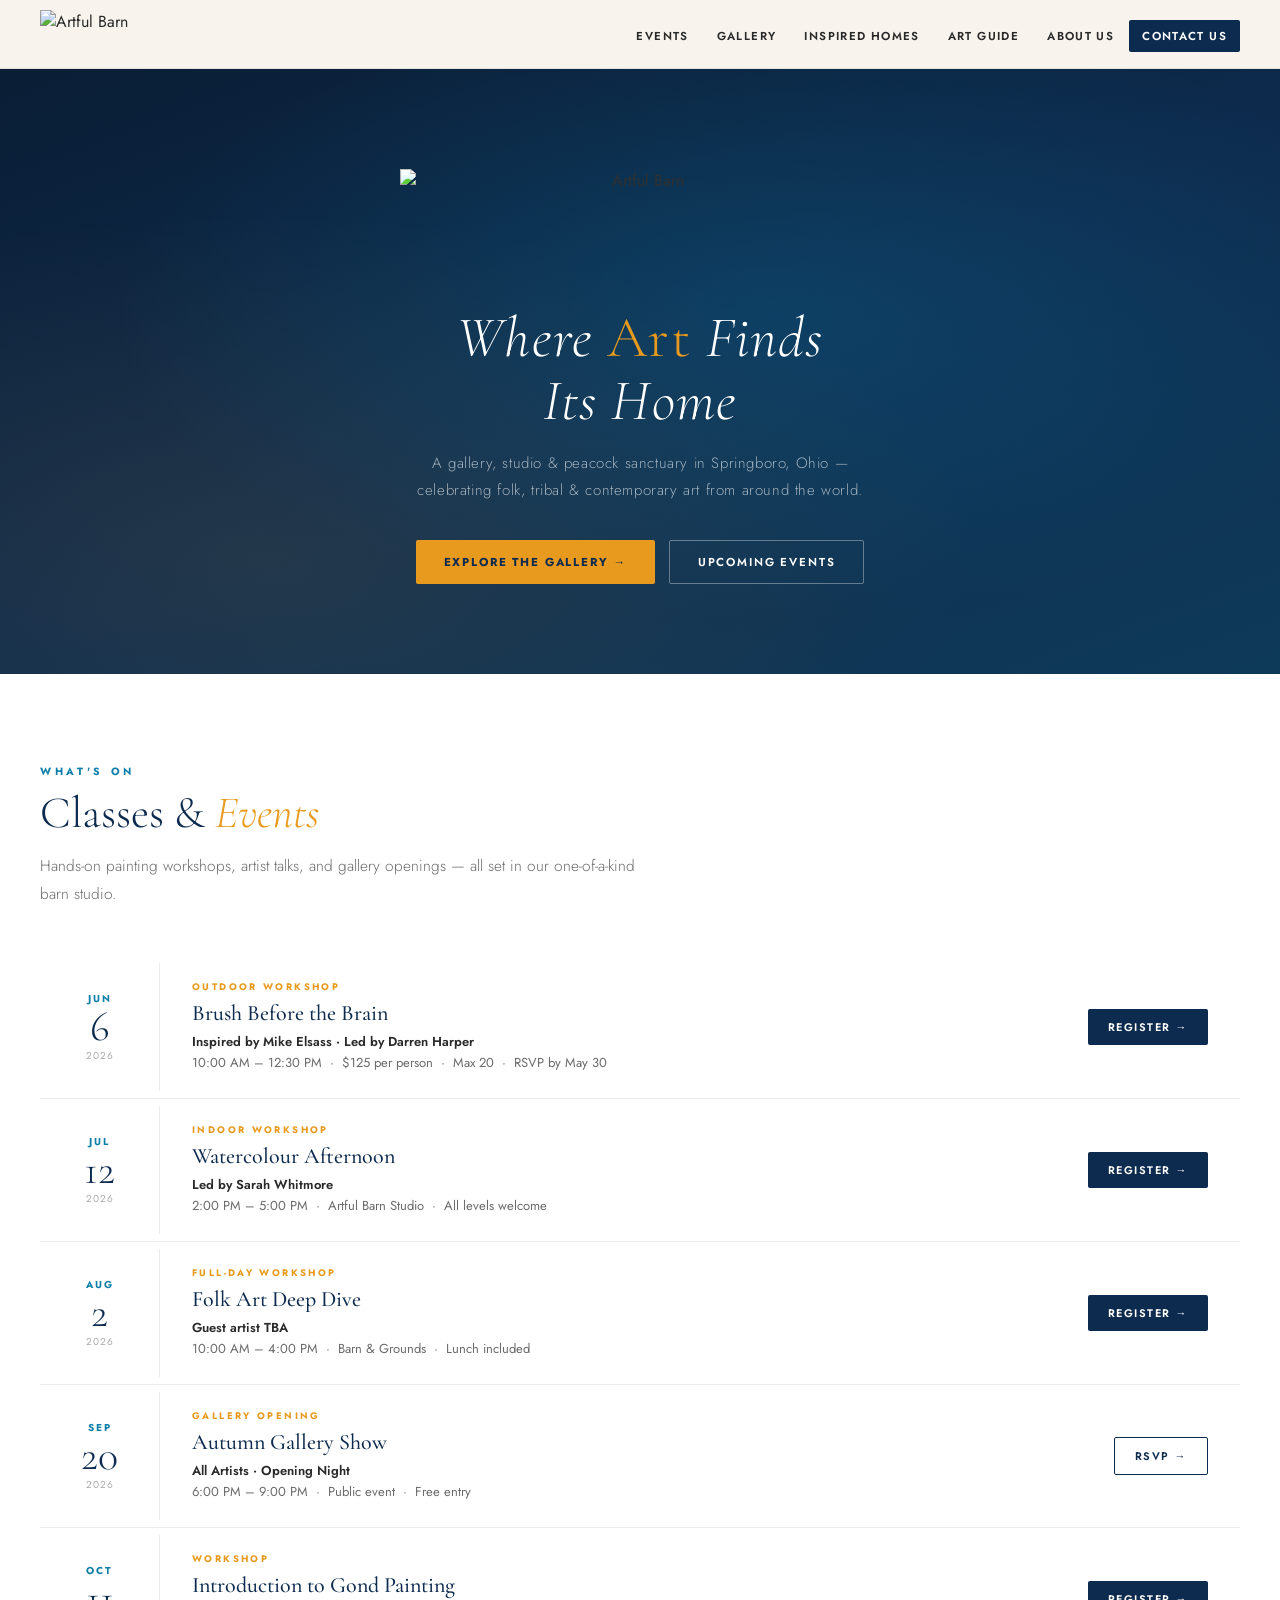
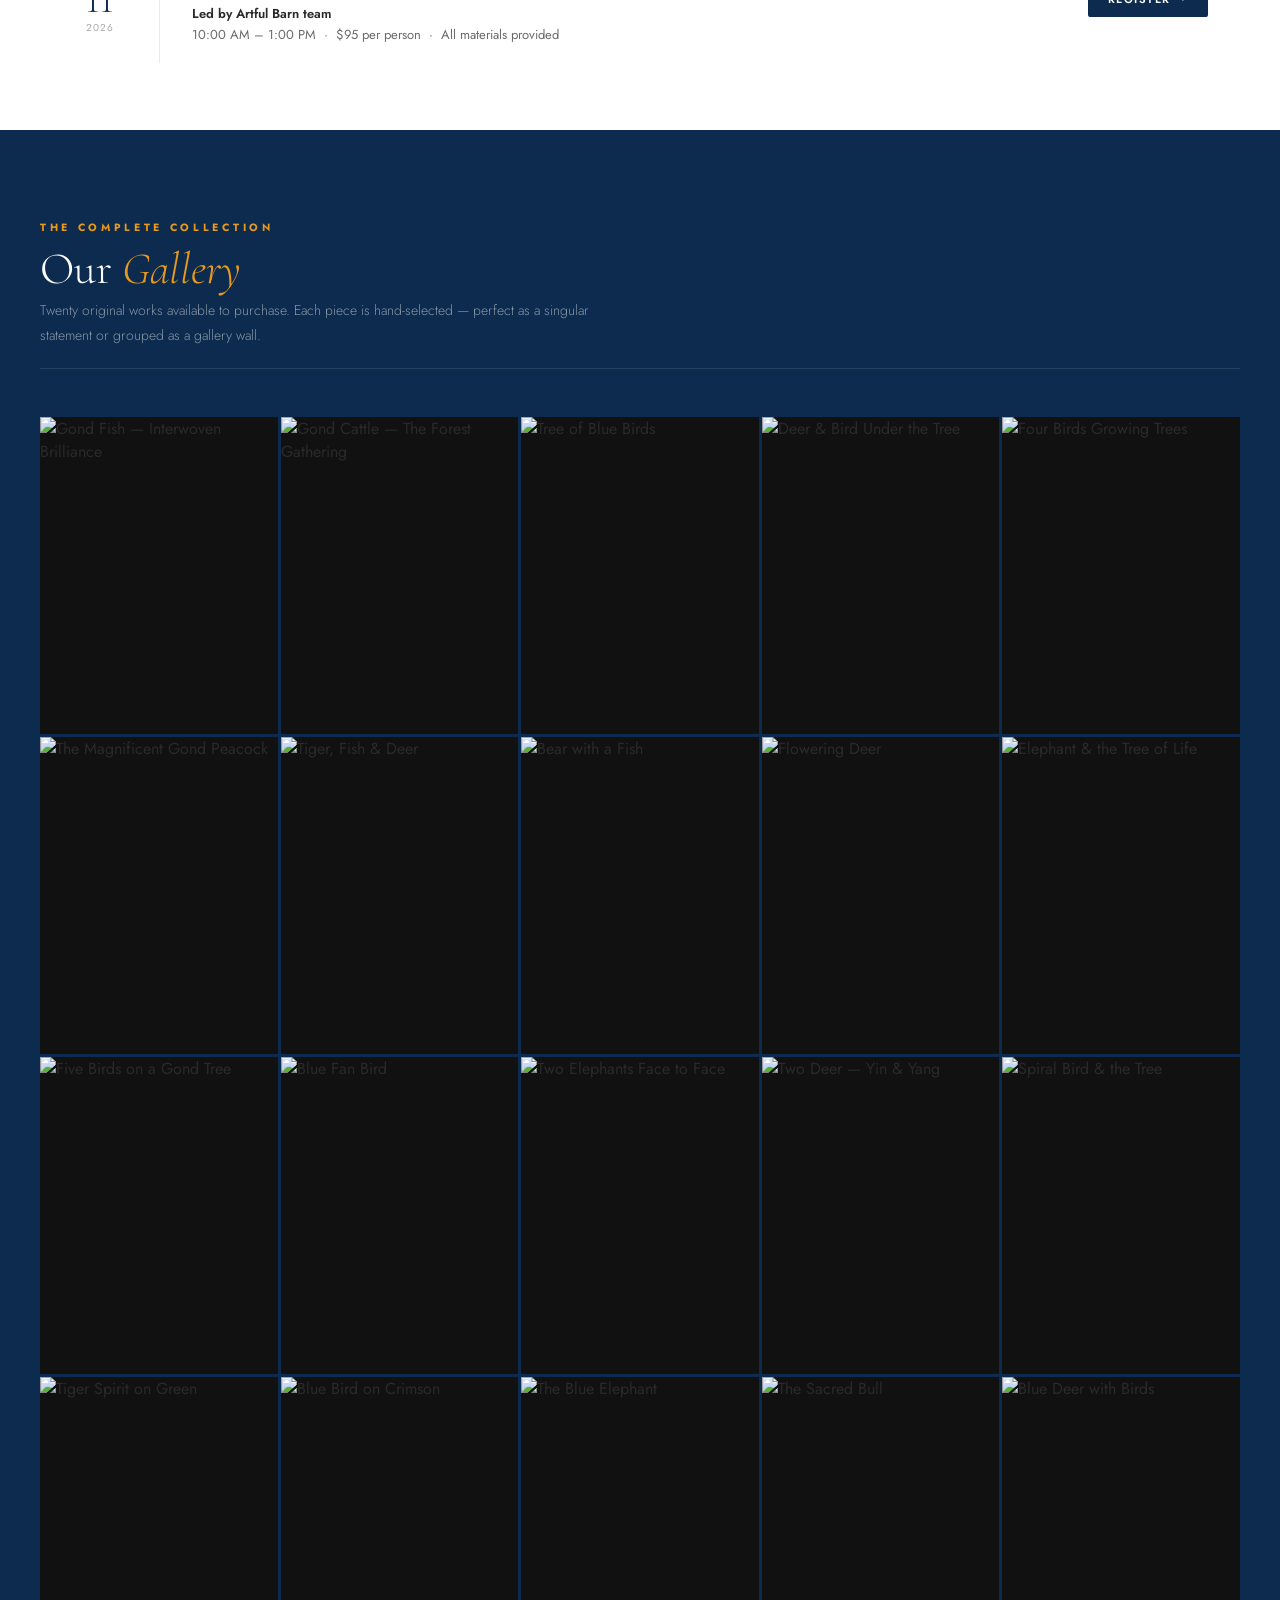
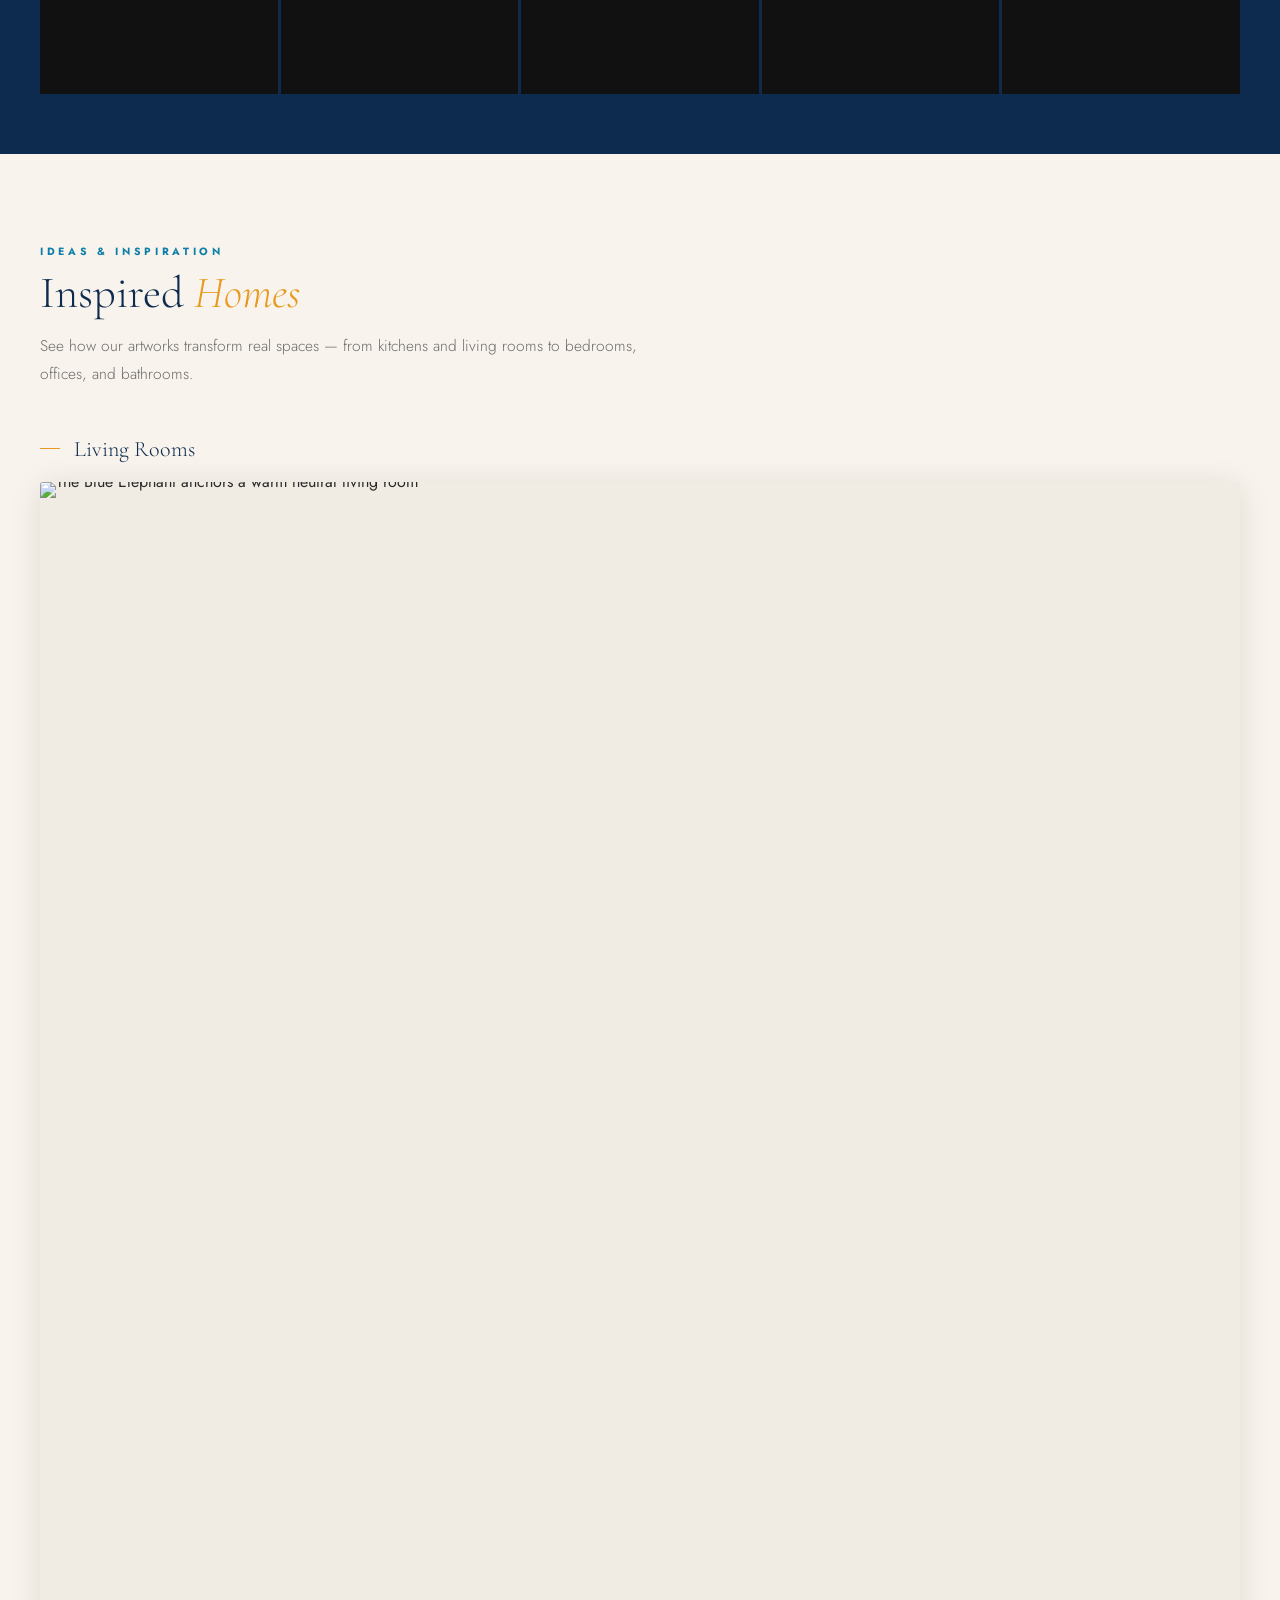
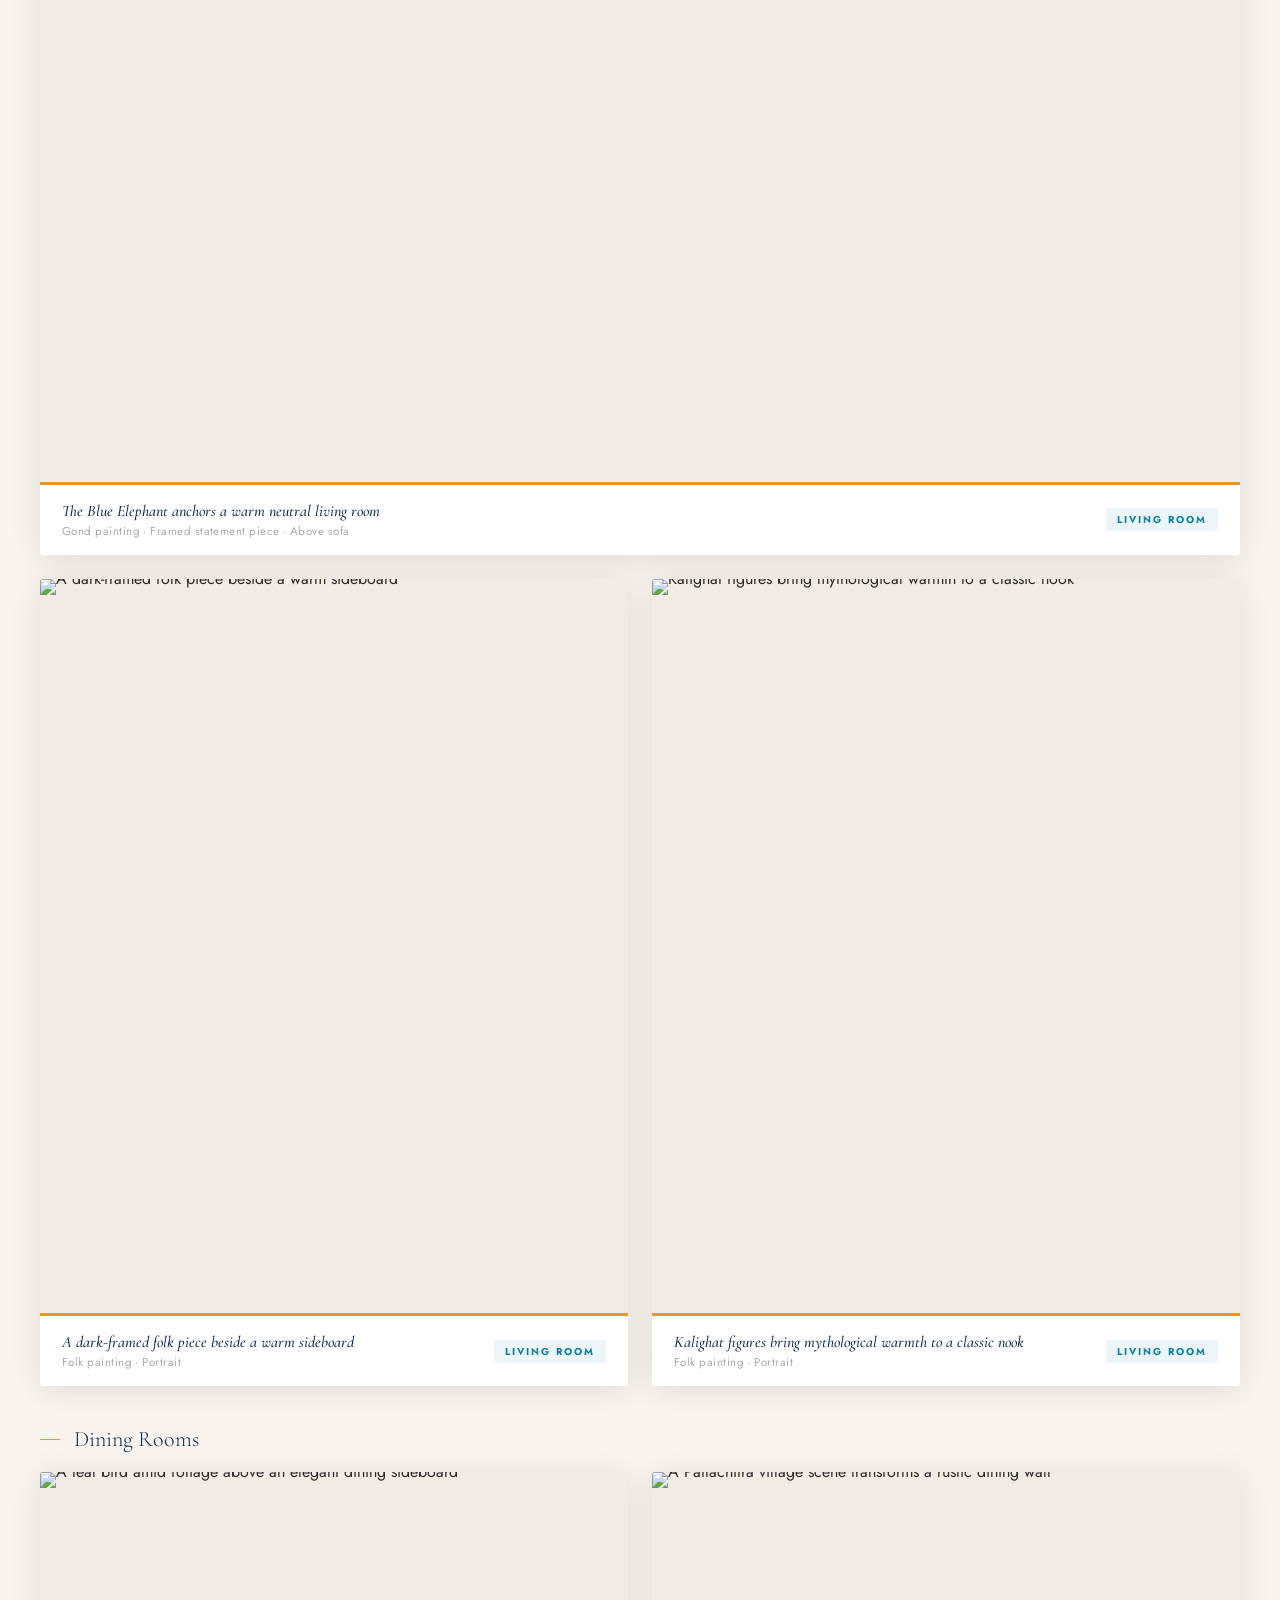
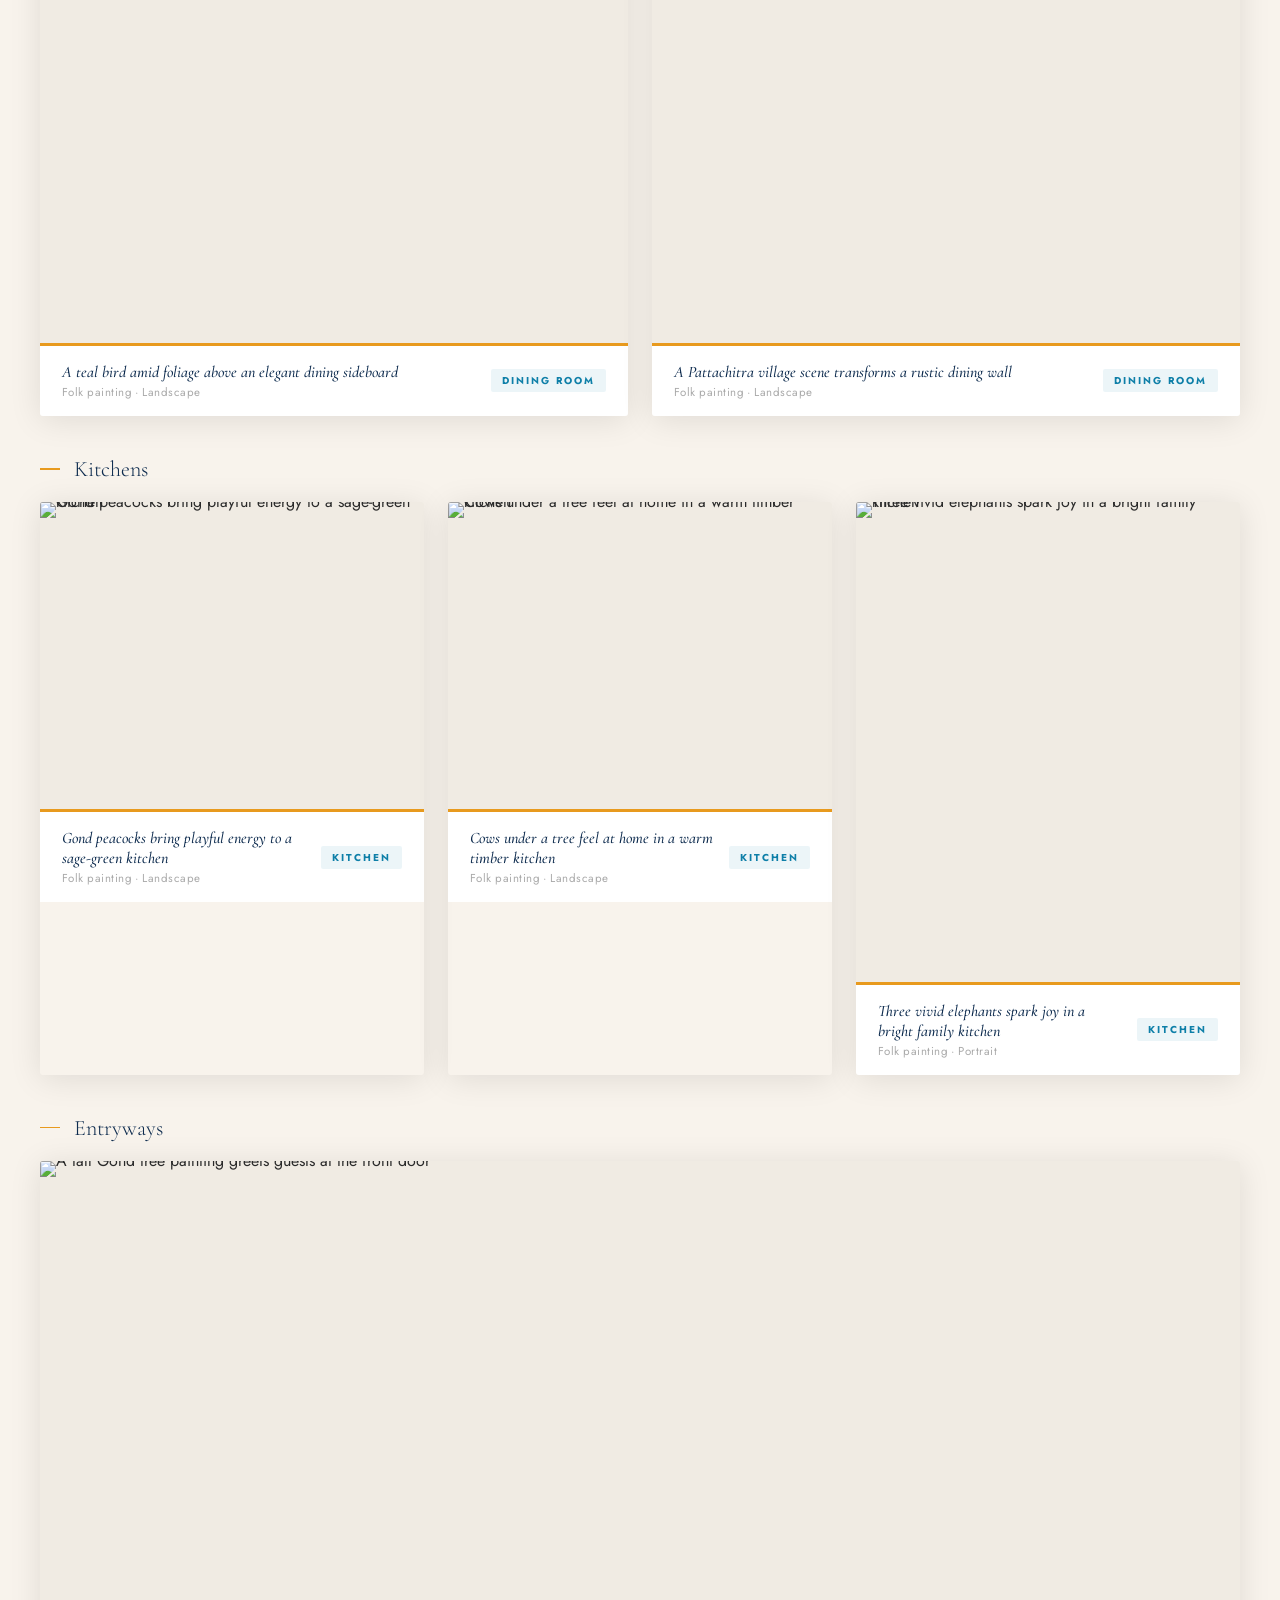
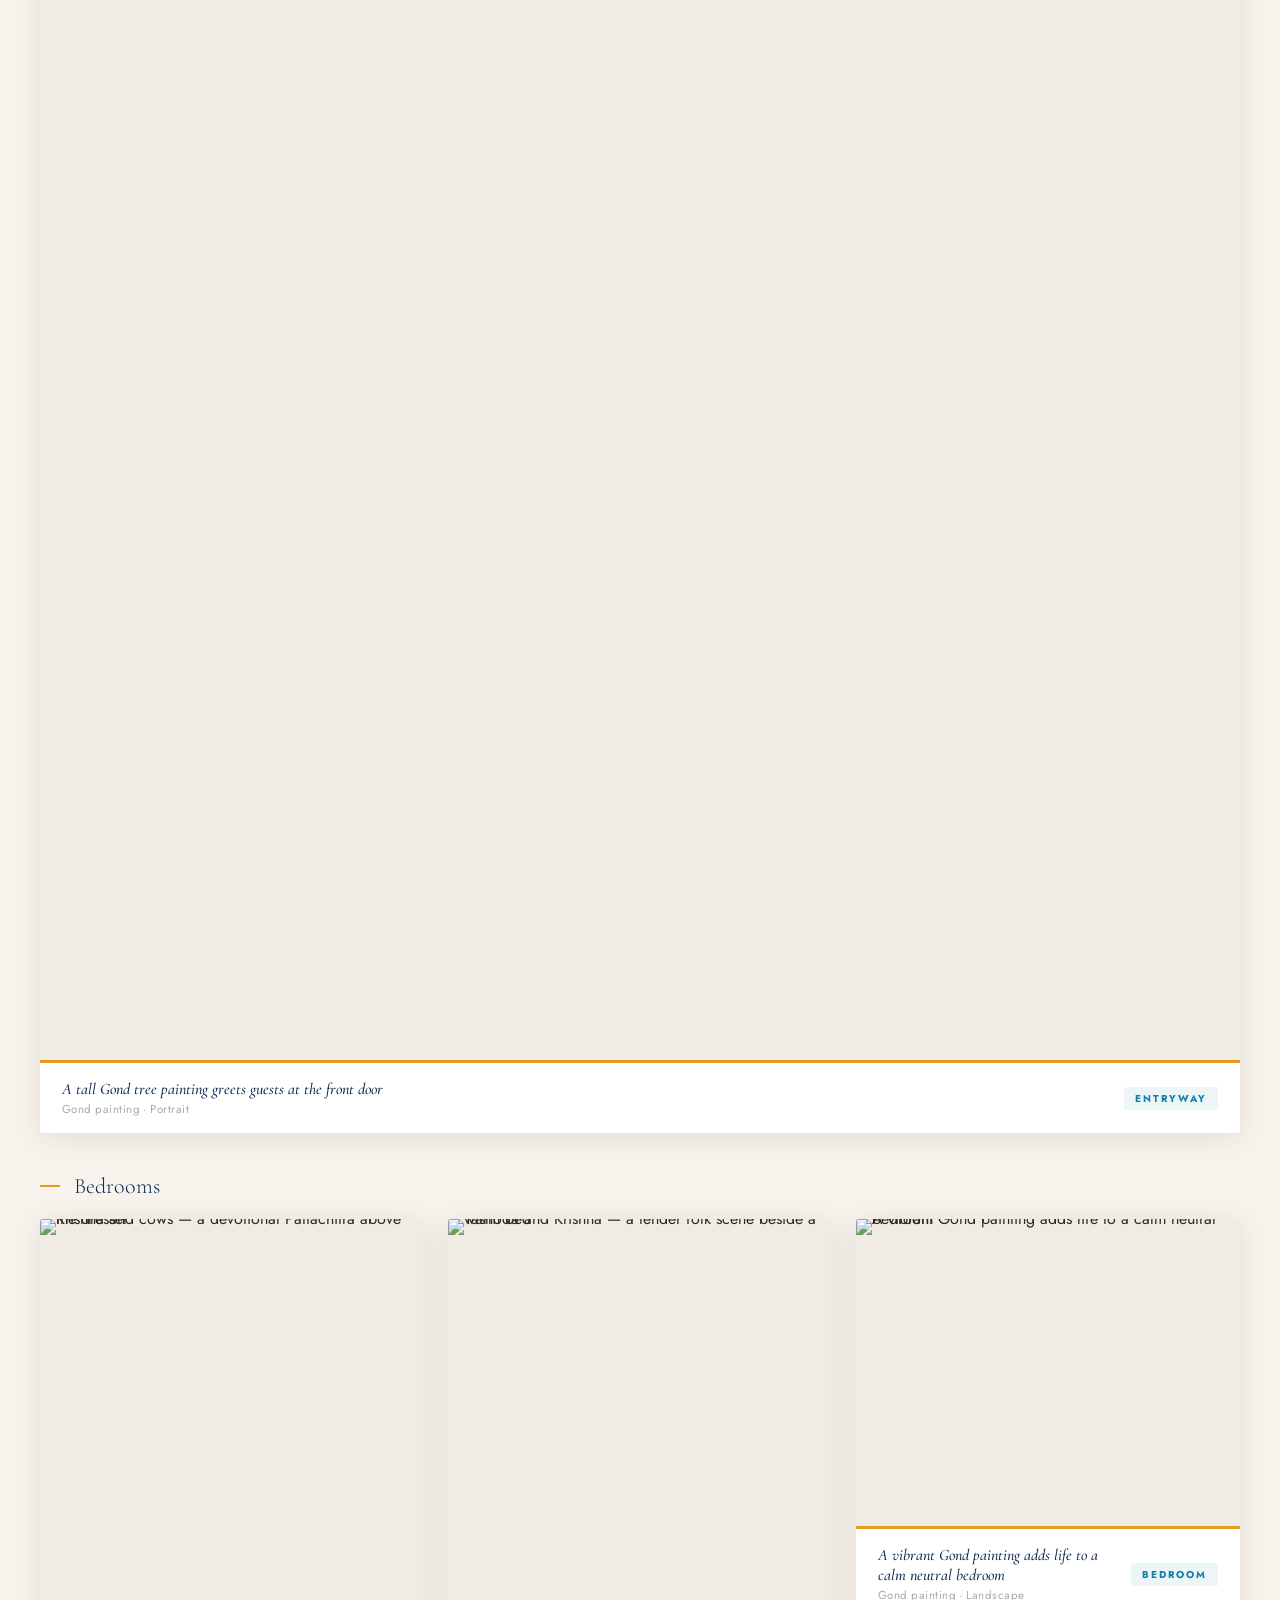
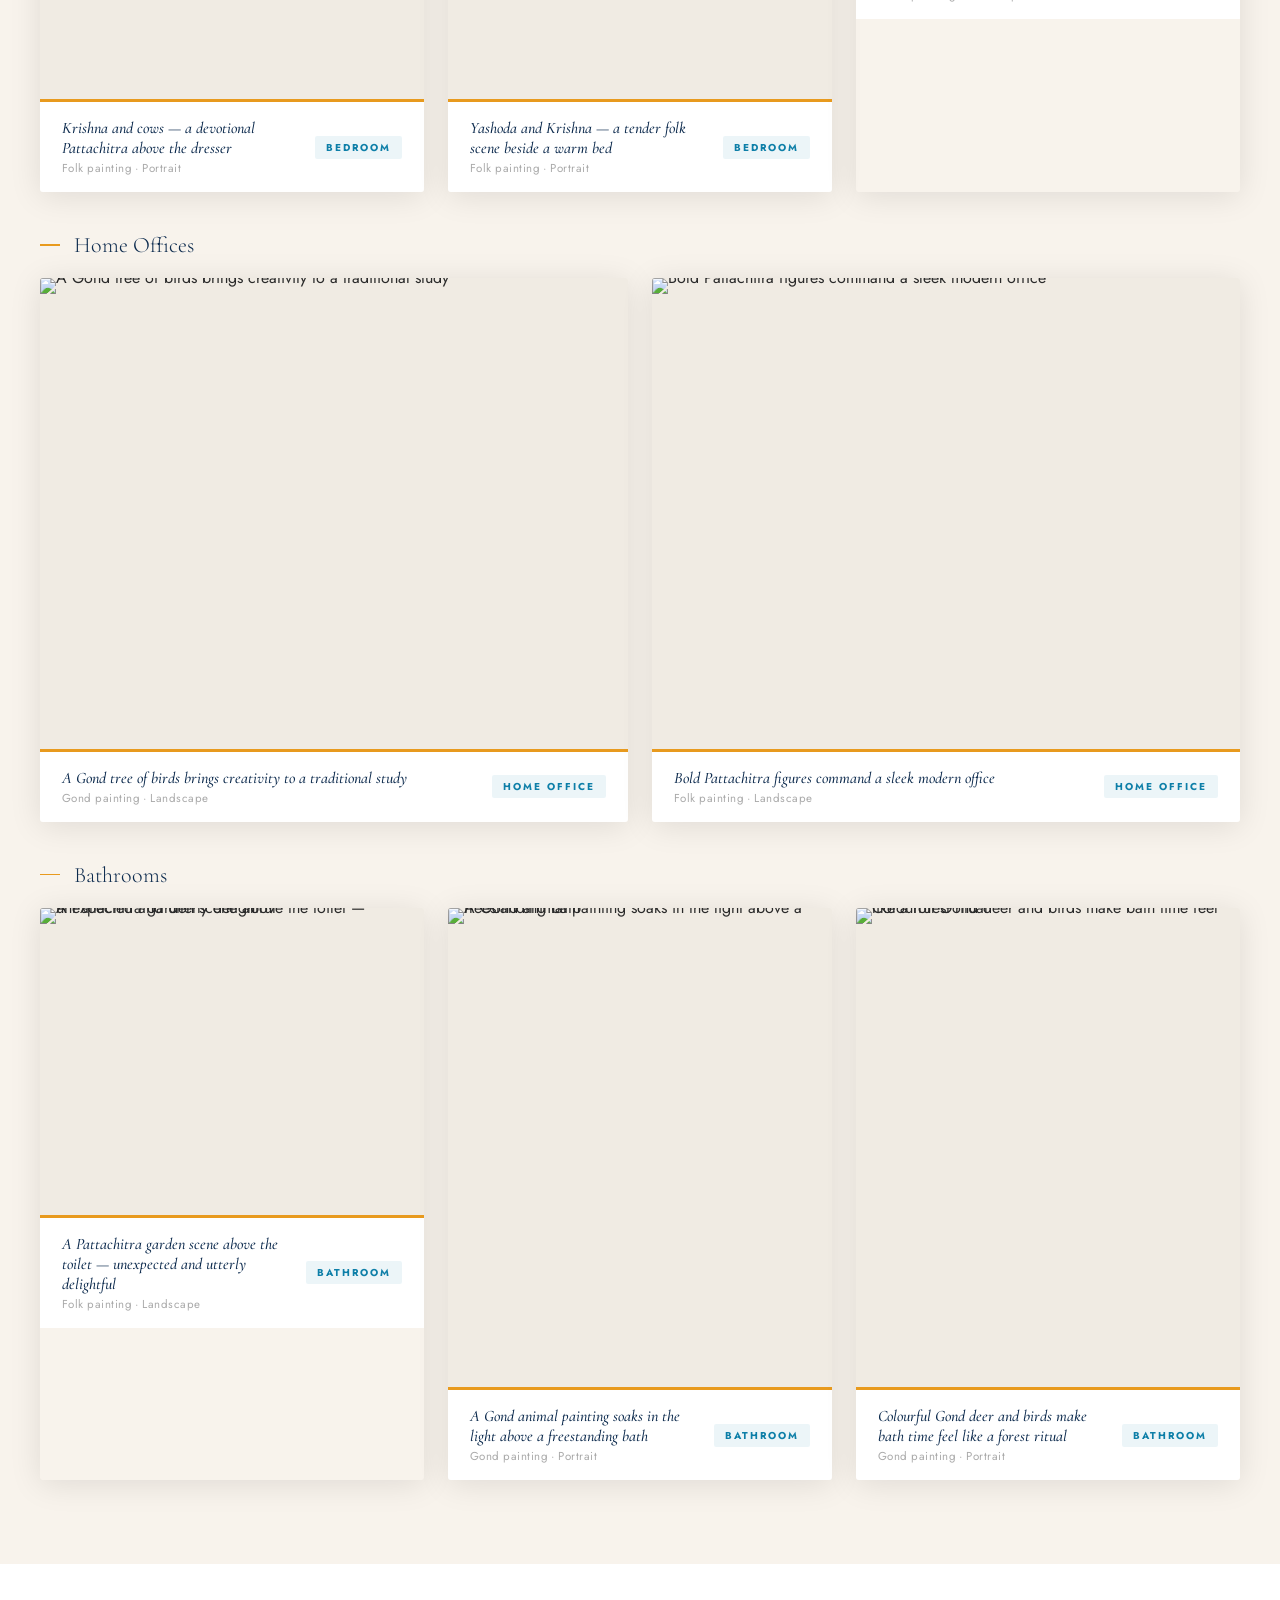
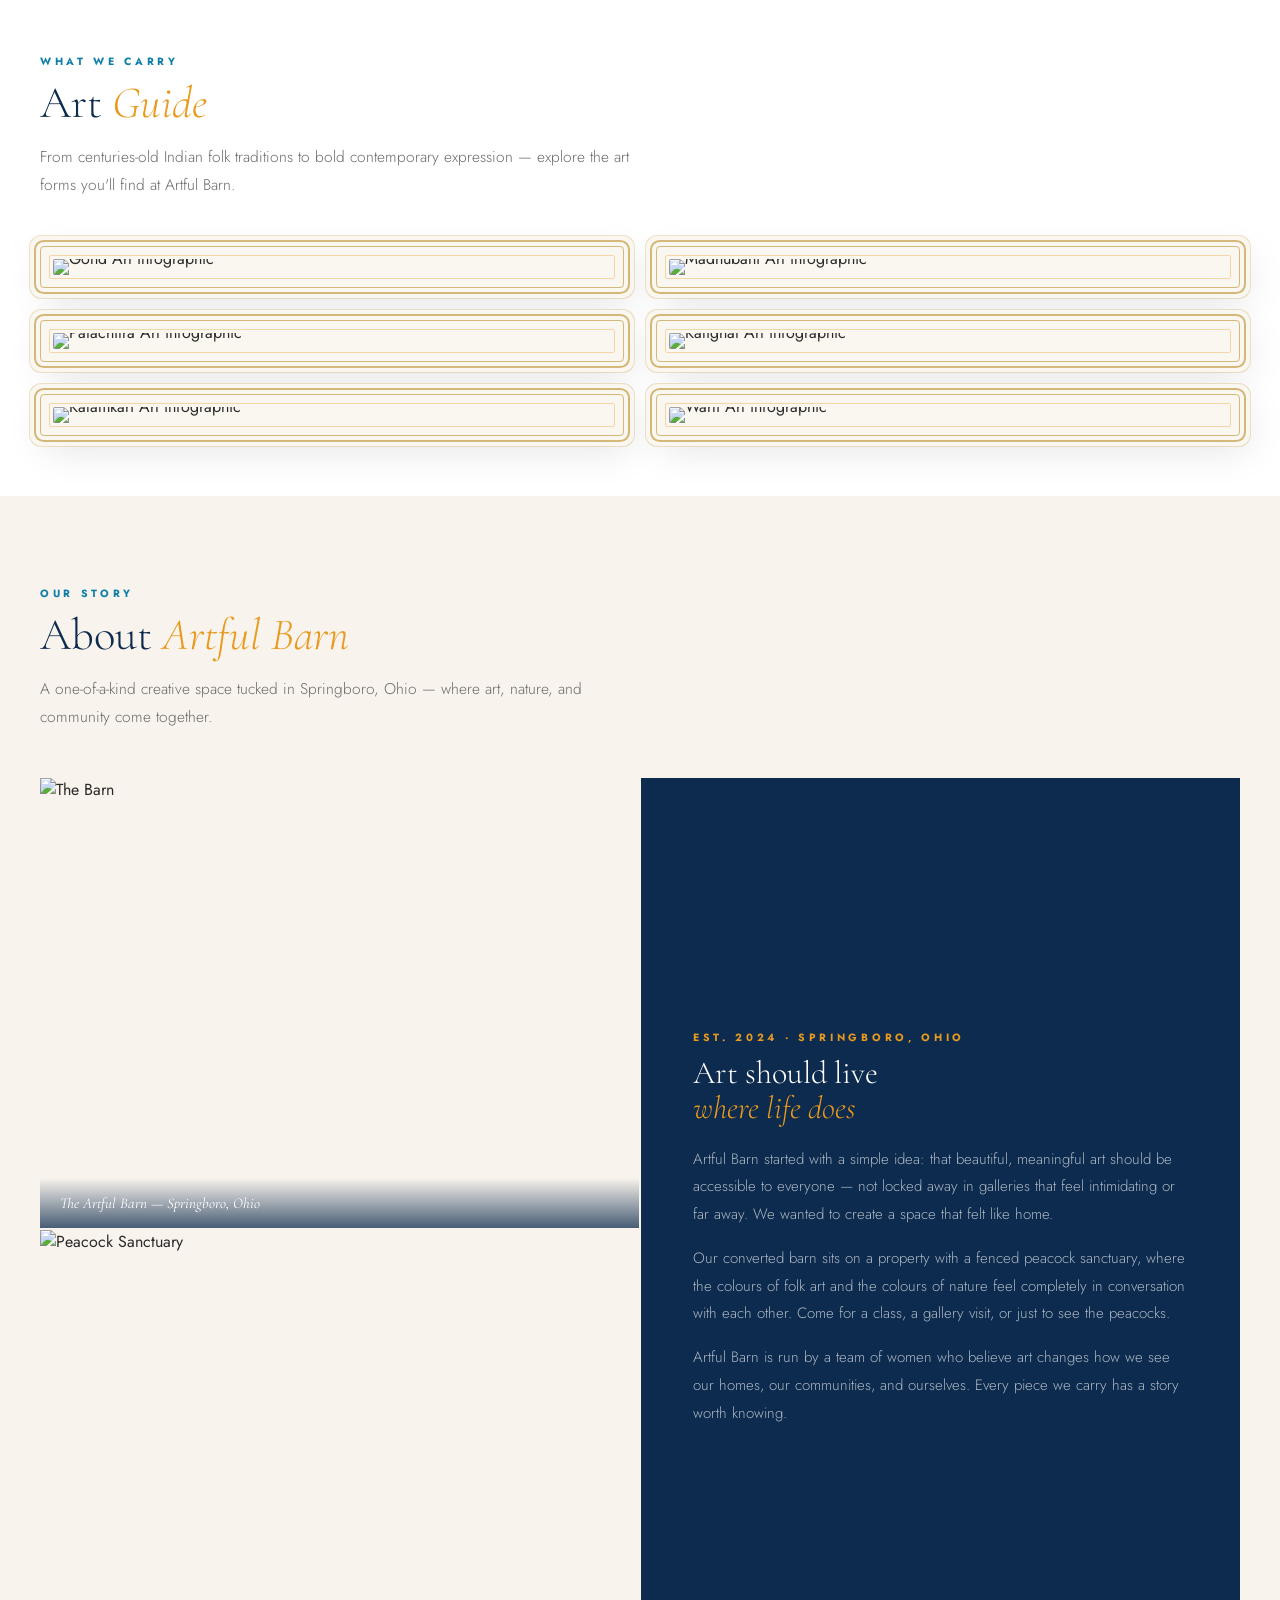
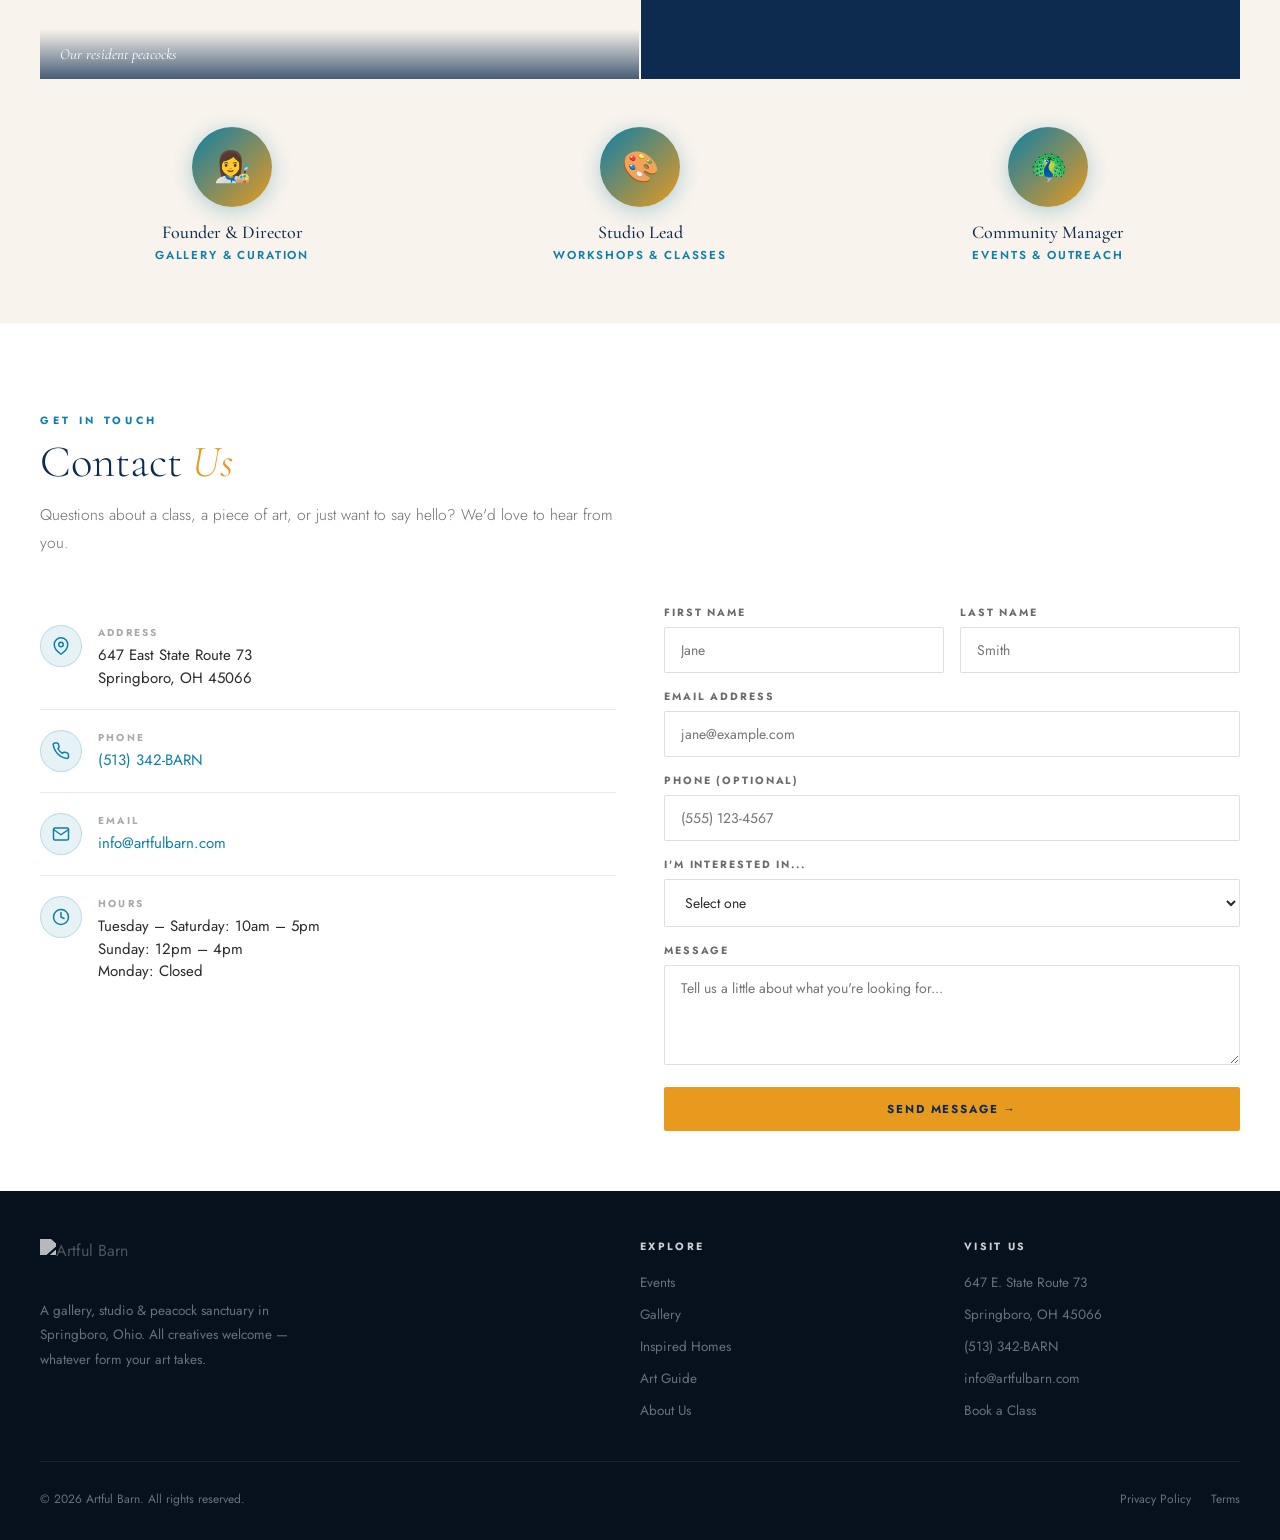
==== index.html @ 9b2a8e3e "Initial website backup" ====
<!DOCTYPE html>
<html lang="en">
<head>
<meta charset="UTF-8">
<meta name="viewport" content="width=device-width, initial-scale=1.0">
<title>Artful Barn — Where Creativity Lives</title>
<link href="https://fonts.googleapis.com/css2?family=Cormorant+Garamond:ital,wght@0,300;0,400;0,500;0,600;1,300;1,400;1,600&family=Jost:wght@300;400;500;600;700&display=swap" rel="stylesheet">
<style>
*,*::before,*::after{box-sizing:border-box;margin:0;padding:0;}
:root{--cream:#f8f3ec;--warm:#f0e8db;--teal:#0e7fa8;--teal-dk:#0d5f80;--gold:#e89a1e;--gold-dk:#c07e10;--navy:#0d2b4e;--navy-lt:#143d66;--char:#2a2a2a;--mid:#6b6b6b;--lite:#aaa;--bdr:rgba(0,0,0,0.08);--shadow:0 4px 32px rgba(0,0,0,0.1);--shadow-lg:0 8px 48px rgba(0,0,0,0.15);}
html{scroll-behavior:smooth;}
body{font-family:'Jost',sans-serif;background:var(--cream);color:var(--char);overflow-x:hidden;}
img{display:block;max-width:100%;}
a{text-decoration:none;color:inherit;}
.nav{position:sticky;top:0;z-index:200;background:rgba(248,243,236,0.97);backdrop-filter:blur(14px);border-bottom:1px solid var(--bdr);transition:box-shadow .3s;}
.nav.scrolled{box-shadow:0 2px 20px rgba(0,0,0,0.08);}
.nav-inner{max-width:1300px;margin:0 auto;padding:0 40px;height:68px;display:flex;align-items:center;justify-content:space-between;gap:24px;}
.nav-links{display:flex;gap:2px;list-style:none;}
.nav-links a{font-size:11.5px;font-weight:600;letter-spacing:0.12em;text-transform:uppercase;padding:8px 13px;color:var(--char);border-radius:2px;transition:color .2s,background .2s;}
.nav-links a:hover{color:var(--teal);background:rgba(14,127,168,0.07);}
.nav-links a.nav-active{color:var(--teal);}
.nav-cta{background:var(--navy)!important;color:#fff!important;border-radius:2px!important;}
.nav-cta:hover{background:var(--teal)!important;color:#fff!important;}
.hamburger{display:none;flex-direction:column;justify-content:center;gap:5px;width:40px;height:40px;background:none;border:none;cursor:pointer;padding:6px;border-radius:2px;transition:background .2s;flex-shrink:0;}
.hamburger:hover{background:rgba(14,127,168,0.08);}
.hamburger span{display:block;width:100%;height:2px;background:var(--char);border-radius:2px;transition:transform .3s,opacity .3s,width .3s;transform-origin:center;}
.hamburger.open span:nth-child(1){transform:translateY(7px) rotate(45deg);}
.hamburger.open span:nth-child(2){opacity:0;width:0;}
.hamburger.open span:nth-child(3){transform:translateY(-7px) rotate(-45deg);}
.mobile-menu{display:none;position:fixed;top:68px;left:0;right:0;background:rgba(248,243,236,0.99);backdrop-filter:blur(16px);border-bottom:1px solid var(--bdr);z-index:199;transform:translateY(-8px);opacity:0;pointer-events:none;transition:transform .3s,opacity .3s;box-shadow:0 8px 30px rgba(0,0,0,0.12);}
.mobile-menu.open{transform:translateY(0);opacity:1;pointer-events:all;}
.mobile-menu ul{list-style:none;padding:8px 0 12px;}
.mobile-menu ul li a{display:block;padding:13px 28px;font-size:13px;font-weight:600;letter-spacing:0.14em;text-transform:uppercase;color:var(--char);border-bottom:1px solid rgba(0,0,0,0.04);transition:background .15s,color .15s;}
.mobile-menu ul li:last-child a{border-bottom:none;}
.mobile-menu ul li a:hover{background:rgba(14,127,168,0.06);color:var(--teal);}
.mobile-menu ul li a.nav-cta{margin:10px 20px 0;border-bottom:none!important;text-align:center;background:var(--navy)!important;color:#fff!important;border-radius:2px!important;padding:12px 20px!important;}
.menu-overlay{display:none;position:fixed;inset:0;top:68px;background:rgba(0,0,0,0.3);z-index:198;opacity:0;transition:opacity .3s;pointer-events:none;}
.menu-overlay.open{opacity:1;pointer-events:all;}
.hero{background:linear-gradient(160deg,#0a1e35 0%,var(--navy) 50%,#0e3a5a 100%);padding:100px 40px 90px;text-align:center;position:relative;overflow:hidden;min-height:480px;display:flex;align-items:center;justify-content:center;}
.hero::before{content:'';position:absolute;inset:0;background:radial-gradient(ellipse at 60% 40%,rgba(14,127,168,0.25) 0%,transparent 60%),radial-gradient(ellipse at 20% 80%,rgba(232,154,30,0.1) 0%,transparent 50%);}
.hero-content{position:relative;z-index:1;max-width:800px;}
.hero-logo{height:110px;width:auto;margin:0 auto 28px;mix-blend-mode:screen;filter:brightness(1.15) saturate(1.1);}
.hero-tagline{font-family:'Cormorant Garamond',serif;font-weight:300;font-style:italic;font-size:clamp(32px,4.5vw,58px);line-height:1.1;color:#fff;margin-bottom:16px;letter-spacing:0.02em;}
.hero-tagline em{color:var(--gold);font-style:normal;}
.hero-sub{font-size:15px;font-weight:300;color:rgba(255,255,255,0.6);max-width:480px;margin:0 auto 36px;line-height:1.8;letter-spacing:0.04em;}
.hero-btns{display:flex;gap:14px;justify-content:center;flex-wrap:wrap;}
.btn-gold{display:inline-flex;align-items:center;gap:8px;background:var(--gold);color:var(--navy);font-family:'Jost',sans-serif;font-weight:700;font-size:11.5px;letter-spacing:0.16em;text-transform:uppercase;padding:14px 28px;border-radius:2px;border:none;cursor:pointer;transition:background .2s,transform .2s;}
.btn-gold:hover{background:var(--gold-dk);transform:translateY(-1px);}
.btn-outline{display:inline-flex;align-items:center;gap:8px;background:transparent;color:#fff;font-family:'Jost',sans-serif;font-weight:600;font-size:11.5px;letter-spacing:0.16em;text-transform:uppercase;padding:13px 28px;border-radius:2px;border:1px solid rgba(255,255,255,0.35);cursor:pointer;transition:border-color .2s,background .2s;}
.btn-outline:hover{border-color:#fff;background:rgba(255,255,255,0.08);}
.section{padding:90px 0 60px;}
.section.alt{background:#fff;}
.section.dark{background:var(--navy);}
.sec-inner{max-width:1300px;margin:0 auto;padding:0 40px;}
.sec-label{font-size:10.5px;font-weight:700;letter-spacing:0.35em;text-transform:uppercase;color:var(--teal);margin-bottom:10px;display:block;}
.sec-title{font-family:'Cormorant Garamond',serif;font-weight:300;font-size:clamp(30px,3.5vw,50px);color:var(--navy);line-height:1.1;margin-bottom:14px;}
.sec-title.light{color:#fff;}
.sec-title em{font-style:italic;color:var(--gold);}
.sec-desc{font-size:15.5px;font-weight:300;color:var(--mid);line-height:1.8;max-width:600px;margin-bottom:48px;}
.sec-header-row{display:flex;align-items:flex-end;justify-content:space-between;gap:24px;margin-bottom:48px;padding-bottom:20px;border-bottom:1px solid var(--bdr);}
.sec-header-row .sec-title{margin-bottom:4px;}
.sec-header-row .sec-desc{margin-bottom:0;font-size:14px;}
.scene-card{margin-bottom:24px;border-radius:3px;overflow:hidden;box-shadow:var(--shadow);}
.scene-wrap{line-height:0;background:#f0ebe3;}
.room-photo{width:100%;display:block;object-fit:contain;}
.scene-caption{display:flex;align-items:center;justify-content:space-between;padding:16px 22px;background:#fff;border-top:3px solid var(--gold);}
.cap-title{font-family:'Cormorant Garamond',serif;font-style:italic;font-weight:500;font-size:16px;color:var(--navy);margin-bottom:2px;}
.cap-sub{font-size:11.5px;color:var(--lite);letter-spacing:0.04em;}
.cap-tag{font-size:10px;font-weight:700;letter-spacing:0.2em;text-transform:uppercase;color:var(--teal);background:rgba(14,127,168,0.08);padding:4px 11px;border-radius:2px;white-space:nowrap;flex-shrink:0;margin-left:14px;}
.two-up{display:grid;grid-template-columns:1fr 1fr;gap:24px;margin-bottom:24px;}
.two-up .scene-card{margin-bottom:0;}
.three-up{display:grid;grid-template-columns:1fr 1fr 1fr;gap:24px;margin-bottom:24px;}
.three-up .scene-card{margin-bottom:0;}
.room-heading{font-family:'Cormorant Garamond',serif;font-weight:300;font-size:22px;color:var(--navy);display:flex;align-items:center;gap:14px;margin:40px 0 20px;}
.room-heading::before{content:'';display:block;width:20px;height:1.5px;background:var(--gold);flex-shrink:0;}
.mosaic{display:grid;grid-template-columns:repeat(5,1fr);gap:3px;}
.mosaic-item{position:relative;overflow:hidden;cursor:pointer;aspect-ratio:3/4;background:#111;}
.mosaic-item img{width:100%;height:100%;object-fit:cover;display:block;transition:transform .5s;}
.mosaic-item:hover img{transform:scale(1.06);}
.mosaic-overlay{position:absolute;inset:0;background:linear-gradient(0deg,rgba(13,43,78,0.88) 0%,transparent 50%);opacity:0;transition:opacity .3s;display:flex;align-items:flex-end;padding:16px 12px;}
.mosaic-item:hover .mosaic-overlay{opacity:1;}
.mosaic-txt{font-family:'Cormorant Garamond',serif;font-style:italic;font-size:12.5px;color:#fff;line-height:1.4;}
.art-grid{display:grid;grid-template-columns:repeat(3,1fr);gap:2px;margin-top:0;}
.art-card{position:relative;overflow:hidden;cursor:default;aspect-ratio:3/4;}
.art-card-bg{position:absolute;inset:0;background-size:cover;background-position:center;transition:transform .6s;}
.art-card:hover .art-card-bg{transform:scale(1.04);}
.art-card-overlay{position:absolute;inset:0;background:linear-gradient(0deg,rgba(13,43,78,0.88) 0%,rgba(13,43,78,0.2) 60%,transparent 100%);}
.art-card-body{position:absolute;bottom:0;left:0;right:0;padding:28px 24px;}
.art-card-icon{font-size:28px;margin-bottom:10px;display:block;}
.art-card-label{font-size:9.5px;font-weight:700;letter-spacing:0.3em;text-transform:uppercase;color:var(--gold);margin-bottom:6px;}
.art-card-title{font-family:'Cormorant Garamond',serif;font-weight:500;font-size:22px;color:#fff;margin-bottom:8px;line-height:1.2;}
.art-card-desc{font-size:13px;font-weight:300;color:rgba(255,255,255,0.7);line-height:1.65;}
.art-abstract{background:linear-gradient(135deg,#1a1a2e 0%,#2d1b4e 40%,#0e3a5a 100%);}
.art-metal{background:linear-gradient(135deg,#1a120a 0%,#3a2510 40%,#5a3a18 100%);}
.art-gond{background:linear-gradient(135deg,#0a2010 0%,#1a4020 40%,#0e4f6e 100%);}
.art-madhubani{background:linear-gradient(135deg,#2a0a1a 0%,#4a1830 50%,#8a2040 100%);}
.art-warli{background:linear-gradient(135deg,#181008 0%,#3a2510 50%,#6a4518 100%);}
.art-kalighat{background:linear-gradient(135deg,#0a0a20 0%,#1a1840 50%,#2a306a 100%);}
.events-grid{display:flex;flex-direction:column;gap:1px;background:var(--bdr);}
.event-card{background:#fff;display:grid;grid-template-columns:120px 1fr auto;align-items:center;gap:0;transition:background .2s;cursor:default;}
.event-card:hover{background:var(--cream);}
.event-date-block{padding:28px 24px;border-right:1px solid var(--bdr);text-align:center;}
.event-month{font-size:10px;font-weight:700;letter-spacing:0.2em;text-transform:uppercase;color:var(--teal);}
.event-day{font-family:'Cormorant Garamond',serif;font-size:42px;font-weight:300;color:var(--navy);line-height:1;}
.event-year{font-size:10px;color:var(--lite);letter-spacing:0.1em;}
.event-body{padding:24px 32px;}
.event-type-tag{font-size:9.5px;font-weight:700;letter-spacing:0.25em;text-transform:uppercase;color:var(--gold);margin-bottom:6px;display:block;}
.event-name{font-family:'Cormorant Garamond',serif;font-weight:500;font-size:22px;color:var(--navy);margin-bottom:6px;line-height:1.2;}
.event-detail{font-size:13px;color:var(--mid);line-height:1.6;}
.event-detail strong{color:var(--char);font-weight:600;}
.event-action{padding:24px 32px;}
.btn-sm{display:inline-flex;align-items:center;gap:7px;background:var(--navy);color:#fff;font-family:'Jost',sans-serif;font-weight:600;font-size:11px;letter-spacing:0.14em;text-transform:uppercase;padding:10px 20px;border-radius:2px;border:none;cursor:pointer;white-space:nowrap;transition:background .2s;}
.btn-sm:hover{background:var(--teal);}
.btn-sm-outline{background:transparent;color:var(--navy);border:1px solid var(--navy);}
.btn-sm-outline:hover{background:var(--navy);color:#fff;}
.about-grid{display:grid;grid-template-columns:1fr 1fr;gap:2px;}
.about-img-cell{position:relative;overflow:hidden;aspect-ratio:4/3;}
.about-img-cell img{width:100%;height:100%;object-fit:cover;transition:transform .6s;}
.about-img-cell:hover img{transform:scale(1.04);}
.about-img-label{position:absolute;bottom:0;left:0;right:0;padding:16px 20px;background:linear-gradient(0deg,rgba(13,43,78,0.75),transparent);font-family:'Cormorant Garamond',serif;font-style:italic;font-size:15px;color:#fff;}
.about-text{background:var(--navy);padding:56px 52px;display:flex;flex-direction:column;justify-content:center;}
.about-text .sec-label{color:var(--gold);}
.about-text .sec-title{color:#fff;margin-bottom:20px;}
.about-text p{font-size:15px;font-weight:300;color:rgba(255,255,255,0.65);line-height:1.85;margin-bottom:16px;}
.about-text p:last-child{margin-bottom:0;}
.team-grid{display:grid;grid-template-columns:1fr 1fr 1fr;gap:24px;margin-top:48px;}
.team-card{text-align:center;}
.team-avatar{width:80px;height:80px;border-radius:50%;background:linear-gradient(135deg,var(--teal),var(--gold));display:flex;align-items:center;justify-content:center;margin:0 auto 14px;font-size:30px;box-shadow:0 4px 20px rgba(14,127,168,0.3);}
.team-name{font-family:'Cormorant Garamond',serif;font-weight:500;font-size:18px;color:var(--navy);margin-bottom:4px;}
.team-role{font-size:11.5px;font-weight:600;letter-spacing:0.16em;text-transform:uppercase;color:var(--teal);}
.contact-grid{display:grid;grid-template-columns:1fr 1fr;gap:48px;align-items:start;}
.contact-info-item{display:flex;align-items:flex-start;gap:16px;padding:20px 0;border-bottom:1px solid var(--bdr);}
.contact-info-item:last-child{border-bottom:none;}
.contact-icon{width:42px;height:42px;border-radius:50%;background:rgba(14,127,168,0.1);border:1px solid rgba(14,127,168,0.2);display:flex;align-items:center;justify-content:center;flex-shrink:0;color:var(--teal);}
.contact-label{font-size:10px;font-weight:700;letter-spacing:0.22em;text-transform:uppercase;color:var(--lite);margin-bottom:4px;}
.contact-value{font-size:15px;color:var(--char);font-weight:400;line-height:1.5;}
.contact-value a{color:var(--teal);}
.form-row{display:grid;grid-template-columns:1fr 1fr;gap:16px;}
.form-group{margin-bottom:16px;}
.form-group label{display:block;font-size:10.5px;font-weight:700;letter-spacing:0.18em;text-transform:uppercase;color:var(--mid);margin-bottom:7px;}
.form-group input,.form-group select,.form-group textarea{width:100%;padding:12px 16px;border:1px solid rgba(0,0,0,0.12);border-radius:2px;font-family:'Jost',sans-serif;font-size:14px;color:var(--char);background:#fff;outline:none;transition:border-color .2s;}
.form-group input:focus,.form-group select:focus,.form-group textarea:focus{border-color:var(--teal);box-shadow:0 0 0 3px rgba(14,127,168,0.1);}
.form-group textarea{resize:vertical;min-height:100px;}
.lb{position:fixed;inset:0;z-index:999;background:rgba(6,12,20,0.96);display:flex;align-items:center;justify-content:center;opacity:0;pointer-events:none;transition:opacity .3s;}
.lb.open{opacity:1;pointer-events:all;}
.lb-inner{max-width:88vw;max-height:90vh;}
.lb-img{max-height:80vh;max-width:82vw;display:block;border-radius:2px;box-shadow:0 8px 60px rgba(0,0,0,0.6);}
.lb-cap{font-family:'Cormorant Garamond',serif;font-style:italic;font-size:17px;color:rgba(255,255,255,0.75);text-align:center;margin-top:14px;}
.lb-sub{font-size:11px;letter-spacing:0.14em;color:rgba(255,255,255,0.35);text-align:center;margin-top:5px;}
.lb-x{position:fixed;top:18px;right:22px;width:42px;height:42px;border-radius:50%;background:rgba(255,255,255,0.08);border:1px solid rgba(255,255,255,0.18);color:rgba(255,255,255,0.7);font-size:17px;cursor:pointer;display:flex;align-items:center;justify-content:center;transition:background .2s;}
.lb-x:hover{background:rgba(255,255,255,0.18);}
.lb-arr{position:fixed;top:50%;transform:translateY(-50%);width:46px;height:46px;border-radius:50%;background:rgba(255,255,255,0.07);border:1px solid rgba(255,255,255,0.15);color:rgba(255,255,255,0.7);font-size:22px;cursor:pointer;display:flex;align-items:center;justify-content:center;transition:background .2s;}
.lb-arr:hover{background:rgba(255,255,255,0.18);}
#lbPrev{left:16px;}#lbNext{right:16px;}
.site-footer{background:#07111e;color:rgba(255,255,255,0.4);padding:48px 40px 32px;}
.footer-inner{max-width:1300px;margin:0 auto;}
.footer-top{display:grid;grid-template-columns:2fr 1fr 1fr;gap:48px;padding-bottom:40px;border-bottom:1px solid rgba(255,255,255,0.07);margin-bottom:28px;}
.footer-logo img{height:44px;filter:brightness(10);opacity:0.7;margin-bottom:16px;}
.footer-about{font-size:13.5px;line-height:1.8;max-width:280px;margin-bottom:20px;}
.footer-col h5{font-size:10.5px;font-weight:700;letter-spacing:0.22em;text-transform:uppercase;color:rgba(255,255,255,0.8);margin-bottom:16px;}
.footer-col ul{list-style:none;display:flex;flex-direction:column;gap:9px;}
.footer-col li a{font-size:13.5px;transition:color .2s;}
.footer-col li a:hover{color:var(--gold);}
.footer-bottom{display:flex;align-items:center;justify-content:space-between;font-size:12px;}
.footer-bottom a{color:rgba(255,255,255,0.4);transition:color .2s;}
.footer-bottom a:hover{color:var(--gold);}
.reveal{opacity:0;transform:translateY(22px);transition:opacity .6s ease,transform .6s ease;}
.reveal.vis{opacity:1;transform:translateY(0);}
@media(max-width:1024px){.art-grid{grid-template-columns:1fr 1fr;}.about-grid{grid-template-columns:1fr;}.contact-grid{grid-template-columns:1fr;}}
@media(max-width:900px){.three-up{grid-template-columns:1fr 1fr;}.team-grid{grid-template-columns:1fr 1fr;}}
@media(max-width:768px){
  .nav-inner{padding:0 20px;}.nav-links{display:none;}.hamburger{display:flex;}
  .mobile-menu{display:block;}.menu-overlay{display:block;}
  .hero{padding:72px 24px 64px;}.sec-inner{padding:0 20px;}
  .two-up,.three-up{grid-template-columns:1fr;}
  .mosaic{grid-template-columns:repeat(3,1fr);}
  .art-grid{grid-template-columns:1fr 1fr;}
  .event-card{grid-template-columns:90px 1fr;}.event-action{display:none;}
  .footer-top{grid-template-columns:1fr;}
  .footer-bottom{flex-direction:column;gap:10px;text-align:center;}
  .form-row{grid-template-columns:1fr;}
  .scene-caption{flex-direction:column;align-items:flex-start;gap:8px;}.cap-tag{margin-left:0;}
}
@media(max-width:480px){
  .mosaic{grid-template-columns:repeat(2,1fr);}.art-grid{grid-template-columns:1fr;}
  .hero-logo{height:80px;}.hero-tagline{font-size:28px;}
  .event-card{grid-template-columns:1fr;}.event-date-block{border-right:none;border-bottom:1px solid var(--bdr);text-align:left;padding:16px 20px;display:flex;align-items:center;gap:12px;}
  .team-grid{grid-template-columns:1fr;}
}

.art-guide-grid{display:grid;grid-template-columns:1fr 1fr;gap:32px;}
.art-guide-card{
  border-radius:4px;
  overflow:hidden;
  background:#faf6f0;
  transition:transform .3s,box-shadow .3s;
  border:1px solid #d4b87a;
  box-shadow:0 0 0 4px #faf6f0, 0 0 0 6px #d4b87a, 0 0 0 10px #faf6f0, 0 0 0 11px rgba(212,184,122,0.4), 6px 12px 40px rgba(0,0,0,0.12);
  position:relative;
}
.art-guide-card::before{
  content:'';
  position:absolute;
  inset:8px;
  border:1px solid rgba(232,154,30,0.35);
  border-radius:2px;
  pointer-events:none;
  z-index:1;
}
.art-guide-card:hover{transform:translateY(-5px);box-shadow:0 0 0 4px #faf6f0, 0 0 0 6px #c8a030, 0 0 0 10px #faf6f0, 0 0 0 11px rgba(200,160,48,0.5), 8px 20px 56px rgba(0,0,0,0.16);}
.art-guide-img-wrap{line-height:0;padding:12px;}
.art-guide-img-wrap img{width:100%;display:block;object-fit:contain;border-radius:2px;}
@media(max-width:768px){.art-guide-grid{grid-template-columns:1fr;}}

.nav-logo img{height:48px;width:auto;}
</style>
</head>
<body>

<!-- NAV -->
<header class="nav" id="mainNav">
  <div class="nav-inner">
    <a class="nav-logo" href="#hero"><img src="img/logo.png" alt="Artful Barn"></a>
    <nav><ul class="nav-links">
      <li><a href="#events">Events</a></li>
      <li><a href="#gallery">Gallery</a></li>
      <li><a href="#inspired-homes">Inspired Homes</a></li>
      <li><a href="#art-guide">Art Guide</a></li>
      <li><a href="#about">About Us</a></li>
      <li><a href="#contact" class="nav-cta">Contact Us</a></li>
    </ul></nav>
    <button class="hamburger" id="hamburger" aria-label="Toggle menu"><span></span><span></span><span></span></button>
  </div>
</header>
<div class="mobile-menu" id="mobileMenu">
  <ul>
    <li><a href="#events">Events</a></li>
    <li><a href="#gallery">Gallery</a></li>
    <li><a href="#inspired-homes">Inspired Homes</a></li>
    <li><a href="#art-guide">Art Guide</a></li>
    <li><a href="#about">About Us</a></li>
    <li><a href="#contact" class="nav-cta">Contact Us</a></li>
  </ul>
</div>
<div class="menu-overlay" id="menuOverlay"></div>

<!-- HERO -->
<section class="hero" id="hero">
  <div class="hero-content">
    <img class="hero-logo" src="img/logo.png" alt="Artful Barn">
    <h1 class="hero-tagline">Where <em>Art</em> Finds<br>Its Home</h1>
    <p class="hero-sub">A gallery, studio &amp; peacock sanctuary in Springboro, Ohio — celebrating folk, tribal &amp; contemporary art from around the world.</p>
    <div class="hero-btns">
      <a href="#gallery" class="btn-gold">Explore the Gallery &rarr;</a>
      <a href="#events" class="btn-outline">Upcoming Events</a>
    </div>
  </div>
</section>

<!-- EVENTS -->
<section class="section alt" id="events">
<div class="sec-inner">
  <span class="sec-label">What's On</span>
  <h2 class="sec-title">Classes &amp; <em>Events</em></h2>
  <p class="sec-desc">Hands-on painting workshops, artist talks, and gallery openings — all set in our one-of-a-kind barn studio.</p>
  <div class="events-grid reveal">
    <div class="event-card">
      <div class="event-date-block"><div class="event-month">Jun</div><div class="event-day">6</div><div class="event-year">2026</div></div>
      <div class="event-body"><span class="event-type-tag">Outdoor Workshop</span><div class="event-name">Brush Before the Brain</div><div class="event-detail"><strong>Inspired by Mike Elsass · Led by Darren Harper</strong><br>10:00 AM – 12:30 PM &nbsp;·&nbsp; $125 per person &nbsp;·&nbsp; Max 20 &nbsp;·&nbsp; RSVP by May 30</div></div>
      <div class="event-action"><a href="#contact" class="btn-sm">Register &rarr;</a></div>
    </div>
    <div class="event-card">
      <div class="event-date-block"><div class="event-month">Jul</div><div class="event-day">12</div><div class="event-year">2026</div></div>
      <div class="event-body"><span class="event-type-tag">Indoor Workshop</span><div class="event-name">Watercolour Afternoon</div><div class="event-detail"><strong>Led by Sarah Whitmore</strong><br>2:00 PM – 5:00 PM &nbsp;·&nbsp; Artful Barn Studio &nbsp;·&nbsp; All levels welcome</div></div>
      <div class="event-action"><a href="#contact" class="btn-sm">Register &rarr;</a></div>
    </div>
    <div class="event-card">
      <div class="event-date-block"><div class="event-month">Aug</div><div class="event-day">2</div><div class="event-year">2026</div></div>
      <div class="event-body"><span class="event-type-tag">Full-Day Workshop</span><div class="event-name">Folk Art Deep Dive</div><div class="event-detail"><strong>Guest artist TBA</strong><br>10:00 AM – 4:00 PM &nbsp;·&nbsp; Barn &amp; Grounds &nbsp;·&nbsp; Lunch included</div></div>
      <div class="event-action"><a href="#contact" class="btn-sm">Register &rarr;</a></div>
    </div>
    <div class="event-card">
      <div class="event-date-block"><div class="event-month">Sep</div><div class="event-day">20</div><div class="event-year">2026</div></div>
      <div class="event-body"><span class="event-type-tag">Gallery Opening</span><div class="event-name">Autumn Gallery Show</div><div class="event-detail"><strong>All Artists · Opening Night</strong><br>6:00 PM – 9:00 PM &nbsp;·&nbsp; Public event &nbsp;·&nbsp; Free entry</div></div>
      <div class="event-action"><a href="#contact" class="btn-sm btn-sm-outline">RSVP &rarr;</a></div>
    </div>
    <div class="event-card">
      <div class="event-date-block"><div class="event-month">Oct</div><div class="event-day">11</div><div class="event-year">2026</div></div>
      <div class="event-body"><span class="event-type-tag">Workshop</span><div class="event-name">Introduction to Gond Painting</div><div class="event-detail"><strong>Led by Artful Barn team</strong><br>10:00 AM – 1:00 PM &nbsp;·&nbsp; $95 per person &nbsp;·&nbsp; All materials provided</div></div>
      <div class="event-action"><a href="#contact" class="btn-sm">Register &rarr;</a></div>
    </div>
  </div>
</div>
</section>

<!-- GALLERY -->
<section class="section dark" id="gallery">
<div class="sec-inner">
  <span class="sec-label" style="color:var(--gold);">The Complete Collection</span>
  <div class="sec-header-row" style="border-bottom-color:rgba(255,255,255,0.1);">
    <div>
      <h2 class="sec-title light">Our <em>Gallery</em></h2>
      <p class="sec-desc" style="color:rgba(255,255,255,0.5);margin-bottom:0;">Twenty original works available to purchase. Each piece is hand-selected — perfect as a singular statement or grouped as a gallery wall.</p>
    </div>
  </div>
  <div class="mosaic"><div class="mosaic-item" onclick="openLb(0)"><img src="img/gond-01.jpeg" alt="Gond Fish — Interwoven Brilliance" loading="lazy"><div class="mosaic-overlay"><div class="mosaic-txt">Gond Fish — Interwoven Brilliance</div></div></div><div class="mosaic-item" onclick="openLb(1)"><img src="img/gond-02.jpeg" alt="Gond Cattle — The Forest Gathering" loading="lazy"><div class="mosaic-overlay"><div class="mosaic-txt">Gond Cattle — The Forest Gathering</div></div></div><div class="mosaic-item" onclick="openLb(2)"><img src="img/gond-03.jpeg" alt="Tree of Blue Birds" loading="lazy"><div class="mosaic-overlay"><div class="mosaic-txt">Tree of Blue Birds</div></div></div><div class="mosaic-item" onclick="openLb(3)"><img src="img/gond-04.jpeg" alt="Deer & Bird Under the Tree" loading="lazy"><div class="mosaic-overlay"><div class="mosaic-txt">Deer & Bird Under the Tree</div></div></div><div class="mosaic-item" onclick="openLb(4)"><img src="img/gond-05.jpeg" alt="Four Birds Growing Trees" loading="lazy"><div class="mosaic-overlay"><div class="mosaic-txt">Four Birds Growing Trees</div></div></div><div class="mosaic-item" onclick="openLb(5)"><img src="img/gond-06.jpeg" alt="The Magnificent Gond Peacock" loading="lazy"><div class="mosaic-overlay"><div class="mosaic-txt">The Magnificent Gond Peacock</div></div></div><div class="mosaic-item" onclick="openLb(6)"><img src="img/gond-07.jpeg" alt="Tiger, Fish & Deer" loading="lazy"><div class="mosaic-overlay"><div class="mosaic-txt">Tiger, Fish & Deer</div></div></div><div class="mosaic-item" onclick="openLb(7)"><img src="img/gond-08.jpeg" alt="Bear with a Fish" loading="lazy"><div class="mosaic-overlay"><div class="mosaic-txt">Bear with a Fish</div></div></div><div class="mosaic-item" onclick="openLb(8)"><img src="img/gond-09.jpeg" alt="Flowering Deer" loading="lazy"><div class="mosaic-overlay"><div class="mosaic-txt">Flowering Deer</div></div></div><div class="mosaic-item" onclick="openLb(9)"><img src="img/gond-10.jpeg" alt="Elephant & the Tree of Life" loading="lazy"><div class="mosaic-overlay"><div class="mosaic-txt">Elephant & the Tree of Life</div></div></div><div class="mosaic-item" onclick="openLb(10)"><img src="img/gond-11.jpeg" alt="Five Birds on a Gond Tree" loading="lazy"><div class="mosaic-overlay"><div class="mosaic-txt">Five Birds on a Gond Tree</div></div></div><div class="mosaic-item" onclick="openLb(11)"><img src="img/gond-12.jpeg" alt="Blue Fan Bird" loading="lazy"><div class="mosaic-overlay"><div class="mosaic-txt">Blue Fan Bird</div></div></div><div class="mosaic-item" onclick="openLb(12)"><img src="img/gond-13.jpeg" alt="Two Elephants Face to Face" loading="lazy"><div class="mosaic-overlay"><div class="mosaic-txt">Two Elephants Face to Face</div></div></div><div class="mosaic-item" onclick="openLb(13)"><img src="img/gond-14.jpeg" alt="Two Deer — Yin & Yang" loading="lazy"><div class="mosaic-overlay"><div class="mosaic-txt">Two Deer — Yin & Yang</div></div></div><div class="mosaic-item" onclick="openLb(14)"><img src="img/gond-15.jpeg" alt="Spiral Bird & the Tree" loading="lazy"><div class="mosaic-overlay"><div class="mosaic-txt">Spiral Bird & the Tree</div></div></div><div class="mosaic-item" onclick="openLb(15)"><img src="img/gond-16.jpeg" alt="Tiger Spirit on Green" loading="lazy"><div class="mosaic-overlay"><div class="mosaic-txt">Tiger Spirit on Green</div></div></div><div class="mosaic-item" onclick="openLb(16)"><img src="img/gond-17.jpeg" alt="Blue Bird on Crimson" loading="lazy"><div class="mosaic-overlay"><div class="mosaic-txt">Blue Bird on Crimson</div></div></div><div class="mosaic-item" onclick="openLb(17)"><img src="img/gond-18.jpeg" alt="The Blue Elephant" loading="lazy"><div class="mosaic-overlay"><div class="mosaic-txt">The Blue Elephant</div></div></div><div class="mosaic-item" onclick="openLb(18)"><img src="img/gond-19.jpeg" alt="The Sacred Bull" loading="lazy"><div class="mosaic-overlay"><div class="mosaic-txt">The Sacred Bull</div></div></div><div class="mosaic-item" onclick="openLb(19)"><img src="img/gond-20.jpeg" alt="Blue Deer with Birds" loading="lazy"><div class="mosaic-overlay"><div class="mosaic-txt">Blue Deer with Birds</div></div></div></div>
</div>
</section>

<!-- INSPIRED HOMES -->
<section class="section" id="inspired-homes">
<div class="sec-inner">
  <span class="sec-label">Ideas &amp; Inspiration</span>
  <h2 class="sec-title">Inspired <em>Homes</em></h2>
  <p class="sec-desc">See how our artworks transform real spaces — from kitchens and living rooms to bedrooms, offices, and bathrooms.</p>

  <div class="room-heading">Living Rooms</div>
  <div class="scene-card reveal"><div class="scene-wrap"><img class="room-photo" src="img/living-room-1.png" alt="The Blue Elephant anchors a warm neutral living room" loading="lazy" style="aspect-ratio:1086/1448;"></div><div class="scene-caption"><div><div class="cap-title">The Blue Elephant anchors a warm neutral living room</div><div class="cap-sub">Gond painting · Framed statement piece · Above sofa</div></div><span class="cap-tag">Living Room</span></div></div>
  <div class="two-up"><div class="scene-card reveal"><div class="scene-wrap"><img class="room-photo" src="img/living-room-2.png" alt="A dark-framed folk piece beside a warm sideboard" loading="lazy" style="aspect-ratio:1122/1402;"></div><div class="scene-caption"><div><div class="cap-title">A dark-framed folk piece beside a warm sideboard</div><div class="cap-sub">Folk painting · Portrait</div></div><span class="cap-tag">Living Room</span></div></div><div class="scene-card reveal"><div class="scene-wrap"><img class="room-photo" src="img/living-room-3.png" alt="Kalighat figures bring mythological warmth to a classic nook" loading="lazy" style="aspect-ratio:1122/1402;"></div><div class="scene-caption"><div><div class="cap-title">Kalighat figures bring mythological warmth to a classic nook</div><div class="cap-sub">Folk painting · Portrait</div></div><span class="cap-tag">Living Room</span></div></div></div>

  <div class="room-heading">Dining Rooms</div>
  <div class="two-up"><div class="scene-card reveal"><div class="scene-wrap"><img class="room-photo" src="img/dining-room-1.png" alt="A teal bird amid foliage above an elegant dining sideboard" loading="lazy" style="aspect-ratio:1402/1122;"></div><div class="scene-caption"><div><div class="cap-title">A teal bird amid foliage above an elegant dining sideboard</div><div class="cap-sub">Folk painting · Landscape</div></div><span class="cap-tag">Dining Room</span></div></div><div class="scene-card reveal"><div class="scene-wrap"><img class="room-photo" src="img/dining-room-2.png" alt="A Pattachitra village scene transforms a rustic dining wall" loading="lazy" style="aspect-ratio:1402/1122;"></div><div class="scene-caption"><div><div class="cap-title">A Pattachitra village scene transforms a rustic dining wall</div><div class="cap-sub">Folk painting · Landscape</div></div><span class="cap-tag">Dining Room</span></div></div></div>

  <div class="room-heading">Kitchens</div>
  <div class="three-up"><div class="scene-card reveal"><div class="scene-wrap"><img class="room-photo" src="img/kitchen-1.png" alt="Gond peacocks bring playful energy to a sage-green kitchen" loading="lazy" style="aspect-ratio:1402/1122;"></div><div class="scene-caption"><div><div class="cap-title">Gond peacocks bring playful energy to a sage-green kitchen</div><div class="cap-sub">Folk painting · Landscape</div></div><span class="cap-tag">Kitchen</span></div></div><div class="scene-card reveal"><div class="scene-wrap"><img class="room-photo" src="img/kitchen-2.png" alt="Cows under a tree feel at home in a warm timber kitchen" loading="lazy" style="aspect-ratio:1402/1122;"></div><div class="scene-caption"><div><div class="cap-title">Cows under a tree feel at home in a warm timber kitchen</div><div class="cap-sub">Folk painting · Landscape</div></div><span class="cap-tag">Kitchen</span></div></div><div class="scene-card reveal"><div class="scene-wrap"><img class="room-photo" src="img/kitchen-3.png" alt="Three vivid elephants spark joy in a bright family kitchen" loading="lazy" style="aspect-ratio:1122/1402;"></div><div class="scene-caption"><div><div class="cap-title">Three vivid elephants spark joy in a bright family kitchen</div><div class="cap-sub">Folk painting · Portrait</div></div><span class="cap-tag">Kitchen</span></div></div></div>

  <div class="room-heading">Entryways</div>
  <div class="scene-card reveal"><div class="scene-wrap"><img class="room-photo" src="img/entryway.png" alt="A tall Gond tree painting greets guests at the front door" loading="lazy" style="aspect-ratio:1122/1402;"></div><div class="scene-caption"><div><div class="cap-title">A tall Gond tree painting greets guests at the front door</div><div class="cap-sub">Gond painting · Portrait</div></div><span class="cap-tag">Entryway</span></div></div>

  <div class="room-heading">Bedrooms</div>
  <div class="three-up"><div class="scene-card reveal"><div class="scene-wrap"><img class="room-photo" src="img/bedroom-1.png" alt="Krishna and cows — a devotional Pattachitra above the dresser" loading="lazy" style="aspect-ratio:1122/1402;"></div><div class="scene-caption"><div><div class="cap-title">Krishna and cows — a devotional Pattachitra above the dresser</div><div class="cap-sub">Folk painting · Portrait</div></div><span class="cap-tag">Bedroom</span></div></div><div class="scene-card reveal"><div class="scene-wrap"><img class="room-photo" src="img/bedroom-2.png" alt="Yashoda and Krishna — a tender folk scene beside a warm bed" loading="lazy" style="aspect-ratio:1122/1402;"></div><div class="scene-caption"><div><div class="cap-title">Yashoda and Krishna — a tender folk scene beside a warm bed</div><div class="cap-sub">Folk painting · Portrait</div></div><span class="cap-tag">Bedroom</span></div></div><div class="scene-card reveal"><div class="scene-wrap"><img class="room-photo" src="img/bedroom-3.png" alt="A vibrant Gond painting adds life to a calm neutral bedroom" loading="lazy" style="aspect-ratio:1402/1122;"></div><div class="scene-caption"><div><div class="cap-title">A vibrant Gond painting adds life to a calm neutral bedroom</div><div class="cap-sub">Gond painting · Landscape</div></div><span class="cap-tag">Bedroom</span></div></div></div>

  <div class="room-heading">Home Offices</div>
  <div class="two-up"><div class="scene-card reveal"><div class="scene-wrap"><img class="room-photo" src="img/office-1.png" alt="A Gond tree of birds brings creativity to a traditional study" loading="lazy" style="aspect-ratio:1402/1122;"></div><div class="scene-caption"><div><div class="cap-title">A Gond tree of birds brings creativity to a traditional study</div><div class="cap-sub">Gond painting · Landscape</div></div><span class="cap-tag">Home Office</span></div></div><div class="scene-card reveal"><div class="scene-wrap"><img class="room-photo" src="img/office-2.png" alt="Bold Pattachitra figures command a sleek modern office" loading="lazy" style="aspect-ratio:1402/1122;"></div><div class="scene-caption"><div><div class="cap-title">Bold Pattachitra figures command a sleek modern office</div><div class="cap-sub">Folk painting · Landscape</div></div><span class="cap-tag">Home Office</span></div></div></div>

  <div class="room-heading">Bathrooms</div>
  <div class="three-up"><div class="scene-card reveal"><div class="scene-wrap"><img class="room-photo" src="img/bathroom-1.png" alt="A Pattachitra garden scene above the toilet — unexpected and utterly delightful" loading="lazy" style="aspect-ratio:1402/1122;"></div><div class="scene-caption"><div><div class="cap-title">A Pattachitra garden scene above the toilet — unexpected and utterly delightful</div><div class="cap-sub">Folk painting · Landscape</div></div><span class="cap-tag">Bathroom</span></div></div><div class="scene-card reveal"><div class="scene-wrap"><img class="room-photo" src="img/bathroom-2.png" alt="A Gond animal painting soaks in the light above a freestanding bath" loading="lazy" style="aspect-ratio:1122/1402;"></div><div class="scene-caption"><div><div class="cap-title">A Gond animal painting soaks in the light above a freestanding bath</div><div class="cap-sub">Gond painting · Portrait</div></div><span class="cap-tag">Bathroom</span></div></div><div class="scene-card reveal"><div class="scene-wrap"><img class="room-photo" src="img/bathroom-3.png" alt="Colourful Gond deer and birds make bath time feel like a forest ritual" loading="lazy" style="aspect-ratio:1122/1402;"></div><div class="scene-caption"><div><div class="cap-title">Colourful Gond deer and birds make bath time feel like a forest ritual</div><div class="cap-sub">Gond painting · Portrait</div></div><span class="cap-tag">Bathroom</span></div></div></div>

</div>
</section>

<!-- ART GUIDE -->
<section class="section alt" id="art-guide">
<div class="sec-inner">
  <span class="sec-label">What We Carry</span>
  <h2 class="sec-title">Art <em>Guide</em></h2>
  <p class="sec-desc">From centuries-old Indian folk traditions to bold contemporary expression — explore the art forms you'll find at Artful Barn.</p>
  <div class="art-guide-grid"><div class="art-guide-card reveal"><div class="art-guide-img-wrap"><img src="img/art-guide-gond.png" alt="Gond Art infographic" loading="lazy"></div></div><div class="art-guide-card reveal"><div class="art-guide-img-wrap"><img src="img/art-guide-madhubani.png" alt="Madhubani Art infographic" loading="lazy"></div></div><div class="art-guide-card reveal"><div class="art-guide-img-wrap"><img src="img/art-guide-patachitra.png" alt="Patachitra Art infographic" loading="lazy"></div></div><div class="art-guide-card reveal"><div class="art-guide-img-wrap"><img src="img/art-guide-kalighat.png" alt="Kalighat Art infographic" loading="lazy"></div></div><div class="art-guide-card reveal"><div class="art-guide-img-wrap"><img src="img/art-guide-kalamkari.png" alt="Kalamkari Art infographic" loading="lazy"></div></div><div class="art-guide-card reveal"><div class="art-guide-img-wrap"><img src="img/art-guide-warli.png" alt="Warli Art infographic" loading="lazy"></div></div></div>
</div>
</section>

<!-- ABOUT -->
<section class="section" id="about">
<div class="sec-inner">
  <span class="sec-label">Our Story</span>
  <h2 class="sec-title">About <em>Artful Barn</em></h2>
  <p class="sec-desc">A one-of-a-kind creative space tucked in Springboro, Ohio — where art, nature, and community come together.</p>
  <div class="about-grid reveal">
    <div>
      <div class="about-img-cell" style="margin-bottom:2px;"><img src="img/barn-sunset.jpg" alt="The Barn" loading="lazy"><div class="about-img-label">The Artful Barn — Springboro, Ohio</div></div>
      <div class="about-img-cell"><img src="img/peacock-sanctuary.jpg" alt="Peacock Sanctuary" loading="lazy"><div class="about-img-label">Our resident peacocks</div></div>
    </div>
    <div class="about-text">
      <span class="sec-label">Est. 2024 · Springboro, Ohio</span>
      <h3 class="sec-title" style="font-size:clamp(24px,2.5vw,36px);">Art should live<br><em>where life does</em></h3>
      <p>Artful Barn started with a simple idea: that beautiful, meaningful art should be accessible to everyone — not locked away in galleries that feel intimidating or far away. We wanted to create a space that felt like home.</p>
      <p>Our converted barn sits on a property with a fenced peacock sanctuary, where the colours of folk art and the colours of nature feel completely in conversation with each other. Come for a class, a gallery visit, or just to see the peacocks.</p>
      <p>Artful Barn is run by a team of women who believe art changes how we see our homes, our communities, and ourselves. Every piece we carry has a story worth knowing.</p>
    </div>
  </div>
  <div class="team-grid reveal">
    <div class="team-card"><div class="team-avatar">👩‍🎨</div><div class="team-name">Founder &amp; Director</div><div class="team-role">Gallery &amp; Curation</div></div>
    <div class="team-card"><div class="team-avatar">🎨</div><div class="team-name">Studio Lead</div><div class="team-role">Workshops &amp; Classes</div></div>
    <div class="team-card"><div class="team-avatar">🦚</div><div class="team-name">Community Manager</div><div class="team-role">Events &amp; Outreach</div></div>
  </div>
</div>
</section>

<!-- CONTACT -->
<section class="section alt" id="contact">
<div class="sec-inner">
  <span class="sec-label">Get in Touch</span>
  <h2 class="sec-title">Contact <em>Us</em></h2>
  <p class="sec-desc">Questions about a class, a piece of art, or just want to say hello? We'd love to hear from you.</p>
  <div class="contact-grid reveal">
    <div class="contact-info">
      <div class="contact-info-item"><div class="contact-icon"><svg width="18" height="18" viewBox="0 0 24 24" fill="none" stroke="currentColor" stroke-width="2" stroke-linecap="round" stroke-linejoin="round"><path d="M21 10c0 7-9 13-9 13s-9-6-9-13a9 9 0 0 1 18 0z"/><circle cx="12" cy="10" r="3"/></svg></div><div><div class="contact-label">Address</div><div class="contact-value">647 East State Route 73<br>Springboro, OH 45066</div></div></div>
      <div class="contact-info-item"><div class="contact-icon"><svg width="18" height="18" viewBox="0 0 24 24" fill="none" stroke="currentColor" stroke-width="2" stroke-linecap="round" stroke-linejoin="round"><path d="M22 16.92v3a2 2 0 0 1-2.18 2 19.79 19.79 0 0 1-8.63-3.07A19.5 19.5 0 0 1 4.69 12 19.79 19.79 0 0 1 1.64 3.4 2 2 0 0 1 3.6 1.25h3a2 2 0 0 1 2 1.72c.127.96.362 1.903.7 2.81a2 2 0 0 1-.45 2.11L7.91 9a16 16 0 0 0 6.06 6.06l.91-.91a2 2 0 0 1 2.11-.45c.907.339 1.85.573 2.81.7A2 2 0 0 1 21.5 16.3z"/></svg></div><div><div class="contact-label">Phone</div><div class="contact-value"><a href="tel:+15133422276">(513) 342-BARN</a></div></div></div>
      <div class="contact-info-item"><div class="contact-icon"><svg width="18" height="18" viewBox="0 0 24 24" fill="none" stroke="currentColor" stroke-width="2" stroke-linecap="round" stroke-linejoin="round"><path d="M4 4h16c1.1 0 2 .9 2 2v12c0 1.1-.9 2-2 2H4c-1.1 0-2-.9-2-2V6c0-1.1.9-2 2-2z"/><polyline points="22,6 12,13 2,6"/></svg></div><div><div class="contact-label">Email</div><div class="contact-value"><a href="mailto:info@artfulbarn.com">info@artfulbarn.com</a></div></div></div>
      <div class="contact-info-item"><div class="contact-icon"><svg width="18" height="18" viewBox="0 0 24 24" fill="none" stroke="currentColor" stroke-width="2" stroke-linecap="round" stroke-linejoin="round"><circle cx="12" cy="12" r="10"/><polyline points="12 6 12 12 16 14"/></svg></div><div><div class="contact-label">Hours</div><div class="contact-value">Tuesday – Saturday: 10am – 5pm<br>Sunday: 12pm – 4pm<br>Monday: Closed</div></div></div>
    </div>
    <div class="contact-form">
      <div class="form-row"><div class="form-group"><label>First Name</label><input type="text" placeholder="Jane"></div><div class="form-group"><label>Last Name</label><input type="text" placeholder="Smith"></div></div>
      <div class="form-group"><label>Email Address</label><input type="email" placeholder="jane@example.com"></div>
      <div class="form-group"><label>Phone (optional)</label><input type="tel" placeholder="(555) 123-4567"></div>
      <div class="form-group"><label>I'm interested in...</label><select><option value="">Select one</option><option>Purchasing artwork</option><option>Booking a class or workshop</option><option>Gallery visit</option><option>Hosting a private event</option><option>General enquiry</option></select></div>
      <div class="form-group"><label>Message</label><textarea placeholder="Tell us a little about what you're looking for..."></textarea></div>
      <button class="btn-gold" style="width:100%;justify-content:center;">Send Message &rarr;</button>
    </div>
  </div>
</div>
</section>

<!-- FOOTER -->
<footer class="site-footer">
  <div class="footer-inner">
    <div class="footer-top">
      <div class="footer-logo"><img src="img/logo.png" alt="Artful Barn"><p class="footer-about">A gallery, studio &amp; peacock sanctuary in Springboro, Ohio. All creatives welcome — whatever form your art takes.</p></div>
      <div class="footer-col"><h5>Explore</h5><ul><li><a href="#events">Events</a></li><li><a href="#gallery">Gallery</a></li><li><a href="#inspired-homes">Inspired Homes</a></li><li><a href="#art-guide">Art Guide</a></li><li><a href="#about">About Us</a></li></ul></div>
      <div class="footer-col"><h5>Visit Us</h5><ul><li><a href="#contact">647 E. State Route 73</a></li><li><a href="#contact">Springboro, OH 45066</a></li><li><a href="tel:+15133422276">(513) 342-BARN</a></li><li><a href="mailto:info@artfulbarn.com">info@artfulbarn.com</a></li><li><a href="#contact">Book a Class</a></li></ul></div>
    </div>
    <div class="footer-bottom"><span>&copy; 2026 Artful Barn. All rights reserved.</span><div style="display:flex;gap:20px;"><a href="#">Privacy Policy</a><a href="#">Terms</a></div></div>
  </div>
</footer>

<!-- LIGHTBOX -->
<div class="lb" id="lb" onclick="if(event.target===this)closeLb()">
  <button class="lb-x" onclick="closeLb()">&#x2715;</button>
  <button class="lb-arr" id="lbPrev" onclick="lbNav(-1)">&#8249;</button>
  <button class="lb-arr" id="lbNext" onclick="lbNav(1)">&#8250;</button>
  <div class="lb-inner"><img class="lb-img" id="lbImg" src="" alt=""><div class="lb-cap" id="lbCap"></div><div class="lb-sub">Click &#8592; &#8594; to browse all works</div></div>
</div>

<script>
const IMGS=["img/gond-01.jpeg","img/gond-02.jpeg","img/gond-03.jpeg","img/gond-04.jpeg","img/gond-05.jpeg","img/gond-06.jpeg","img/gond-07.jpeg","img/gond-08.jpeg","img/gond-09.jpeg","img/gond-10.jpeg","img/gond-11.jpeg","img/gond-12.jpeg","img/gond-13.jpeg","img/gond-14.jpeg","img/gond-15.jpeg","img/gond-16.jpeg","img/gond-17.jpeg","img/gond-18.jpeg","img/gond-19.jpeg","img/gond-20.jpeg"];
const TITLES=["Gond Fish \u2014 Interwoven Brilliance", "Gond Cattle \u2014 The Forest Gathering", "Tree of Blue Birds", "Deer & Bird Under the Tree", "Four Birds Growing Trees", "The Magnificent Gond Peacock", "Tiger, Fish & Deer", "Bear with a Fish", "Flowering Deer", "Elephant & the Tree of Life", "Five Birds on a Gond Tree", "Blue Fan Bird", "Two Elephants Face to Face", "Two Deer \u2014 Yin & Yang", "Spiral Bird & the Tree", "Tiger Spirit on Green", "Blue Bird on Crimson", "The Blue Elephant", "The Sacred Bull", "Blue Deer with Birds"];
let cur=0;
function openLb(i){cur=i;document.getElementById('lbImg').src=IMGS[i];document.getElementById('lbCap').textContent=TITLES[i];document.getElementById('lb').classList.add('open');document.body.style.overflow='hidden';}
function closeLb(){document.getElementById('lb').classList.remove('open');document.body.style.overflow='';}
function lbNav(d){openLb((cur+d+IMGS.length)%IMGS.length);}
document.addEventListener('keydown',e=>{if(e.key==='Escape')closeLb();if(e.key==='ArrowRight')lbNav(1);if(e.key==='ArrowLeft')lbNav(-1);});
const _h=document.getElementById('hamburger'),_m=document.getElementById('mobileMenu'),_o=document.getElementById('menuOverlay');
function openM(){_h.classList.add('open');_m.classList.add('open');_o.classList.add('open');document.body.style.overflow='hidden';}
function closeM(){_h.classList.remove('open');_m.classList.remove('open');_o.classList.remove('open');document.body.style.overflow='';}
_h.addEventListener('click',()=>_h.classList.contains('open')?closeM():openM());
_o.addEventListener('click',closeM);
_m.querySelectorAll('a').forEach(l=>l.addEventListener('click',closeM));
window.addEventListener('resize',()=>{if(window.innerWidth>768)closeM();});
document.querySelectorAll('a[href^="#"]').forEach(a=>{
  a.addEventListener('click',e=>{
    const id=a.getAttribute('href').slice(1);
    if(!id)return;
    const target=document.getElementById(id);
    if(!target)return;
    e.preventDefault();
    const top=target.getBoundingClientRect().top+window.scrollY-68;
    window.scrollTo({top,behavior:'smooth'});
  });
});
const sections=['events','gallery','inspired-homes','art-guide','about','contact'];
const navAs=document.querySelectorAll('.nav-links a[href^="#"]');
function updateActive(){
  const y=window.scrollY+68+80;
  let active='';
  sections.forEach(id=>{const el=document.getElementById(id);if(el&&el.offsetTop<=y)active=id;});
  navAs.forEach(a=>{const t=a.getAttribute('href').replace('#','');a.classList.toggle('nav-active',t===active);});
}
window.addEventListener('scroll',updateActive,{passive:true});
updateActive();
window.addEventListener('scroll',()=>{document.getElementById('mainNav').classList.toggle('scrolled',window.scrollY>10);},{passive:true});
const obs=new IntersectionObserver(es=>{es.forEach(e=>{if(e.isIntersecting)e.target.classList.add('vis');});},{threshold:0.05});
document.querySelectorAll('.reveal').forEach(el=>obs.observe(el));
</script>
</body>
</html>
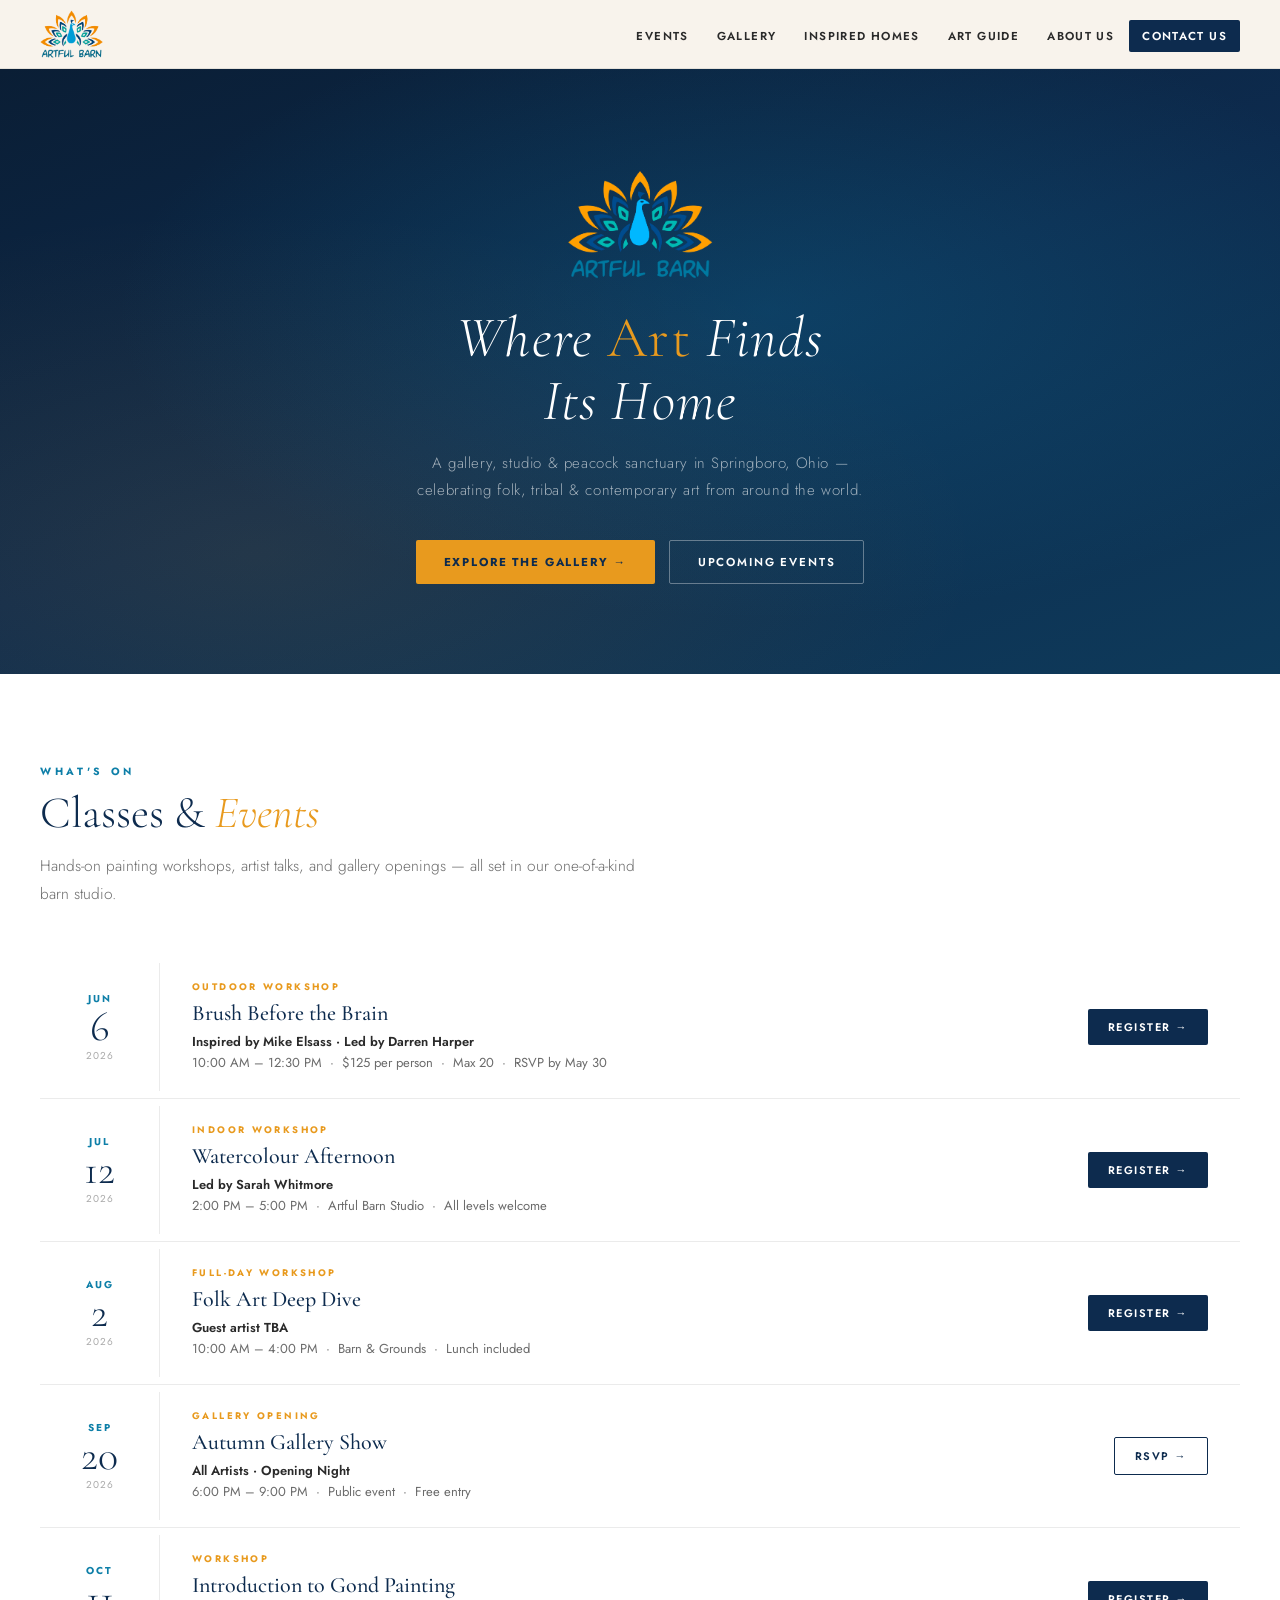
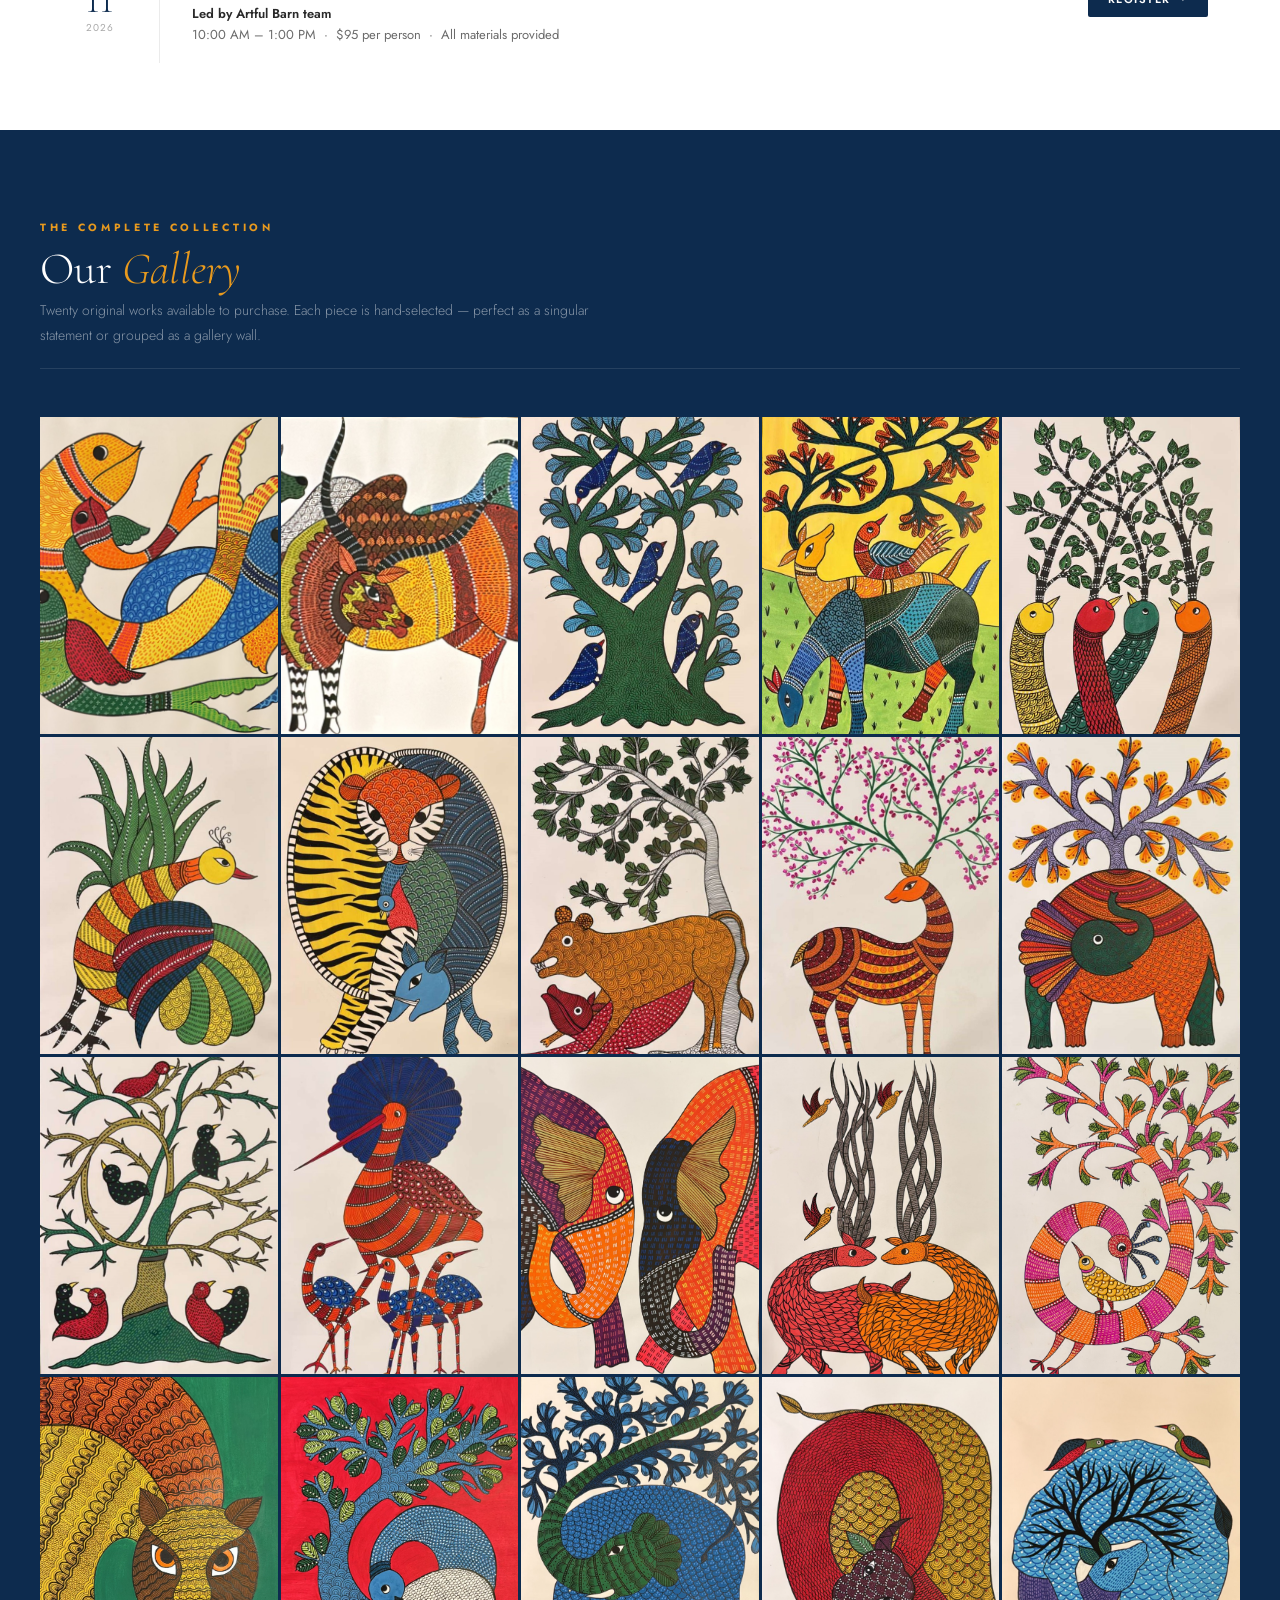
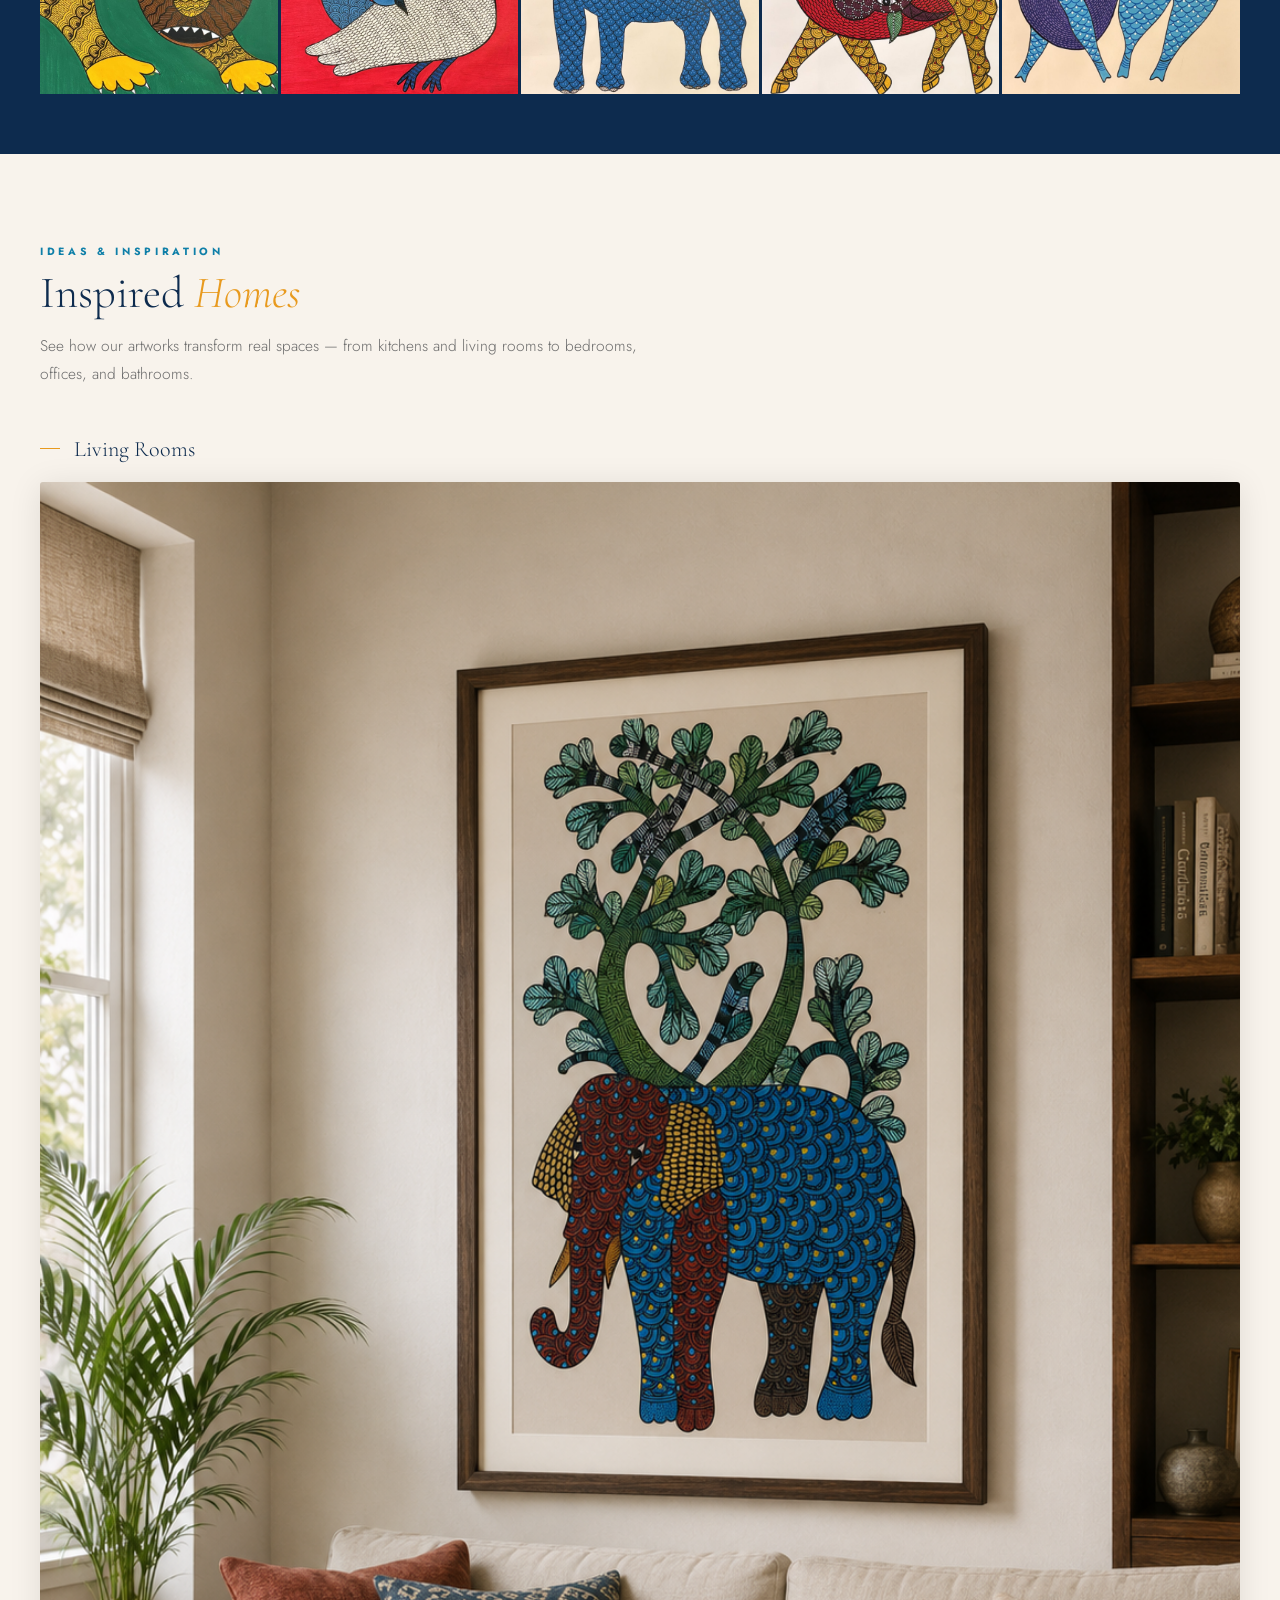
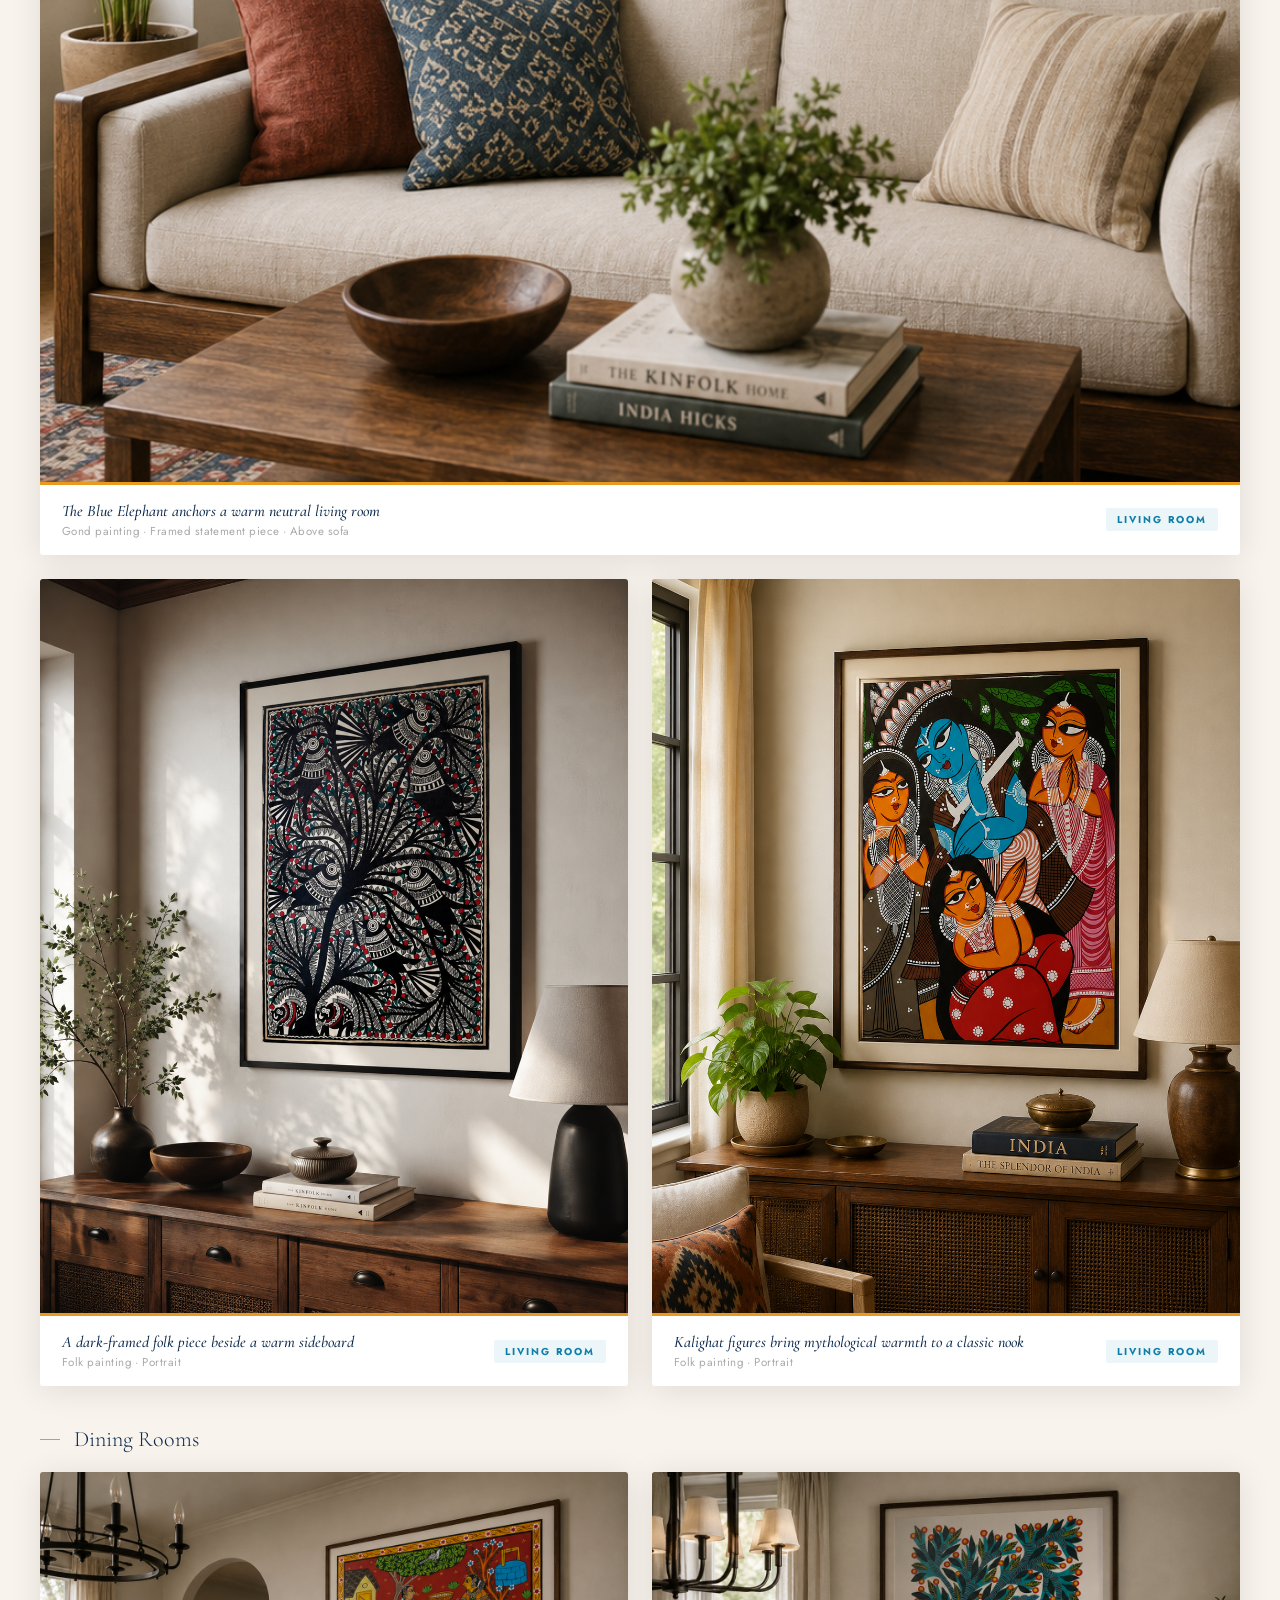
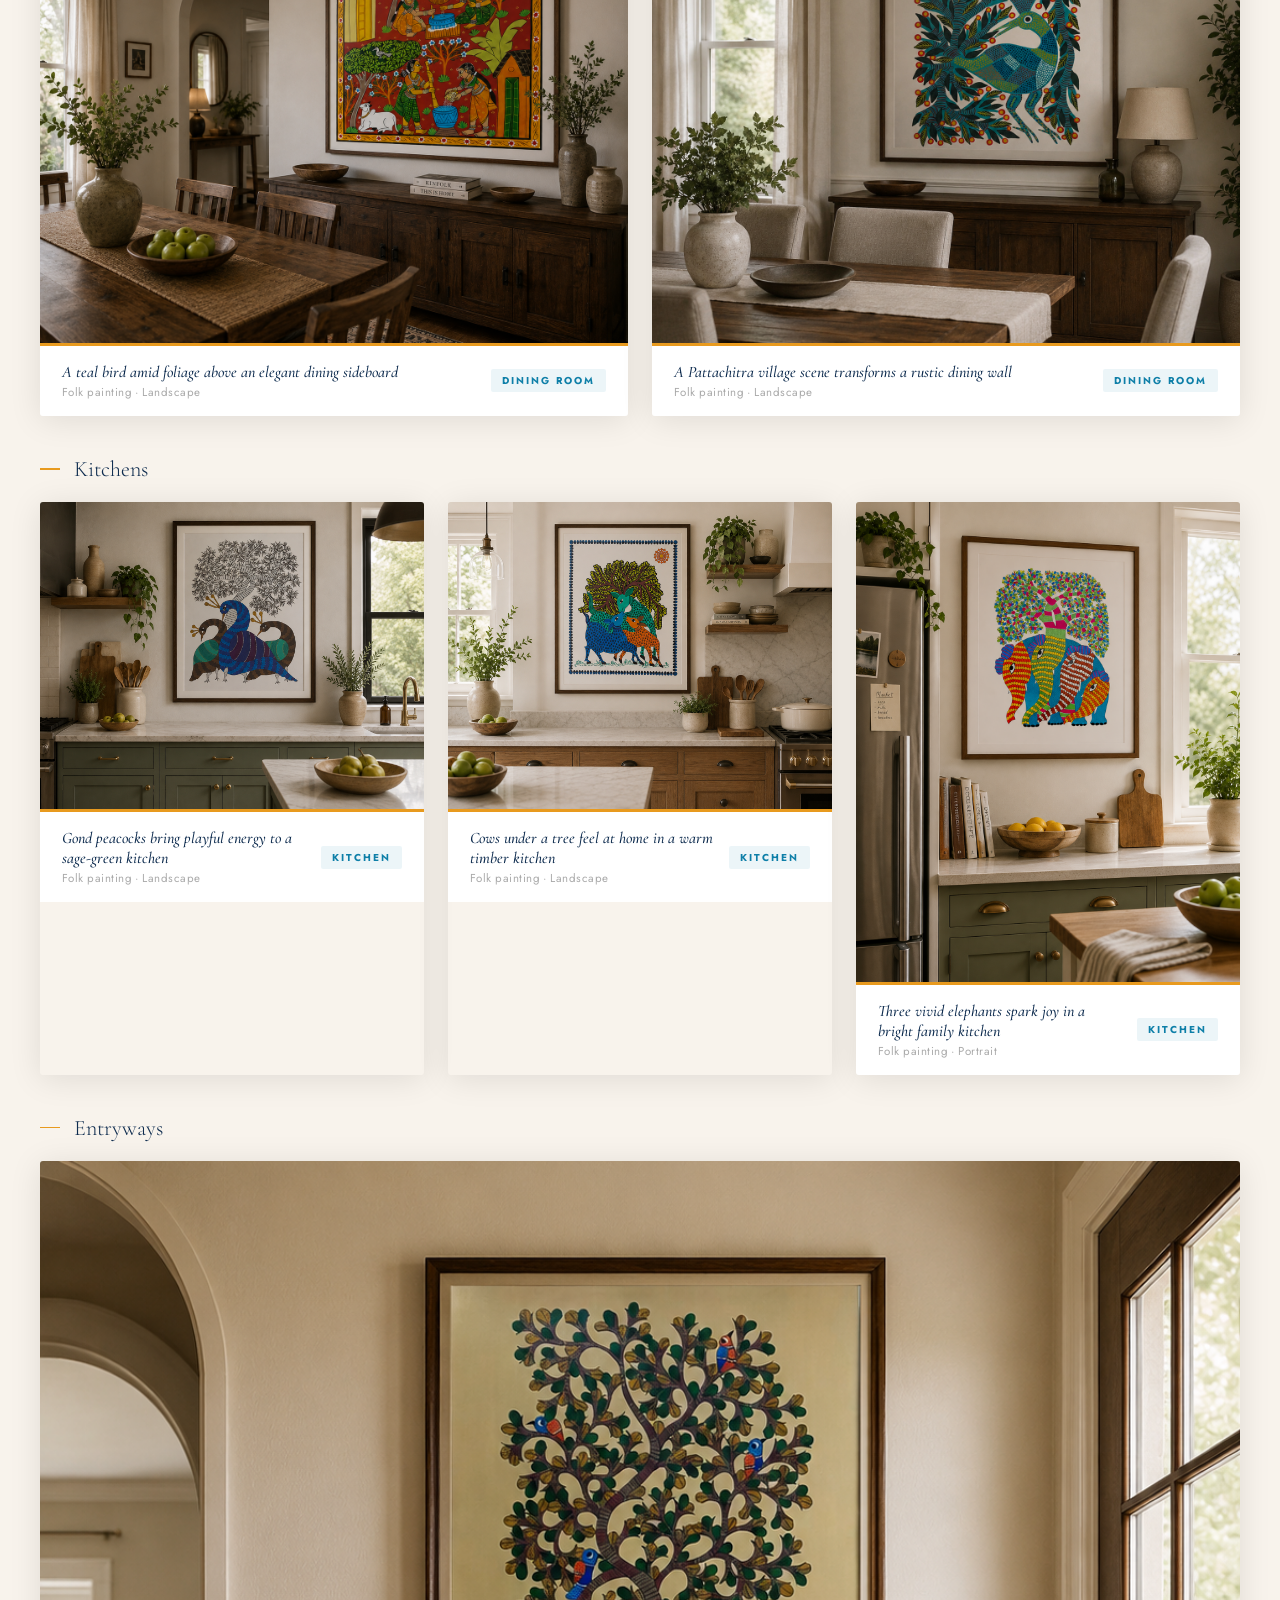
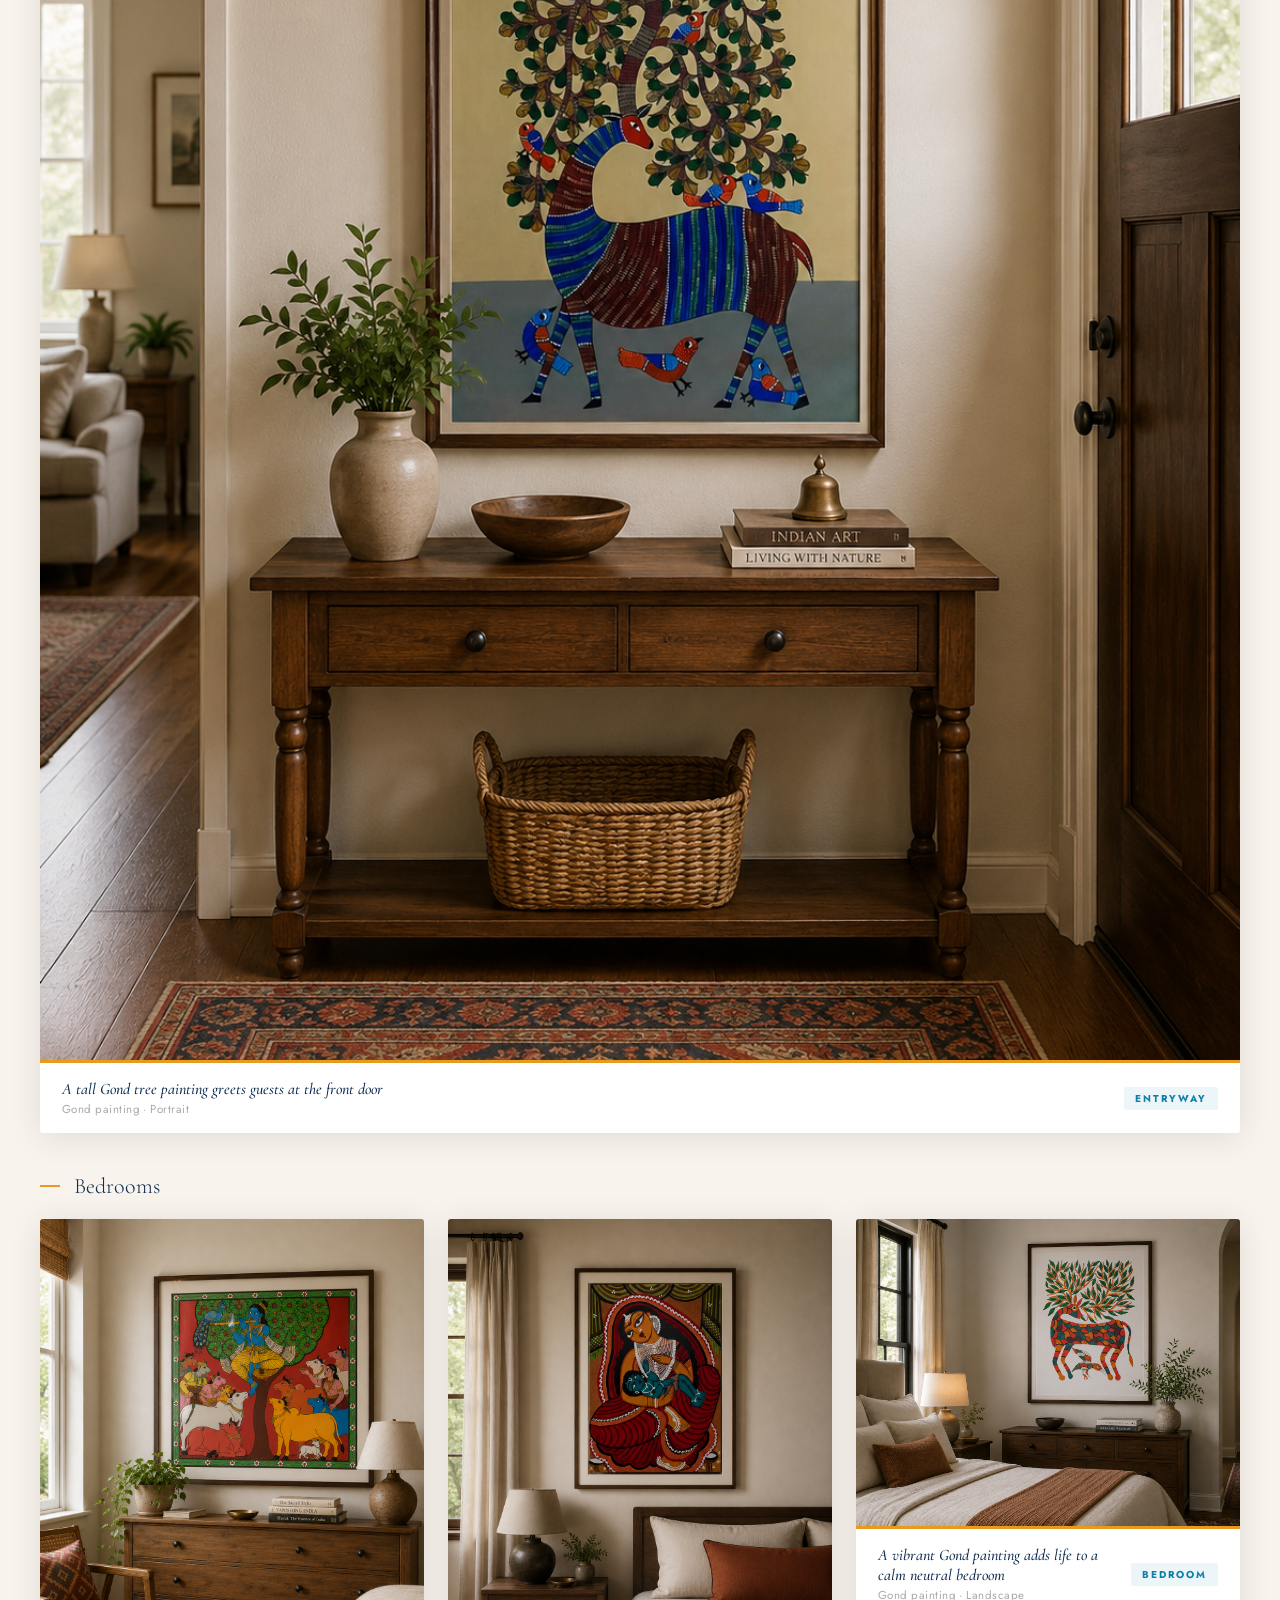
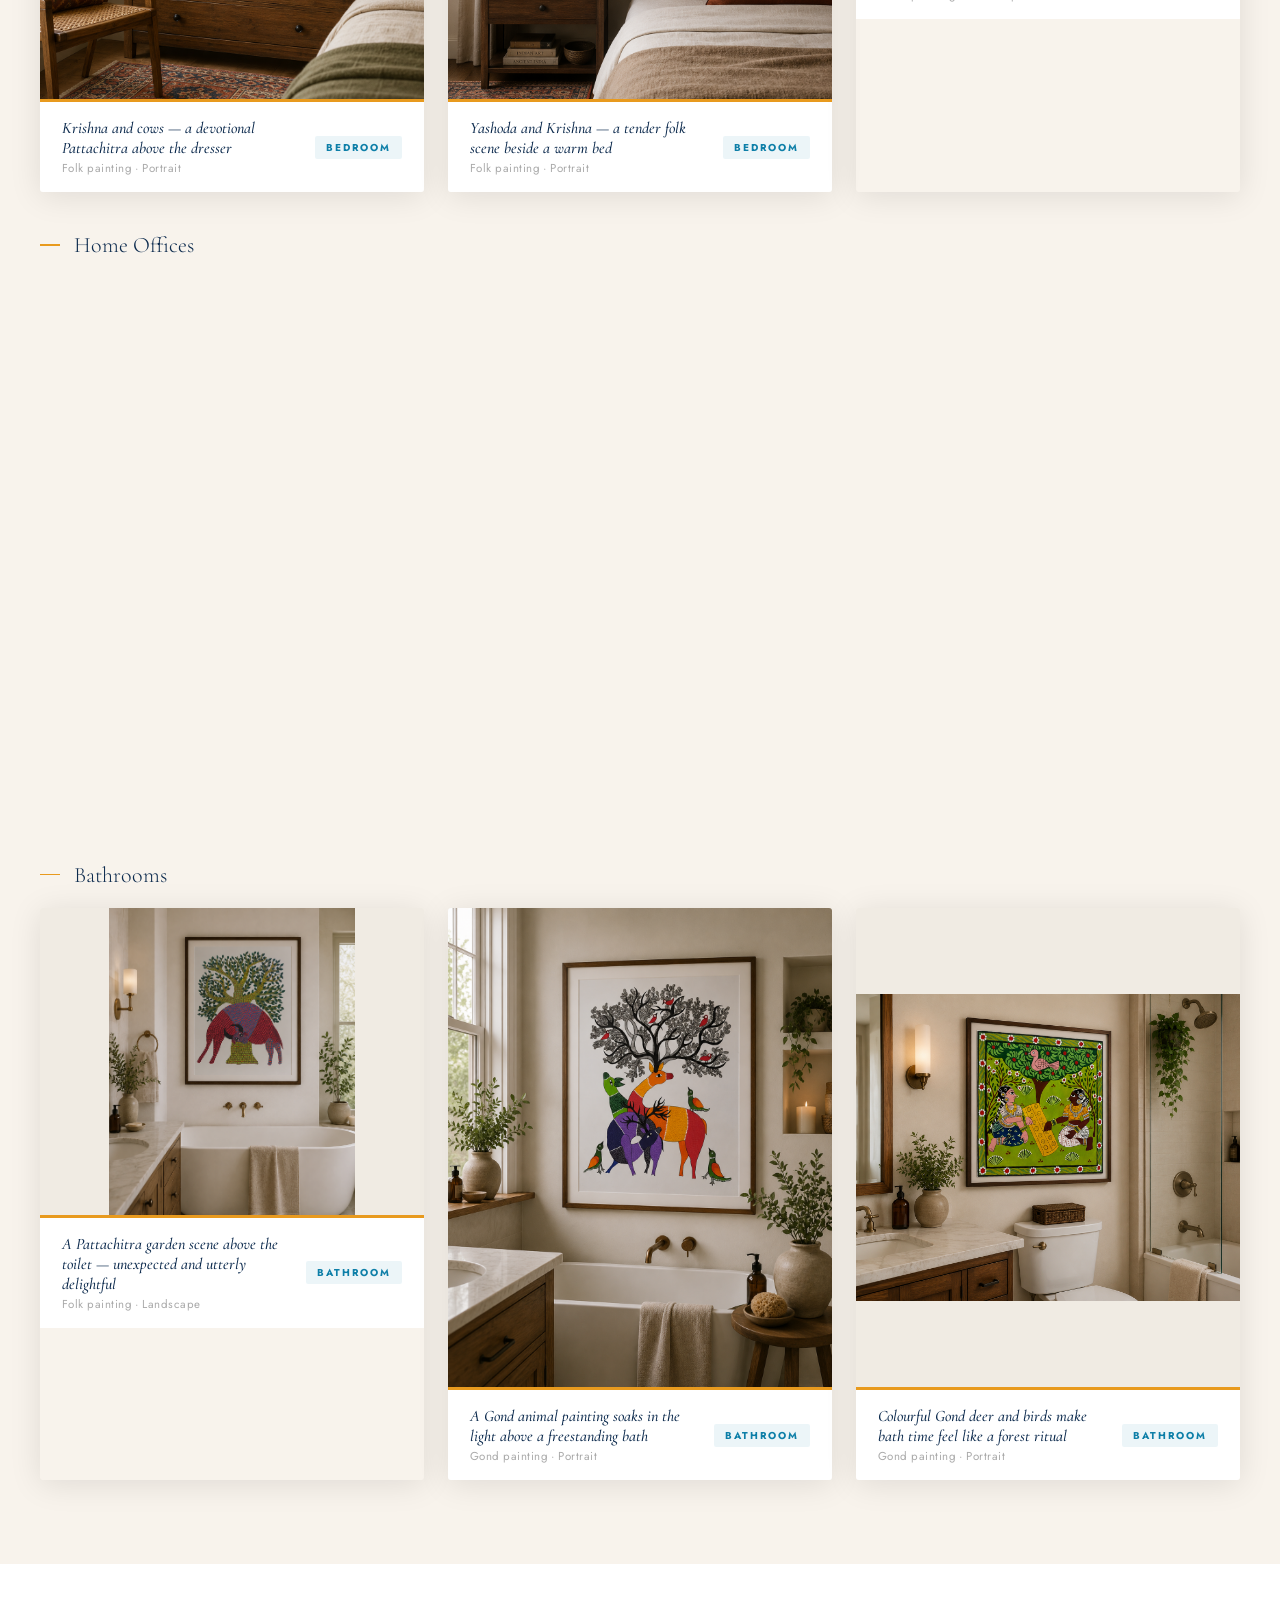
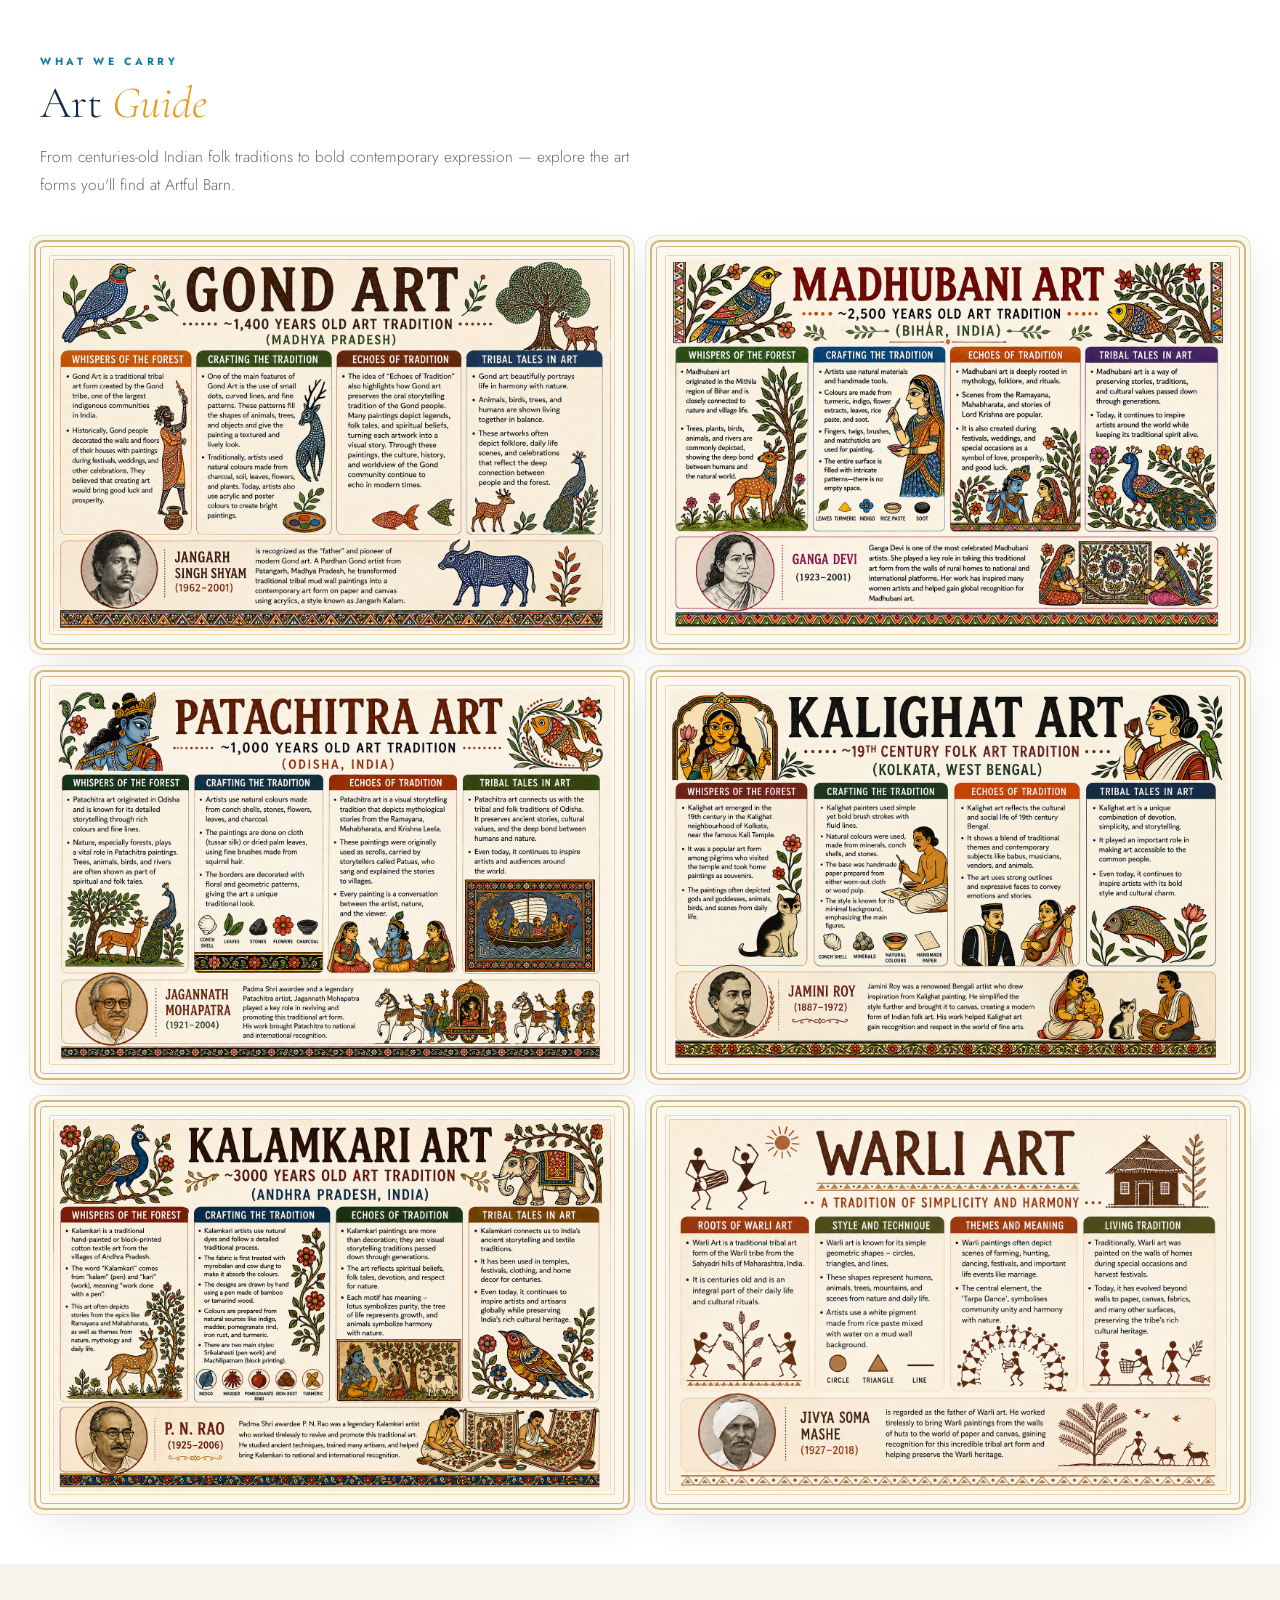
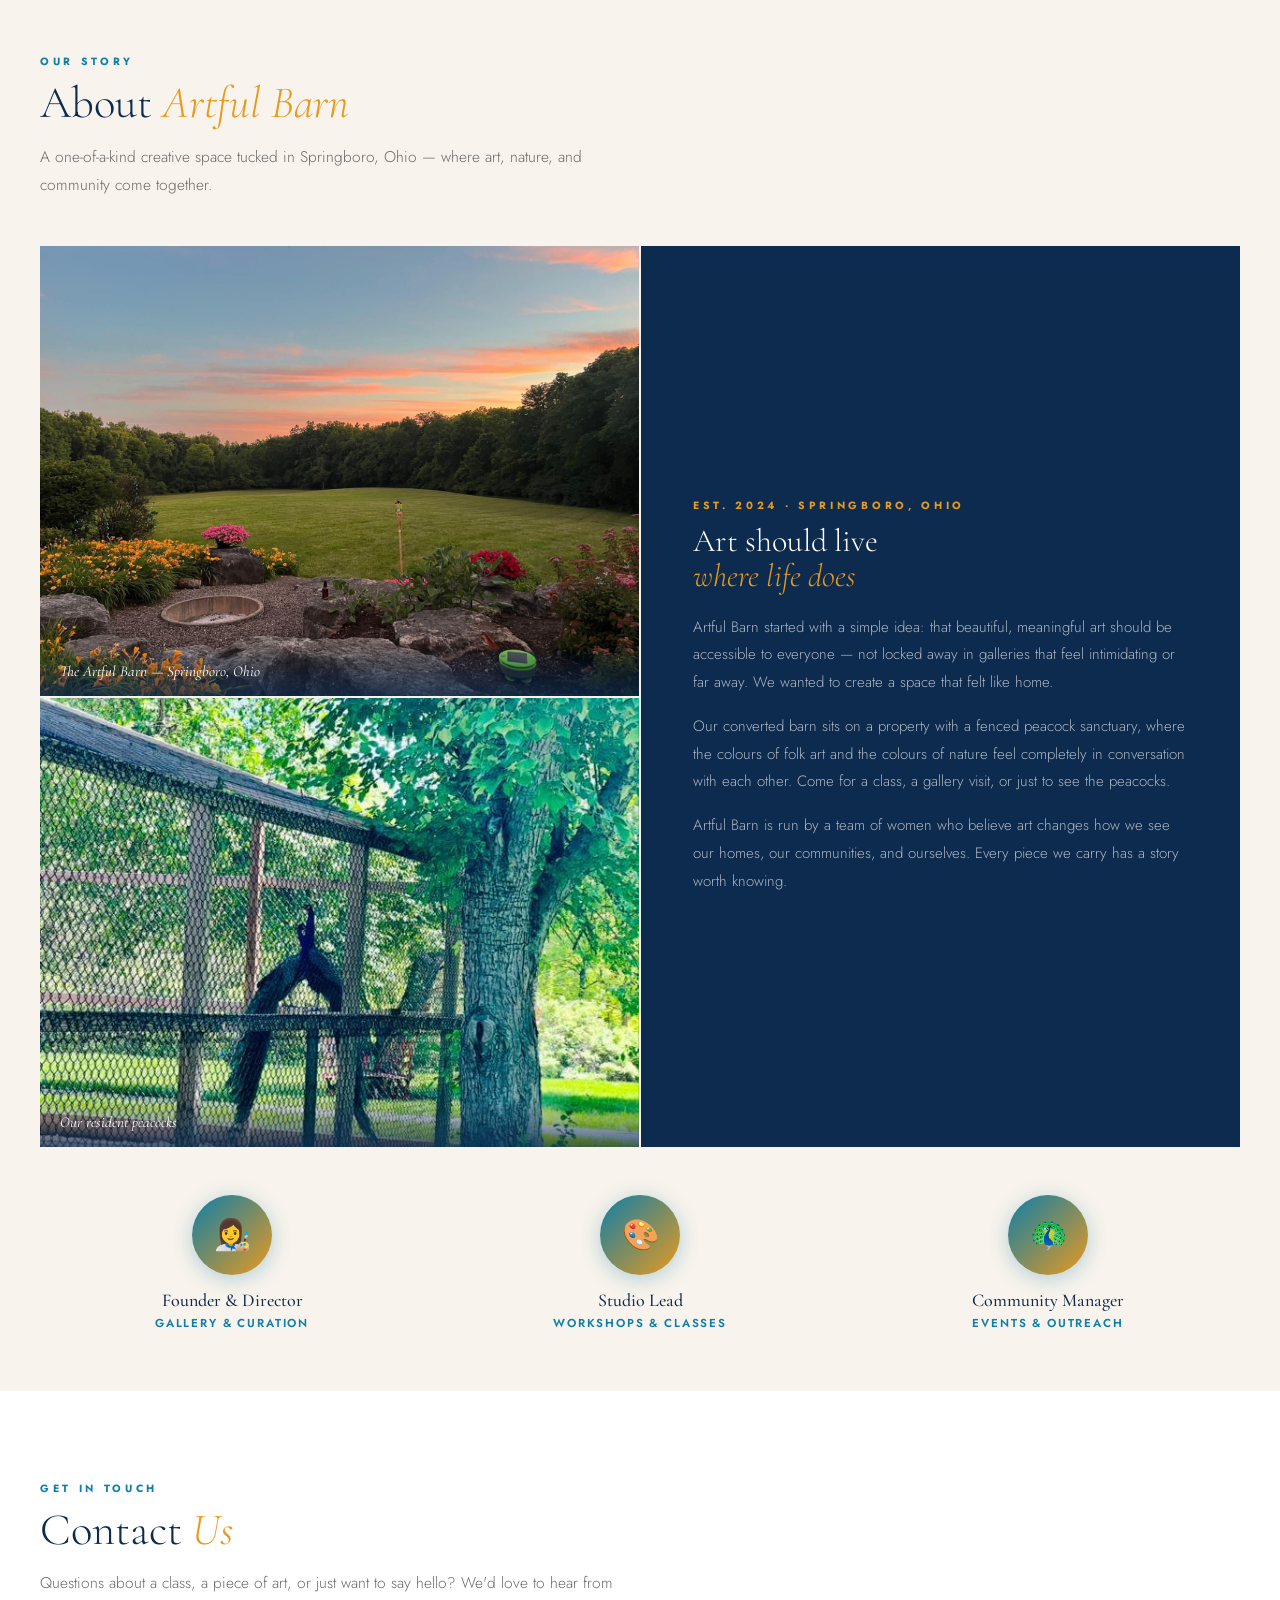
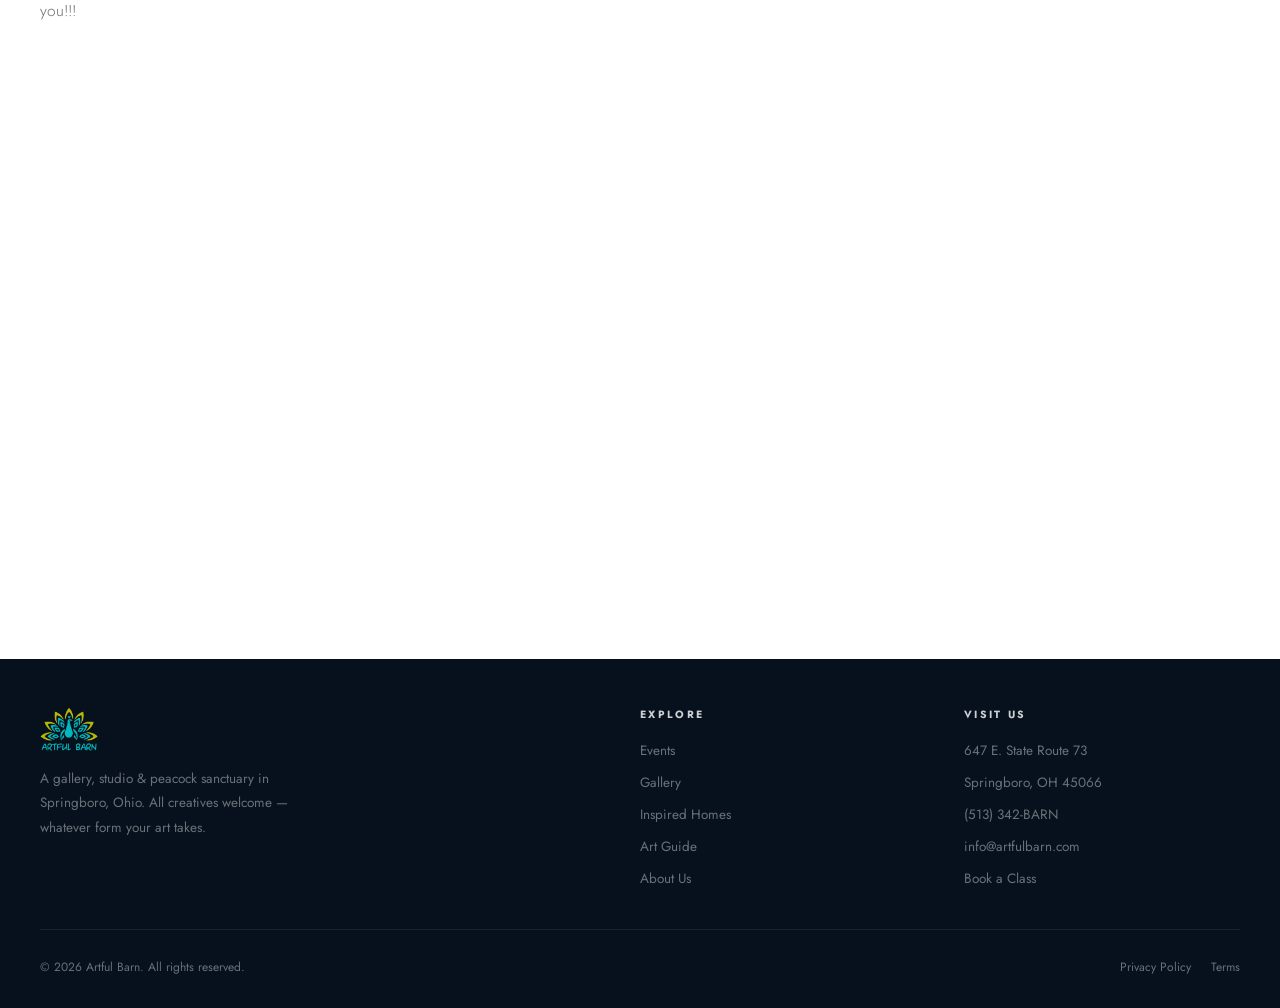
==== commit 9bad9c54: "changed text" ====
--- a/index.html
+++ b/index.html
@@ -381,7 +381,7 @@
 <div class="sec-inner">
   <span class="sec-label">Get in Touch</span>
   <h2 class="sec-title">Contact <em>Us</em></h2>
-  <p class="sec-desc">Questions about a class, a piece of art, or just want to say hello? We'd love to hear from you.</p>
+  <p class="sec-desc">Questions about a class, a piece of art, or just want to say hello? We'd love to hear from you!!!</p>
   <div class="contact-grid reveal">
     <div class="contact-info">
       <div class="contact-info-item"><div class="contact-icon"><svg width="18" height="18" viewBox="0 0 24 24" fill="none" stroke="currentColor" stroke-width="2" stroke-linecap="round" stroke-linejoin="round"><path d="M21 10c0 7-9 13-9 13s-9-6-9-13a9 9 0 0 1 18 0z"/><circle cx="12" cy="10" r="3"/></svg></div><div><div class="contact-label">Address</div><div class="contact-value">647 East State Route 73<br>Springboro, OH 45066</div></div></div>
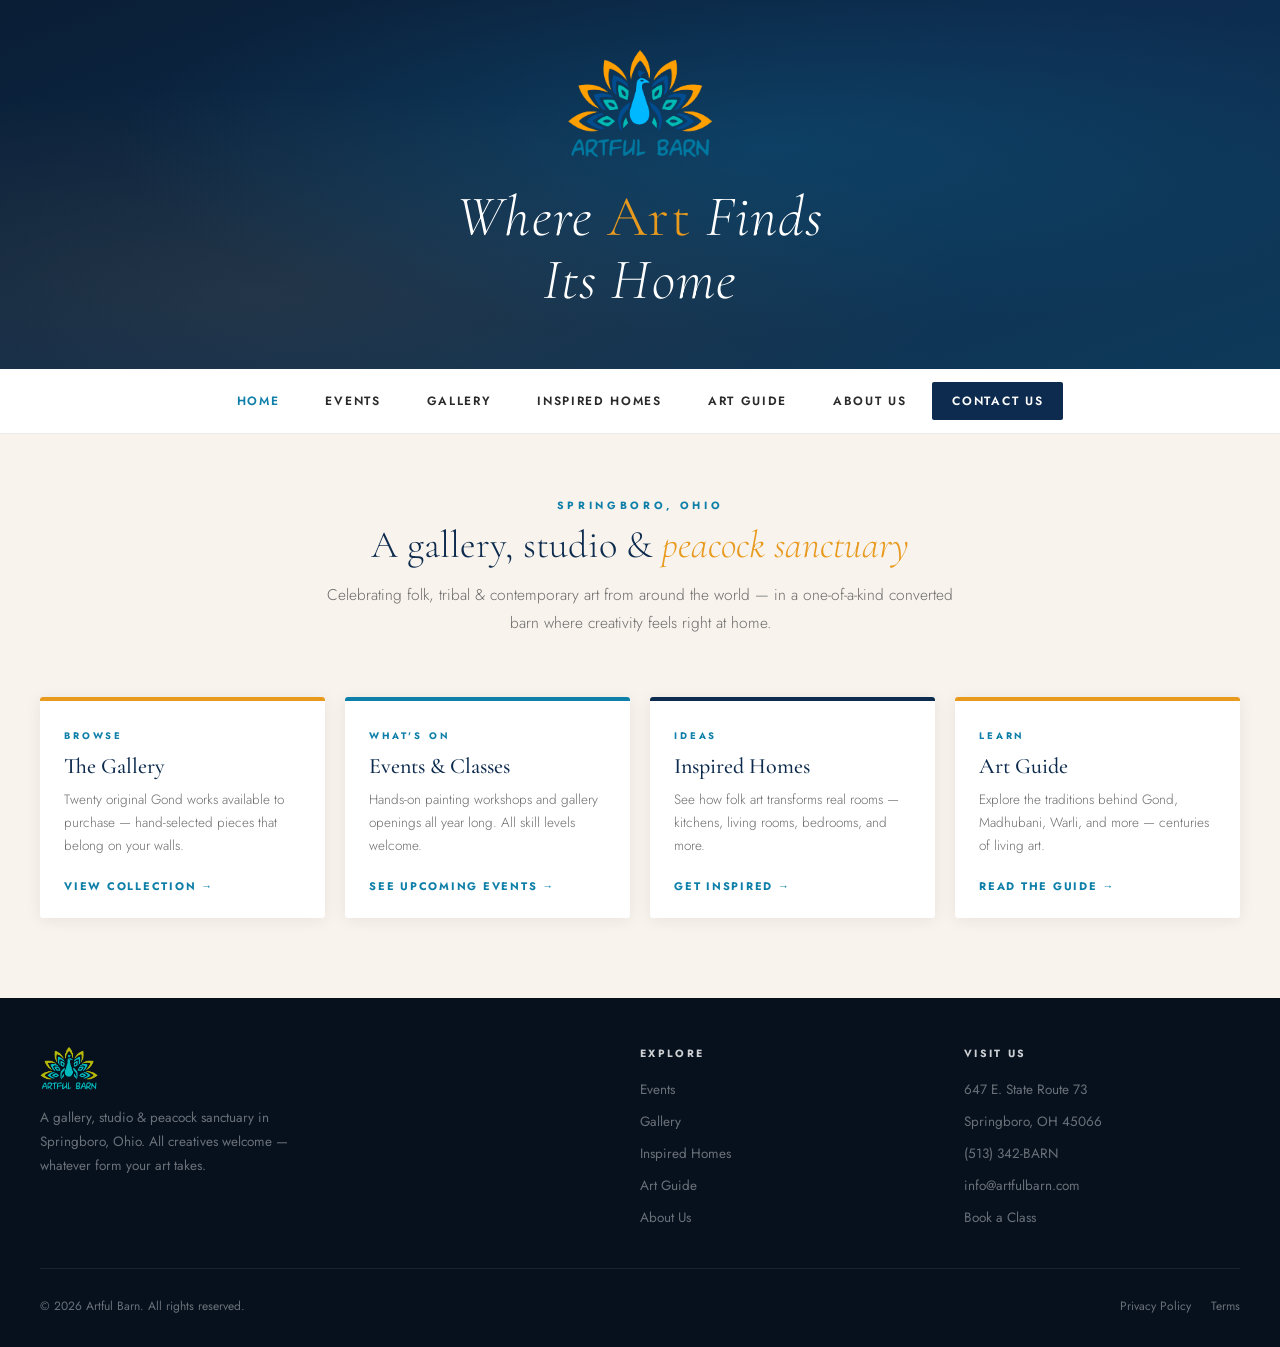
==== commit 51cfdbf8: "split homepage into separate pages for different sections and moved css into its own file." ====
--- a/index.html
+++ b/index.html
@@ -5,461 +5,114 @@
 <meta name="viewport" content="width=device-width, initial-scale=1.0">
 <title>Artful Barn — Where Creativity Lives</title>
 <link href="https://fonts.googleapis.com/css2?family=Cormorant+Garamond:ital,wght@0,300;0,400;0,500;0,600;1,300;1,400;1,600&family=Jost:wght@300;400;500;600;700&display=swap" rel="stylesheet">
+<link rel="stylesheet" href="styles.css">
 <style>
-*,*::before,*::after{box-sizing:border-box;margin:0;padding:0;}
-:root{--cream:#f8f3ec;--warm:#f0e8db;--teal:#0e7fa8;--teal-dk:#0d5f80;--gold:#e89a1e;--gold-dk:#c07e10;--navy:#0d2b4e;--navy-lt:#143d66;--char:#2a2a2a;--mid:#6b6b6b;--lite:#aaa;--bdr:rgba(0,0,0,0.08);--shadow:0 4px 32px rgba(0,0,0,0.1);--shadow-lg:0 8px 48px rgba(0,0,0,0.15);}
-html{scroll-behavior:smooth;}
-body{font-family:'Jost',sans-serif;background:var(--cream);color:var(--char);overflow-x:hidden;}
-img{display:block;max-width:100%;}
-a{text-decoration:none;color:inherit;}
-.nav{position:sticky;top:0;z-index:200;background:rgba(248,243,236,0.97);backdrop-filter:blur(14px);border-bottom:1px solid var(--bdr);transition:box-shadow .3s;}
-.nav.scrolled{box-shadow:0 2px 20px rgba(0,0,0,0.08);}
-.nav-inner{max-width:1300px;margin:0 auto;padding:0 40px;height:68px;display:flex;align-items:center;justify-content:space-between;gap:24px;}
-.nav-links{display:flex;gap:2px;list-style:none;}
-.nav-links a{font-size:11.5px;font-weight:600;letter-spacing:0.12em;text-transform:uppercase;padding:8px 13px;color:var(--char);border-radius:2px;transition:color .2s,background .2s;}
-.nav-links a:hover{color:var(--teal);background:rgba(14,127,168,0.07);}
-.nav-links a.nav-active{color:var(--teal);}
-.nav-cta{background:var(--navy)!important;color:#fff!important;border-radius:2px!important;}
-.nav-cta:hover{background:var(--teal)!important;color:#fff!important;}
-.hamburger{display:none;flex-direction:column;justify-content:center;gap:5px;width:40px;height:40px;background:none;border:none;cursor:pointer;padding:6px;border-radius:2px;transition:background .2s;flex-shrink:0;}
-.hamburger:hover{background:rgba(14,127,168,0.08);}
-.hamburger span{display:block;width:100%;height:2px;background:var(--char);border-radius:2px;transition:transform .3s,opacity .3s,width .3s;transform-origin:center;}
-.hamburger.open span:nth-child(1){transform:translateY(7px) rotate(45deg);}
-.hamburger.open span:nth-child(2){opacity:0;width:0;}
-.hamburger.open span:nth-child(3){transform:translateY(-7px) rotate(-45deg);}
-.mobile-menu{display:none;position:fixed;top:68px;left:0;right:0;background:rgba(248,243,236,0.99);backdrop-filter:blur(16px);border-bottom:1px solid var(--bdr);z-index:199;transform:translateY(-8px);opacity:0;pointer-events:none;transition:transform .3s,opacity .3s;box-shadow:0 8px 30px rgba(0,0,0,0.12);}
-.mobile-menu.open{transform:translateY(0);opacity:1;pointer-events:all;}
-.mobile-menu ul{list-style:none;padding:8px 0 12px;}
-.mobile-menu ul li a{display:block;padding:13px 28px;font-size:13px;font-weight:600;letter-spacing:0.14em;text-transform:uppercase;color:var(--char);border-bottom:1px solid rgba(0,0,0,0.04);transition:background .15s,color .15s;}
-.mobile-menu ul li:last-child a{border-bottom:none;}
-.mobile-menu ul li a:hover{background:rgba(14,127,168,0.06);color:var(--teal);}
-.mobile-menu ul li a.nav-cta{margin:10px 20px 0;border-bottom:none!important;text-align:center;background:var(--navy)!important;color:#fff!important;border-radius:2px!important;padding:12px 20px!important;}
-.menu-overlay{display:none;position:fixed;inset:0;top:68px;background:rgba(0,0,0,0.3);z-index:198;opacity:0;transition:opacity .3s;pointer-events:none;}
-.menu-overlay.open{opacity:1;pointer-events:all;}
-.hero{background:linear-gradient(160deg,#0a1e35 0%,var(--navy) 50%,#0e3a5a 100%);padding:100px 40px 90px;text-align:center;position:relative;overflow:hidden;min-height:480px;display:flex;align-items:center;justify-content:center;}
-.hero::before{content:'';position:absolute;inset:0;background:radial-gradient(ellipse at 60% 40%,rgba(14,127,168,0.25) 0%,transparent 60%),radial-gradient(ellipse at 20% 80%,rgba(232,154,30,0.1) 0%,transparent 50%);}
-.hero-content{position:relative;z-index:1;max-width:800px;}
-.hero-logo{height:110px;width:auto;margin:0 auto 28px;mix-blend-mode:screen;filter:brightness(1.15) saturate(1.1);}
-.hero-tagline{font-family:'Cormorant Garamond',serif;font-weight:300;font-style:italic;font-size:clamp(32px,4.5vw,58px);line-height:1.1;color:#fff;margin-bottom:16px;letter-spacing:0.02em;}
-.hero-tagline em{color:var(--gold);font-style:normal;}
-.hero-sub{font-size:15px;font-weight:300;color:rgba(255,255,255,0.6);max-width:480px;margin:0 auto 36px;line-height:1.8;letter-spacing:0.04em;}
-.hero-btns{display:flex;gap:14px;justify-content:center;flex-wrap:wrap;}
-.btn-gold{display:inline-flex;align-items:center;gap:8px;background:var(--gold);color:var(--navy);font-family:'Jost',sans-serif;font-weight:700;font-size:11.5px;letter-spacing:0.16em;text-transform:uppercase;padding:14px 28px;border-radius:2px;border:none;cursor:pointer;transition:background .2s,transform .2s;}
-.btn-gold:hover{background:var(--gold-dk);transform:translateY(-1px);}
-.btn-outline{display:inline-flex;align-items:center;gap:8px;background:transparent;color:#fff;font-family:'Jost',sans-serif;font-weight:600;font-size:11.5px;letter-spacing:0.16em;text-transform:uppercase;padding:13px 28px;border-radius:2px;border:1px solid rgba(255,255,255,0.35);cursor:pointer;transition:border-color .2s,background .2s;}
-.btn-outline:hover{border-color:#fff;background:rgba(255,255,255,0.08);}
-.section{padding:90px 0 60px;}
-.section.alt{background:#fff;}
-.section.dark{background:var(--navy);}
-.sec-inner{max-width:1300px;margin:0 auto;padding:0 40px;}
-.sec-label{font-size:10.5px;font-weight:700;letter-spacing:0.35em;text-transform:uppercase;color:var(--teal);margin-bottom:10px;display:block;}
-.sec-title{font-family:'Cormorant Garamond',serif;font-weight:300;font-size:clamp(30px,3.5vw,50px);color:var(--navy);line-height:1.1;margin-bottom:14px;}
-.sec-title.light{color:#fff;}
-.sec-title em{font-style:italic;color:var(--gold);}
-.sec-desc{font-size:15.5px;font-weight:300;color:var(--mid);line-height:1.8;max-width:600px;margin-bottom:48px;}
-.sec-header-row{display:flex;align-items:flex-end;justify-content:space-between;gap:24px;margin-bottom:48px;padding-bottom:20px;border-bottom:1px solid var(--bdr);}
-.sec-header-row .sec-title{margin-bottom:4px;}
-.sec-header-row .sec-desc{margin-bottom:0;font-size:14px;}
-.scene-card{margin-bottom:24px;border-radius:3px;overflow:hidden;box-shadow:var(--shadow);}
-.scene-wrap{line-height:0;background:#f0ebe3;}
-.room-photo{width:100%;display:block;object-fit:contain;}
-.scene-caption{display:flex;align-items:center;justify-content:space-between;padding:16px 22px;background:#fff;border-top:3px solid var(--gold);}
-.cap-title{font-family:'Cormorant Garamond',serif;font-style:italic;font-weight:500;font-size:16px;color:var(--navy);margin-bottom:2px;}
-.cap-sub{font-size:11.5px;color:var(--lite);letter-spacing:0.04em;}
-.cap-tag{font-size:10px;font-weight:700;letter-spacing:0.2em;text-transform:uppercase;color:var(--teal);background:rgba(14,127,168,0.08);padding:4px 11px;border-radius:2px;white-space:nowrap;flex-shrink:0;margin-left:14px;}
-.two-up{display:grid;grid-template-columns:1fr 1fr;gap:24px;margin-bottom:24px;}
-.two-up .scene-card{margin-bottom:0;}
-.three-up{display:grid;grid-template-columns:1fr 1fr 1fr;gap:24px;margin-bottom:24px;}
-.three-up .scene-card{margin-bottom:0;}
-.room-heading{font-family:'Cormorant Garamond',serif;font-weight:300;font-size:22px;color:var(--navy);display:flex;align-items:center;gap:14px;margin:40px 0 20px;}
-.room-heading::before{content:'';display:block;width:20px;height:1.5px;background:var(--gold);flex-shrink:0;}
-.mosaic{display:grid;grid-template-columns:repeat(5,1fr);gap:3px;}
-.mosaic-item{position:relative;overflow:hidden;cursor:pointer;aspect-ratio:3/4;background:#111;}
-.mosaic-item img{width:100%;height:100%;object-fit:cover;display:block;transition:transform .5s;}
-.mosaic-item:hover img{transform:scale(1.06);}
-.mosaic-overlay{position:absolute;inset:0;background:linear-gradient(0deg,rgba(13,43,78,0.88) 0%,transparent 50%);opacity:0;transition:opacity .3s;display:flex;align-items:flex-end;padding:16px 12px;}
-.mosaic-item:hover .mosaic-overlay{opacity:1;}
-.mosaic-txt{font-family:'Cormorant Garamond',serif;font-style:italic;font-size:12.5px;color:#fff;line-height:1.4;}
-.art-grid{display:grid;grid-template-columns:repeat(3,1fr);gap:2px;margin-top:0;}
-.art-card{position:relative;overflow:hidden;cursor:default;aspect-ratio:3/4;}
-.art-card-bg{position:absolute;inset:0;background-size:cover;background-position:center;transition:transform .6s;}
-.art-card:hover .art-card-bg{transform:scale(1.04);}
-.art-card-overlay{position:absolute;inset:0;background:linear-gradient(0deg,rgba(13,43,78,0.88) 0%,rgba(13,43,78,0.2) 60%,transparent 100%);}
-.art-card-body{position:absolute;bottom:0;left:0;right:0;padding:28px 24px;}
-.art-card-icon{font-size:28px;margin-bottom:10px;display:block;}
-.art-card-label{font-size:9.5px;font-weight:700;letter-spacing:0.3em;text-transform:uppercase;color:var(--gold);margin-bottom:6px;}
-.art-card-title{font-family:'Cormorant Garamond',serif;font-weight:500;font-size:22px;color:#fff;margin-bottom:8px;line-height:1.2;}
-.art-card-desc{font-size:13px;font-weight:300;color:rgba(255,255,255,0.7);line-height:1.65;}
-.art-abstract{background:linear-gradient(135deg,#1a1a2e 0%,#2d1b4e 40%,#0e3a5a 100%);}
-.art-metal{background:linear-gradient(135deg,#1a120a 0%,#3a2510 40%,#5a3a18 100%);}
-.art-gond{background:linear-gradient(135deg,#0a2010 0%,#1a4020 40%,#0e4f6e 100%);}
-.art-madhubani{background:linear-gradient(135deg,#2a0a1a 0%,#4a1830 50%,#8a2040 100%);}
-.art-warli{background:linear-gradient(135deg,#181008 0%,#3a2510 50%,#6a4518 100%);}
-.art-kalighat{background:linear-gradient(135deg,#0a0a20 0%,#1a1840 50%,#2a306a 100%);}
-.events-grid{display:flex;flex-direction:column;gap:1px;background:var(--bdr);}
-.event-card{background:#fff;display:grid;grid-template-columns:120px 1fr auto;align-items:center;gap:0;transition:background .2s;cursor:default;}
-.event-card:hover{background:var(--cream);}
-.event-date-block{padding:28px 24px;border-right:1px solid var(--bdr);text-align:center;}
-.event-month{font-size:10px;font-weight:700;letter-spacing:0.2em;text-transform:uppercase;color:var(--teal);}
-.event-day{font-family:'Cormorant Garamond',serif;font-size:42px;font-weight:300;color:var(--navy);line-height:1;}
-.event-year{font-size:10px;color:var(--lite);letter-spacing:0.1em;}
-.event-body{padding:24px 32px;}
-.event-type-tag{font-size:9.5px;font-weight:700;letter-spacing:0.25em;text-transform:uppercase;color:var(--gold);margin-bottom:6px;display:block;}
-.event-name{font-family:'Cormorant Garamond',serif;font-weight:500;font-size:22px;color:var(--navy);margin-bottom:6px;line-height:1.2;}
-.event-detail{font-size:13px;color:var(--mid);line-height:1.6;}
-.event-detail strong{color:var(--char);font-weight:600;}
-.event-action{padding:24px 32px;}
-.btn-sm{display:inline-flex;align-items:center;gap:7px;background:var(--navy);color:#fff;font-family:'Jost',sans-serif;font-weight:600;font-size:11px;letter-spacing:0.14em;text-transform:uppercase;padding:10px 20px;border-radius:2px;border:none;cursor:pointer;white-space:nowrap;transition:background .2s;}
-.btn-sm:hover{background:var(--teal);}
-.btn-sm-outline{background:transparent;color:var(--navy);border:1px solid var(--navy);}
-.btn-sm-outline:hover{background:var(--navy);color:#fff;}
-.about-grid{display:grid;grid-template-columns:1fr 1fr;gap:2px;}
-.about-img-cell{position:relative;overflow:hidden;aspect-ratio:4/3;}
-.about-img-cell img{width:100%;height:100%;object-fit:cover;transition:transform .6s;}
-.about-img-cell:hover img{transform:scale(1.04);}
-.about-img-label{position:absolute;bottom:0;left:0;right:0;padding:16px 20px;background:linear-gradient(0deg,rgba(13,43,78,0.75),transparent);font-family:'Cormorant Garamond',serif;font-style:italic;font-size:15px;color:#fff;}
-.about-text{background:var(--navy);padding:56px 52px;display:flex;flex-direction:column;justify-content:center;}
-.about-text .sec-label{color:var(--gold);}
-.about-text .sec-title{color:#fff;margin-bottom:20px;}
-.about-text p{font-size:15px;font-weight:300;color:rgba(255,255,255,0.65);line-height:1.85;margin-bottom:16px;}
-.about-text p:last-child{margin-bottom:0;}
-.team-grid{display:grid;grid-template-columns:1fr 1fr 1fr;gap:24px;margin-top:48px;}
-.team-card{text-align:center;}
-.team-avatar{width:80px;height:80px;border-radius:50%;background:linear-gradient(135deg,var(--teal),var(--gold));display:flex;align-items:center;justify-content:center;margin:0 auto 14px;font-size:30px;box-shadow:0 4px 20px rgba(14,127,168,0.3);}
-.team-name{font-family:'Cormorant Garamond',serif;font-weight:500;font-size:18px;color:var(--navy);margin-bottom:4px;}
-.team-role{font-size:11.5px;font-weight:600;letter-spacing:0.16em;text-transform:uppercase;color:var(--teal);}
-.contact-grid{display:grid;grid-template-columns:1fr 1fr;gap:48px;align-items:start;}
-.contact-info-item{display:flex;align-items:flex-start;gap:16px;padding:20px 0;border-bottom:1px solid var(--bdr);}
-.contact-info-item:last-child{border-bottom:none;}
-.contact-icon{width:42px;height:42px;border-radius:50%;background:rgba(14,127,168,0.1);border:1px solid rgba(14,127,168,0.2);display:flex;align-items:center;justify-content:center;flex-shrink:0;color:var(--teal);}
-.contact-label{font-size:10px;font-weight:700;letter-spacing:0.22em;text-transform:uppercase;color:var(--lite);margin-bottom:4px;}
-.contact-value{font-size:15px;color:var(--char);font-weight:400;line-height:1.5;}
-.contact-value a{color:var(--teal);}
-.form-row{display:grid;grid-template-columns:1fr 1fr;gap:16px;}
-.form-group{margin-bottom:16px;}
-.form-group label{display:block;font-size:10.5px;font-weight:700;letter-spacing:0.18em;text-transform:uppercase;color:var(--mid);margin-bottom:7px;}
-.form-group input,.form-group select,.form-group textarea{width:100%;padding:12px 16px;border:1px solid rgba(0,0,0,0.12);border-radius:2px;font-family:'Jost',sans-serif;font-size:14px;color:var(--char);background:#fff;outline:none;transition:border-color .2s;}
-.form-group input:focus,.form-group select:focus,.form-group textarea:focus{border-color:var(--teal);box-shadow:0 0 0 3px rgba(14,127,168,0.1);}
-.form-group textarea{resize:vertical;min-height:100px;}
-.lb{position:fixed;inset:0;z-index:999;background:rgba(6,12,20,0.96);display:flex;align-items:center;justify-content:center;opacity:0;pointer-events:none;transition:opacity .3s;}
-.lb.open{opacity:1;pointer-events:all;}
-.lb-inner{max-width:88vw;max-height:90vh;}
-.lb-img{max-height:80vh;max-width:82vw;display:block;border-radius:2px;box-shadow:0 8px 60px rgba(0,0,0,0.6);}
-.lb-cap{font-family:'Cormorant Garamond',serif;font-style:italic;font-size:17px;color:rgba(255,255,255,0.75);text-align:center;margin-top:14px;}
-.lb-sub{font-size:11px;letter-spacing:0.14em;color:rgba(255,255,255,0.35);text-align:center;margin-top:5px;}
-.lb-x{position:fixed;top:18px;right:22px;width:42px;height:42px;border-radius:50%;background:rgba(255,255,255,0.08);border:1px solid rgba(255,255,255,0.18);color:rgba(255,255,255,0.7);font-size:17px;cursor:pointer;display:flex;align-items:center;justify-content:center;transition:background .2s;}
-.lb-x:hover{background:rgba(255,255,255,0.18);}
-.lb-arr{position:fixed;top:50%;transform:translateY(-50%);width:46px;height:46px;border-radius:50%;background:rgba(255,255,255,0.07);border:1px solid rgba(255,255,255,0.15);color:rgba(255,255,255,0.7);font-size:22px;cursor:pointer;display:flex;align-items:center;justify-content:center;transition:background .2s;}
-.lb-arr:hover{background:rgba(255,255,255,0.18);}
-#lbPrev{left:16px;}#lbNext{right:16px;}
-.site-footer{background:#07111e;color:rgba(255,255,255,0.4);padding:48px 40px 32px;}
-.footer-inner{max-width:1300px;margin:0 auto;}
-.footer-top{display:grid;grid-template-columns:2fr 1fr 1fr;gap:48px;padding-bottom:40px;border-bottom:1px solid rgba(255,255,255,0.07);margin-bottom:28px;}
-.footer-logo img{height:44px;filter:brightness(10);opacity:0.7;margin-bottom:16px;}
-.footer-about{font-size:13.5px;line-height:1.8;max-width:280px;margin-bottom:20px;}
-.footer-col h5{font-size:10.5px;font-weight:700;letter-spacing:0.22em;text-transform:uppercase;color:rgba(255,255,255,0.8);margin-bottom:16px;}
-.footer-col ul{list-style:none;display:flex;flex-direction:column;gap:9px;}
-.footer-col li a{font-size:13.5px;transition:color .2s;}
-.footer-col li a:hover{color:var(--gold);}
-.footer-bottom{display:flex;align-items:center;justify-content:space-between;font-size:12px;}
-.footer-bottom a{color:rgba(255,255,255,0.4);transition:color .2s;}
-.footer-bottom a:hover{color:var(--gold);}
-.reveal{opacity:0;transform:translateY(22px);transition:opacity .6s ease,transform .6s ease;}
-.reveal.vis{opacity:1;transform:translateY(0);}
-@media(max-width:1024px){.art-grid{grid-template-columns:1fr 1fr;}.about-grid{grid-template-columns:1fr;}.contact-grid{grid-template-columns:1fr;}}
-@media(max-width:900px){.three-up{grid-template-columns:1fr 1fr;}.team-grid{grid-template-columns:1fr 1fr;}}
-@media(max-width:768px){
-  .nav-inner{padding:0 20px;}.nav-links{display:none;}.hamburger{display:flex;}
-  .mobile-menu{display:block;}.menu-overlay{display:block;}
-  .hero{padding:72px 24px 64px;}.sec-inner{padding:0 20px;}
-  .two-up,.three-up{grid-template-columns:1fr;}
-  .mosaic{grid-template-columns:repeat(3,1fr);}
-  .art-grid{grid-template-columns:1fr 1fr;}
-  .event-card{grid-template-columns:90px 1fr;}.event-action{display:none;}
-  .footer-top{grid-template-columns:1fr;}
-  .footer-bottom{flex-direction:column;gap:10px;text-align:center;}
-  .form-row{grid-template-columns:1fr;}
-  .scene-caption{flex-direction:column;align-items:flex-start;gap:8px;}.cap-tag{margin-left:0;}
+.home-hero{min-height:0;padding:48px 40px 40px;}
+.home-content{background:var(--cream);padding:64px 40px 80px;}
+.home-content-inner{max-width:1300px;margin:0 auto;}
+.home-intro{text-align:center;max-width:640px;margin:0 auto 60px;}
+.home-intro .sec-label{justify-content:center;display:flex;}
+.home-intro h2{font-family:'Cormorant Garamond',serif;font-weight:300;font-size:clamp(28px,3vw,44px);color:var(--navy);line-height:1.15;margin-bottom:14px;}
+.home-intro h2 em{font-style:italic;color:var(--gold);}
+.home-intro p{font-size:15.5px;font-weight:300;color:var(--mid);line-height:1.8;}
+.home-cards{display:grid;grid-template-columns:repeat(4,1fr);gap:20px;}
+.home-card{background:#fff;border-radius:3px;overflow:hidden;box-shadow:0 2px 16px rgba(0,0,0,0.07);transition:transform .25s,box-shadow .25s;display:flex;flex-direction:column;}
+.home-card:hover{transform:translateY(-4px);box-shadow:0 8px 32px rgba(0,0,0,0.12);}
+.home-card-accent{height:4px;background:var(--gold);}
+.home-card-body{padding:28px 24px 24px;flex:1;display:flex;flex-direction:column;}
+.home-card-label{font-size:9.5px;font-weight:700;letter-spacing:0.3em;text-transform:uppercase;color:var(--teal);margin-bottom:10px;display:block;}
+.home-card-title{font-family:'Cormorant Garamond',serif;font-weight:500;font-size:22px;color:var(--navy);margin-bottom:10px;line-height:1.2;}
+.home-card-desc{font-size:13.5px;font-weight:300;color:var(--mid);line-height:1.7;flex:1;margin-bottom:20px;}
+.home-card-link{font-size:11px;font-weight:700;letter-spacing:0.16em;text-transform:uppercase;color:var(--teal);display:inline-flex;align-items:center;gap:6px;transition:gap .2s;}
+.home-card:hover .home-card-link{gap:10px;}
+@media(max-width:960px){.home-cards{grid-template-columns:1fr 1fr;}}
+@media(max-width:640px){
+  .home-hero{padding:36px 24px 32px;}
+  .home-content{padding:48px 20px 64px;}
+  .home-cards{grid-template-columns:1fr;}
+  .home-intro{margin-bottom:40px;}
 }
-@media(max-width:480px){
-  .mosaic{grid-template-columns:repeat(2,1fr);}.art-grid{grid-template-columns:1fr;}
-  .hero-logo{height:80px;}.hero-tagline{font-size:28px;}
-  .event-card{grid-template-columns:1fr;}.event-date-block{border-right:none;border-bottom:1px solid var(--bdr);text-align:left;padding:16px 20px;display:flex;align-items:center;gap:12px;}
-  .team-grid{grid-template-columns:1fr;}
-}
-
-.art-guide-grid{display:grid;grid-template-columns:1fr 1fr;gap:32px;}
-.art-guide-card{
-  border-radius:4px;
-  overflow:hidden;
-  background:#faf6f0;
-  transition:transform .3s,box-shadow .3s;
-  border:1px solid #d4b87a;
-  box-shadow:0 0 0 4px #faf6f0, 0 0 0 6px #d4b87a, 0 0 0 10px #faf6f0, 0 0 0 11px rgba(212,184,122,0.4), 6px 12px 40px rgba(0,0,0,0.12);
-  position:relative;
-}
-.art-guide-card::before{
-  content:'';
-  position:absolute;
-  inset:8px;
-  border:1px solid rgba(232,154,30,0.35);
-  border-radius:2px;
-  pointer-events:none;
-  z-index:1;
-}
-.art-guide-card:hover{transform:translateY(-5px);box-shadow:0 0 0 4px #faf6f0, 0 0 0 6px #c8a030, 0 0 0 10px #faf6f0, 0 0 0 11px rgba(200,160,48,0.5), 8px 20px 56px rgba(0,0,0,0.16);}
-.art-guide-img-wrap{line-height:0;padding:12px;}
-.art-guide-img-wrap img{width:100%;display:block;object-fit:contain;border-radius:2px;}
-@media(max-width:768px){.art-guide-grid{grid-template-columns:1fr;}}
-
-.nav-logo img{height:48px;width:auto;}
 </style>
 </head>
 <body>
 
-<!-- NAV -->
-<header class="nav" id="mainNav">
-  <div class="nav-inner">
-    <a class="nav-logo" href="#hero"><img src="img/logo.png" alt="Artful Barn"></a>
-    <nav><ul class="nav-links">
-      <li><a href="#events">Events</a></li>
-      <li><a href="#gallery">Gallery</a></li>
-      <li><a href="#inspired-homes">Inspired Homes</a></li>
-      <li><a href="#art-guide">Art Guide</a></li>
-      <li><a href="#about">About Us</a></li>
-      <li><a href="#contact" class="nav-cta">Contact Us</a></li>
-    </ul></nav>
-    <button class="hamburger" id="hamburger" aria-label="Toggle menu"><span></span><span></span><span></span></button>
-  </div>
-</header>
-<div class="mobile-menu" id="mobileMenu">
-  <ul>
-    <li><a href="#events">Events</a></li>
-    <li><a href="#gallery">Gallery</a></li>
-    <li><a href="#inspired-homes">Inspired Homes</a></li>
-    <li><a href="#art-guide">Art Guide</a></li>
-    <li><a href="#about">About Us</a></li>
-    <li><a href="#contact" class="nav-cta">Contact Us</a></li>
-  </ul>
-</div>
-<div class="menu-overlay" id="menuOverlay"></div>
-
-<!-- HERO -->
-<section class="hero" id="hero">
+<section class="hero home-hero">
   <div class="hero-content">
-    <img class="hero-logo" src="img/logo.png" alt="Artful Barn">
+    <a href="index.html"><img class="hero-logo" src="img/logo.png" alt="Artful Barn"></a>
     <h1 class="hero-tagline">Where <em>Art</em> Finds<br>Its Home</h1>
-    <p class="hero-sub">A gallery, studio &amp; peacock sanctuary in Springboro, Ohio — celebrating folk, tribal &amp; contemporary art from around the world.</p>
-    <div class="hero-btns">
-      <a href="#gallery" class="btn-gold">Explore the Gallery &rarr;</a>
-      <a href="#events" class="btn-outline">Upcoming Events</a>
-    </div>
   </div>
 </section>
 
-<!-- EVENTS -->
-<section class="section alt" id="events">
-<div class="sec-inner">
-  <span class="sec-label">What's On</span>
-  <h2 class="sec-title">Classes &amp; <em>Events</em></h2>
-  <p class="sec-desc">Hands-on painting workshops, artist talks, and gallery openings — all set in our one-of-a-kind barn studio.</p>
-  <div class="events-grid reveal">
-    <div class="event-card">
-      <div class="event-date-block"><div class="event-month">Jun</div><div class="event-day">6</div><div class="event-year">2026</div></div>
-      <div class="event-body"><span class="event-type-tag">Outdoor Workshop</span><div class="event-name">Brush Before the Brain</div><div class="event-detail"><strong>Inspired by Mike Elsass · Led by Darren Harper</strong><br>10:00 AM – 12:30 PM &nbsp;·&nbsp; $125 per person &nbsp;·&nbsp; Max 20 &nbsp;·&nbsp; RSVP by May 30</div></div>
-      <div class="event-action"><a href="#contact" class="btn-sm">Register &rarr;</a></div>
+<nav class="site-nav">
+  <ul class="site-nav-list">
+    <li><a href="index.html" class="nav-active">Home</a></li>
+    <li><a href="events.html">Events</a></li>
+    <li><a href="gallery.html">Gallery</a></li>
+    <li><a href="inspired-homes.html">Inspired Homes</a></li>
+    <li><a href="art-guide.html">Art Guide</a></li>
+    <li><a href="about.html">About Us</a></li>
+    <li><a href="contact.html" class="site-nav-cta">Contact Us</a></li>
+  </ul>
+</nav>
+
+<div class="home-content">
+  <div class="home-content-inner">
+    <div class="home-intro">
+      <span class="sec-label">Springboro, Ohio</span>
+      <h2>A gallery, studio &amp; <em>peacock sanctuary</em></h2>
+      <p>Celebrating folk, tribal &amp; contemporary art from around the world — in a one-of-a-kind converted barn where creativity feels right at home.</p>
     </div>
-    <div class="event-card">
-      <div class="event-date-block"><div class="event-month">Jul</div><div class="event-day">12</div><div class="event-year">2026</div></div>
-      <div class="event-body"><span class="event-type-tag">Indoor Workshop</span><div class="event-name">Watercolour Afternoon</div><div class="event-detail"><strong>Led by Sarah Whitmore</strong><br>2:00 PM – 5:00 PM &nbsp;·&nbsp; Artful Barn Studio &nbsp;·&nbsp; All levels welcome</div></div>
-      <div class="event-action"><a href="#contact" class="btn-sm">Register &rarr;</a></div>
-    </div>
-    <div class="event-card">
-      <div class="event-date-block"><div class="event-month">Aug</div><div class="event-day">2</div><div class="event-year">2026</div></div>
-      <div class="event-body"><span class="event-type-tag">Full-Day Workshop</span><div class="event-name">Folk Art Deep Dive</div><div class="event-detail"><strong>Guest artist TBA</strong><br>10:00 AM – 4:00 PM &nbsp;·&nbsp; Barn &amp; Grounds &nbsp;·&nbsp; Lunch included</div></div>
-      <div class="event-action"><a href="#contact" class="btn-sm">Register &rarr;</a></div>
-    </div>
-    <div class="event-card">
-      <div class="event-date-block"><div class="event-month">Sep</div><div class="event-day">20</div><div class="event-year">2026</div></div>
-      <div class="event-body"><span class="event-type-tag">Gallery Opening</span><div class="event-name">Autumn Gallery Show</div><div class="event-detail"><strong>All Artists · Opening Night</strong><br>6:00 PM – 9:00 PM &nbsp;·&nbsp; Public event &nbsp;·&nbsp; Free entry</div></div>
-      <div class="event-action"><a href="#contact" class="btn-sm btn-sm-outline">RSVP &rarr;</a></div>
-    </div>
-    <div class="event-card">
-      <div class="event-date-block"><div class="event-month">Oct</div><div class="event-day">11</div><div class="event-year">2026</div></div>
-      <div class="event-body"><span class="event-type-tag">Workshop</span><div class="event-name">Introduction to Gond Painting</div><div class="event-detail"><strong>Led by Artful Barn team</strong><br>10:00 AM – 1:00 PM &nbsp;·&nbsp; $95 per person &nbsp;·&nbsp; All materials provided</div></div>
-      <div class="event-action"><a href="#contact" class="btn-sm">Register &rarr;</a></div>
+    <div class="home-cards">
+      <a href="gallery.html" class="home-card">
+        <div class="home-card-accent"></div>
+        <div class="home-card-body">
+          <span class="home-card-label">Browse</span>
+          <div class="home-card-title">The Gallery</div>
+          <p class="home-card-desc">Twenty original Gond works available to purchase — hand-selected pieces that belong on your walls.</p>
+          <span class="home-card-link">View collection &rarr;</span>
+        </div>
+      </a>
+      <a href="events.html" class="home-card">
+        <div class="home-card-accent" style="background:var(--teal);"></div>
+        <div class="home-card-body">
+          <span class="home-card-label">What's On</span>
+          <div class="home-card-title">Events &amp; Classes</div>
+          <p class="home-card-desc">Hands-on painting workshops and gallery openings all year long. All skill levels welcome.</p>
+          <span class="home-card-link">See upcoming events &rarr;</span>
+        </div>
+      </a>
+      <a href="inspired-homes.html" class="home-card">
+        <div class="home-card-accent" style="background:var(--navy);"></div>
+        <div class="home-card-body">
+          <span class="home-card-label">Ideas</span>
+          <div class="home-card-title">Inspired Homes</div>
+          <p class="home-card-desc">See how folk art transforms real rooms — kitchens, living rooms, bedrooms, and more.</p>
+          <span class="home-card-link">Get inspired &rarr;</span>
+        </div>
+      </a>
+      <a href="art-guide.html" class="home-card">
+        <div class="home-card-accent" style="background:var(--gold);"></div>
+        <div class="home-card-body">
+          <span class="home-card-label">Learn</span>
+          <div class="home-card-title">Art Guide</div>
+          <p class="home-card-desc">Explore the traditions behind Gond, Madhubani, Warli, and more — centuries of living art.</p>
+          <span class="home-card-link">Read the guide &rarr;</span>
+        </div>
+      </a>
     </div>
   </div>
 </div>
-</section>
 
-<!-- GALLERY -->
-<section class="section dark" id="gallery">
-<div class="sec-inner">
-  <span class="sec-label" style="color:var(--gold);">The Complete Collection</span>
-  <div class="sec-header-row" style="border-bottom-color:rgba(255,255,255,0.1);">
-    <div>
-      <h2 class="sec-title light">Our <em>Gallery</em></h2>
-      <p class="sec-desc" style="color:rgba(255,255,255,0.5);margin-bottom:0;">Twenty original works available to purchase. Each piece is hand-selected — perfect as a singular statement or grouped as a gallery wall.</p>
-    </div>
-  </div>
-  <div class="mosaic"><div class="mosaic-item" onclick="openLb(0)"><img src="img/gond-01.jpeg" alt="Gond Fish — Interwoven Brilliance" loading="lazy"><div class="mosaic-overlay"><div class="mosaic-txt">Gond Fish — Interwoven Brilliance</div></div></div><div class="mosaic-item" onclick="openLb(1)"><img src="img/gond-02.jpeg" alt="Gond Cattle — The Forest Gathering" loading="lazy"><div class="mosaic-overlay"><div class="mosaic-txt">Gond Cattle — The Forest Gathering</div></div></div><div class="mosaic-item" onclick="openLb(2)"><img src="img/gond-03.jpeg" alt="Tree of Blue Birds" loading="lazy"><div class="mosaic-overlay"><div class="mosaic-txt">Tree of Blue Birds</div></div></div><div class="mosaic-item" onclick="openLb(3)"><img src="img/gond-04.jpeg" alt="Deer & Bird Under the Tree" loading="lazy"><div class="mosaic-overlay"><div class="mosaic-txt">Deer & Bird Under the Tree</div></div></div><div class="mosaic-item" onclick="openLb(4)"><img src="img/gond-05.jpeg" alt="Four Birds Growing Trees" loading="lazy"><div class="mosaic-overlay"><div class="mosaic-txt">Four Birds Growing Trees</div></div></div><div class="mosaic-item" onclick="openLb(5)"><img src="img/gond-06.jpeg" alt="The Magnificent Gond Peacock" loading="lazy"><div class="mosaic-overlay"><div class="mosaic-txt">The Magnificent Gond Peacock</div></div></div><div class="mosaic-item" onclick="openLb(6)"><img src="img/gond-07.jpeg" alt="Tiger, Fish & Deer" loading="lazy"><div class="mosaic-overlay"><div class="mosaic-txt">Tiger, Fish & Deer</div></div></div><div class="mosaic-item" onclick="openLb(7)"><img src="img/gond-08.jpeg" alt="Bear with a Fish" loading="lazy"><div class="mosaic-overlay"><div class="mosaic-txt">Bear with a Fish</div></div></div><div class="mosaic-item" onclick="openLb(8)"><img src="img/gond-09.jpeg" alt="Flowering Deer" loading="lazy"><div class="mosaic-overlay"><div class="mosaic-txt">Flowering Deer</div></div></div><div class="mosaic-item" onclick="openLb(9)"><img src="img/gond-10.jpeg" alt="Elephant & the Tree of Life" loading="lazy"><div class="mosaic-overlay"><div class="mosaic-txt">Elephant & the Tree of Life</div></div></div><div class="mosaic-item" onclick="openLb(10)"><img src="img/gond-11.jpeg" alt="Five Birds on a Gond Tree" loading="lazy"><div class="mosaic-overlay"><div class="mosaic-txt">Five Birds on a Gond Tree</div></div></div><div class="mosaic-item" onclick="openLb(11)"><img src="img/gond-12.jpeg" alt="Blue Fan Bird" loading="lazy"><div class="mosaic-overlay"><div class="mosaic-txt">Blue Fan Bird</div></div></div><div class="mosaic-item" onclick="openLb(12)"><img src="img/gond-13.jpeg" alt="Two Elephants Face to Face" loading="lazy"><div class="mosaic-overlay"><div class="mosaic-txt">Two Elephants Face to Face</div></div></div><div class="mosaic-item" onclick="openLb(13)"><img src="img/gond-14.jpeg" alt="Two Deer — Yin & Yang" loading="lazy"><div class="mosaic-overlay"><div class="mosaic-txt">Two Deer — Yin & Yang</div></div></div><div class="mosaic-item" onclick="openLb(14)"><img src="img/gond-15.jpeg" alt="Spiral Bird & the Tree" loading="lazy"><div class="mosaic-overlay"><div class="mosaic-txt">Spiral Bird & the Tree</div></div></div><div class="mosaic-item" onclick="openLb(15)"><img src="img/gond-16.jpeg" alt="Tiger Spirit on Green" loading="lazy"><div class="mosaic-overlay"><div class="mosaic-txt">Tiger Spirit on Green</div></div></div><div class="mosaic-item" onclick="openLb(16)"><img src="img/gond-17.jpeg" alt="Blue Bird on Crimson" loading="lazy"><div class="mosaic-overlay"><div class="mosaic-txt">Blue Bird on Crimson</div></div></div><div class="mosaic-item" onclick="openLb(17)"><img src="img/gond-18.jpeg" alt="The Blue Elephant" loading="lazy"><div class="mosaic-overlay"><div class="mosaic-txt">The Blue Elephant</div></div></div><div class="mosaic-item" onclick="openLb(18)"><img src="img/gond-19.jpeg" alt="The Sacred Bull" loading="lazy"><div class="mosaic-overlay"><div class="mosaic-txt">The Sacred Bull</div></div></div><div class="mosaic-item" onclick="openLb(19)"><img src="img/gond-20.jpeg" alt="Blue Deer with Birds" loading="lazy"><div class="mosaic-overlay"><div class="mosaic-txt">Blue Deer with Birds</div></div></div></div>
-</div>
-</section>
-
-<!-- INSPIRED HOMES -->
-<section class="section" id="inspired-homes">
-<div class="sec-inner">
-  <span class="sec-label">Ideas &amp; Inspiration</span>
-  <h2 class="sec-title">Inspired <em>Homes</em></h2>
-  <p class="sec-desc">See how our artworks transform real spaces — from kitchens and living rooms to bedrooms, offices, and bathrooms.</p>
-
-  <div class="room-heading">Living Rooms</div>
-  <div class="scene-card reveal"><div class="scene-wrap"><img class="room-photo" src="img/living-room-1.png" alt="The Blue Elephant anchors a warm neutral living room" loading="lazy" style="aspect-ratio:1086/1448;"></div><div class="scene-caption"><div><div class="cap-title">The Blue Elephant anchors a warm neutral living room</div><div class="cap-sub">Gond painting · Framed statement piece · Above sofa</div></div><span class="cap-tag">Living Room</span></div></div>
-  <div class="two-up"><div class="scene-card reveal"><div class="scene-wrap"><img class="room-photo" src="img/living-room-2.png" alt="A dark-framed folk piece beside a warm sideboard" loading="lazy" style="aspect-ratio:1122/1402;"></div><div class="scene-caption"><div><div class="cap-title">A dark-framed folk piece beside a warm sideboard</div><div class="cap-sub">Folk painting · Portrait</div></div><span class="cap-tag">Living Room</span></div></div><div class="scene-card reveal"><div class="scene-wrap"><img class="room-photo" src="img/living-room-3.png" alt="Kalighat figures bring mythological warmth to a classic nook" loading="lazy" style="aspect-ratio:1122/1402;"></div><div class="scene-caption"><div><div class="cap-title">Kalighat figures bring mythological warmth to a classic nook</div><div class="cap-sub">Folk painting · Portrait</div></div><span class="cap-tag">Living Room</span></div></div></div>
-
-  <div class="room-heading">Dining Rooms</div>
-  <div class="two-up"><div class="scene-card reveal"><div class="scene-wrap"><img class="room-photo" src="img/dining-room-1.png" alt="A teal bird amid foliage above an elegant dining sideboard" loading="lazy" style="aspect-ratio:1402/1122;"></div><div class="scene-caption"><div><div class="cap-title">A teal bird amid foliage above an elegant dining sideboard</div><div class="cap-sub">Folk painting · Landscape</div></div><span class="cap-tag">Dining Room</span></div></div><div class="scene-card reveal"><div class="scene-wrap"><img class="room-photo" src="img/dining-room-2.png" alt="A Pattachitra village scene transforms a rustic dining wall" loading="lazy" style="aspect-ratio:1402/1122;"></div><div class="scene-caption"><div><div class="cap-title">A Pattachitra village scene transforms a rustic dining wall</div><div class="cap-sub">Folk painting · Landscape</div></div><span class="cap-tag">Dining Room</span></div></div></div>
-
-  <div class="room-heading">Kitchens</div>
-  <div class="three-up"><div class="scene-card reveal"><div class="scene-wrap"><img class="room-photo" src="img/kitchen-1.png" alt="Gond peacocks bring playful energy to a sage-green kitchen" loading="lazy" style="aspect-ratio:1402/1122;"></div><div class="scene-caption"><div><div class="cap-title">Gond peacocks bring playful energy to a sage-green kitchen</div><div class="cap-sub">Folk painting · Landscape</div></div><span class="cap-tag">Kitchen</span></div></div><div class="scene-card reveal"><div class="scene-wrap"><img class="room-photo" src="img/kitchen-2.png" alt="Cows under a tree feel at home in a warm timber kitchen" loading="lazy" style="aspect-ratio:1402/1122;"></div><div class="scene-caption"><div><div class="cap-title">Cows under a tree feel at home in a warm timber kitchen</div><div class="cap-sub">Folk painting · Landscape</div></div><span class="cap-tag">Kitchen</span></div></div><div class="scene-card reveal"><div class="scene-wrap"><img class="room-photo" src="img/kitchen-3.png" alt="Three vivid elephants spark joy in a bright family kitchen" loading="lazy" style="aspect-ratio:1122/1402;"></div><div class="scene-caption"><div><div class="cap-title">Three vivid elephants spark joy in a bright family kitchen</div><div class="cap-sub">Folk painting · Portrait</div></div><span class="cap-tag">Kitchen</span></div></div></div>
-
-  <div class="room-heading">Entryways</div>
-  <div class="scene-card reveal"><div class="scene-wrap"><img class="room-photo" src="img/entryway.png" alt="A tall Gond tree painting greets guests at the front door" loading="lazy" style="aspect-ratio:1122/1402;"></div><div class="scene-caption"><div><div class="cap-title">A tall Gond tree painting greets guests at the front door</div><div class="cap-sub">Gond painting · Portrait</div></div><span class="cap-tag">Entryway</span></div></div>
-
-  <div class="room-heading">Bedrooms</div>
-  <div class="three-up"><div class="scene-card reveal"><div class="scene-wrap"><img class="room-photo" src="img/bedroom-1.png" alt="Krishna and cows — a devotional Pattachitra above the dresser" loading="lazy" style="aspect-ratio:1122/1402;"></div><div class="scene-caption"><div><div class="cap-title">Krishna and cows — a devotional Pattachitra above the dresser</div><div class="cap-sub">Folk painting · Portrait</div></div><span class="cap-tag">Bedroom</span></div></div><div class="scene-card reveal"><div class="scene-wrap"><img class="room-photo" src="img/bedroom-2.png" alt="Yashoda and Krishna — a tender folk scene beside a warm bed" loading="lazy" style="aspect-ratio:1122/1402;"></div><div class="scene-caption"><div><div class="cap-title">Yashoda and Krishna — a tender folk scene beside a warm bed</div><div class="cap-sub">Folk painting · Portrait</div></div><span class="cap-tag">Bedroom</span></div></div><div class="scene-card reveal"><div class="scene-wrap"><img class="room-photo" src="img/bedroom-3.png" alt="A vibrant Gond painting adds life to a calm neutral bedroom" loading="lazy" style="aspect-ratio:1402/1122;"></div><div class="scene-caption"><div><div class="cap-title">A vibrant Gond painting adds life to a calm neutral bedroom</div><div class="cap-sub">Gond painting · Landscape</div></div><span class="cap-tag">Bedroom</span></div></div></div>
-
-  <div class="room-heading">Home Offices</div>
-  <div class="two-up"><div class="scene-card reveal"><div class="scene-wrap"><img class="room-photo" src="img/office-1.png" alt="A Gond tree of birds brings creativity to a traditional study" loading="lazy" style="aspect-ratio:1402/1122;"></div><div class="scene-caption"><div><div class="cap-title">A Gond tree of birds brings creativity to a traditional study</div><div class="cap-sub">Gond painting · Landscape</div></div><span class="cap-tag">Home Office</span></div></div><div class="scene-card reveal"><div class="scene-wrap"><img class="room-photo" src="img/office-2.png" alt="Bold Pattachitra figures command a sleek modern office" loading="lazy" style="aspect-ratio:1402/1122;"></div><div class="scene-caption"><div><div class="cap-title">Bold Pattachitra figures command a sleek modern office</div><div class="cap-sub">Folk painting · Landscape</div></div><span class="cap-tag">Home Office</span></div></div></div>
-
-  <div class="room-heading">Bathrooms</div>
-  <div class="three-up"><div class="scene-card reveal"><div class="scene-wrap"><img class="room-photo" src="img/bathroom-1.png" alt="A Pattachitra garden scene above the toilet — unexpected and utterly delightful" loading="lazy" style="aspect-ratio:1402/1122;"></div><div class="scene-caption"><div><div class="cap-title">A Pattachitra garden scene above the toilet — unexpected and utterly delightful</div><div class="cap-sub">Folk painting · Landscape</div></div><span class="cap-tag">Bathroom</span></div></div><div class="scene-card reveal"><div class="scene-wrap"><img class="room-photo" src="img/bathroom-2.png" alt="A Gond animal painting soaks in the light above a freestanding bath" loading="lazy" style="aspect-ratio:1122/1402;"></div><div class="scene-caption"><div><div class="cap-title">A Gond animal painting soaks in the light above a freestanding bath</div><div class="cap-sub">Gond painting · Portrait</div></div><span class="cap-tag">Bathroom</span></div></div><div class="scene-card reveal"><div class="scene-wrap"><img class="room-photo" src="img/bathroom-3.png" alt="Colourful Gond deer and birds make bath time feel like a forest ritual" loading="lazy" style="aspect-ratio:1122/1402;"></div><div class="scene-caption"><div><div class="cap-title">Colourful Gond deer and birds make bath time feel like a forest ritual</div><div class="cap-sub">Gond painting · Portrait</div></div><span class="cap-tag">Bathroom</span></div></div></div>
-
-</div>
-</section>
-
-<!-- ART GUIDE -->
-<section class="section alt" id="art-guide">
-<div class="sec-inner">
-  <span class="sec-label">What We Carry</span>
-  <h2 class="sec-title">Art <em>Guide</em></h2>
-  <p class="sec-desc">From centuries-old Indian folk traditions to bold contemporary expression — explore the art forms you'll find at Artful Barn.</p>
-  <div class="art-guide-grid"><div class="art-guide-card reveal"><div class="art-guide-img-wrap"><img src="img/art-guide-gond.png" alt="Gond Art infographic" loading="lazy"></div></div><div class="art-guide-card reveal"><div class="art-guide-img-wrap"><img src="img/art-guide-madhubani.png" alt="Madhubani Art infographic" loading="lazy"></div></div><div class="art-guide-card reveal"><div class="art-guide-img-wrap"><img src="img/art-guide-patachitra.png" alt="Patachitra Art infographic" loading="lazy"></div></div><div class="art-guide-card reveal"><div class="art-guide-img-wrap"><img src="img/art-guide-kalighat.png" alt="Kalighat Art infographic" loading="lazy"></div></div><div class="art-guide-card reveal"><div class="art-guide-img-wrap"><img src="img/art-guide-kalamkari.png" alt="Kalamkari Art infographic" loading="lazy"></div></div><div class="art-guide-card reveal"><div class="art-guide-img-wrap"><img src="img/art-guide-warli.png" alt="Warli Art infographic" loading="lazy"></div></div></div>
-</div>
-</section>
-
-<!-- ABOUT -->
-<section class="section" id="about">
-<div class="sec-inner">
-  <span class="sec-label">Our Story</span>
-  <h2 class="sec-title">About <em>Artful Barn</em></h2>
-  <p class="sec-desc">A one-of-a-kind creative space tucked in Springboro, Ohio — where art, nature, and community come together.</p>
-  <div class="about-grid reveal">
-    <div>
-      <div class="about-img-cell" style="margin-bottom:2px;"><img src="img/barn-sunset.jpg" alt="The Barn" loading="lazy"><div class="about-img-label">The Artful Barn — Springboro, Ohio</div></div>
-      <div class="about-img-cell"><img src="img/peacock-sanctuary.jpg" alt="Peacock Sanctuary" loading="lazy"><div class="about-img-label">Our resident peacocks</div></div>
-    </div>
-    <div class="about-text">
-      <span class="sec-label">Est. 2024 · Springboro, Ohio</span>
-      <h3 class="sec-title" style="font-size:clamp(24px,2.5vw,36px);">Art should live<br><em>where life does</em></h3>
-      <p>Artful Barn started with a simple idea: that beautiful, meaningful art should be accessible to everyone — not locked away in galleries that feel intimidating or far away. We wanted to create a space that felt like home.</p>
-      <p>Our converted barn sits on a property with a fenced peacock sanctuary, where the colours of folk art and the colours of nature feel completely in conversation with each other. Come for a class, a gallery visit, or just to see the peacocks.</p>
-      <p>Artful Barn is run by a team of women who believe art changes how we see our homes, our communities, and ourselves. Every piece we carry has a story worth knowing.</p>
-    </div>
-  </div>
-  <div class="team-grid reveal">
-    <div class="team-card"><div class="team-avatar">👩‍🎨</div><div class="team-name">Founder &amp; Director</div><div class="team-role">Gallery &amp; Curation</div></div>
-    <div class="team-card"><div class="team-avatar">🎨</div><div class="team-name">Studio Lead</div><div class="team-role">Workshops &amp; Classes</div></div>
-    <div class="team-card"><div class="team-avatar">🦚</div><div class="team-name">Community Manager</div><div class="team-role">Events &amp; Outreach</div></div>
-  </div>
-</div>
-</section>
-
-<!-- CONTACT -->
-<section class="section alt" id="contact">
-<div class="sec-inner">
-  <span class="sec-label">Get in Touch</span>
-  <h2 class="sec-title">Contact <em>Us</em></h2>
-  <p class="sec-desc">Questions about a class, a piece of art, or just want to say hello? We'd love to hear from you!!!</p>
-  <div class="contact-grid reveal">
-    <div class="contact-info">
-      <div class="contact-info-item"><div class="contact-icon"><svg width="18" height="18" viewBox="0 0 24 24" fill="none" stroke="currentColor" stroke-width="2" stroke-linecap="round" stroke-linejoin="round"><path d="M21 10c0 7-9 13-9 13s-9-6-9-13a9 9 0 0 1 18 0z"/><circle cx="12" cy="10" r="3"/></svg></div><div><div class="contact-label">Address</div><div class="contact-value">647 East State Route 73<br>Springboro, OH 45066</div></div></div>
-      <div class="contact-info-item"><div class="contact-icon"><svg width="18" height="18" viewBox="0 0 24 24" fill="none" stroke="currentColor" stroke-width="2" stroke-linecap="round" stroke-linejoin="round"><path d="M22 16.92v3a2 2 0 0 1-2.18 2 19.79 19.79 0 0 1-8.63-3.07A19.5 19.5 0 0 1 4.69 12 19.79 19.79 0 0 1 1.64 3.4 2 2 0 0 1 3.6 1.25h3a2 2 0 0 1 2 1.72c.127.96.362 1.903.7 2.81a2 2 0 0 1-.45 2.11L7.91 9a16 16 0 0 0 6.06 6.06l.91-.91a2 2 0 0 1 2.11-.45c.907.339 1.85.573 2.81.7A2 2 0 0 1 21.5 16.3z"/></svg></div><div><div class="contact-label">Phone</div><div class="contact-value"><a href="tel:+15133422276">(513) 342-BARN</a></div></div></div>
-      <div class="contact-info-item"><div class="contact-icon"><svg width="18" height="18" viewBox="0 0 24 24" fill="none" stroke="currentColor" stroke-width="2" stroke-linecap="round" stroke-linejoin="round"><path d="M4 4h16c1.1 0 2 .9 2 2v12c0 1.1-.9 2-2 2H4c-1.1 0-2-.9-2-2V6c0-1.1.9-2 2-2z"/><polyline points="22,6 12,13 2,6"/></svg></div><div><div class="contact-label">Email</div><div class="contact-value"><a href="mailto:info@artfulbarn.com">info@artfulbarn.com</a></div></div></div>
-      <div class="contact-info-item"><div class="contact-icon"><svg width="18" height="18" viewBox="0 0 24 24" fill="none" stroke="currentColor" stroke-width="2" stroke-linecap="round" stroke-linejoin="round"><circle cx="12" cy="12" r="10"/><polyline points="12 6 12 12 16 14"/></svg></div><div><div class="contact-label">Hours</div><div class="contact-value">Tuesday – Saturday: 10am – 5pm<br>Sunday: 12pm – 4pm<br>Monday: Closed</div></div></div>
-    </div>
-    <div class="contact-form">
-      <div class="form-row"><div class="form-group"><label>First Name</label><input type="text" placeholder="Jane"></div><div class="form-group"><label>Last Name</label><input type="text" placeholder="Smith"></div></div>
-      <div class="form-group"><label>Email Address</label><input type="email" placeholder="jane@example.com"></div>
-      <div class="form-group"><label>Phone (optional)</label><input type="tel" placeholder="(555) 123-4567"></div>
-      <div class="form-group"><label>I'm interested in...</label><select><option value="">Select one</option><option>Purchasing artwork</option><option>Booking a class or workshop</option><option>Gallery visit</option><option>Hosting a private event</option><option>General enquiry</option></select></div>
-      <div class="form-group"><label>Message</label><textarea placeholder="Tell us a little about what you're looking for..."></textarea></div>
-      <button class="btn-gold" style="width:100%;justify-content:center;">Send Message &rarr;</button>
-    </div>
-  </div>
-</div>
-</section>
-
-<!-- FOOTER -->
 <footer class="site-footer">
   <div class="footer-inner">
     <div class="footer-top">
       <div class="footer-logo"><img src="img/logo.png" alt="Artful Barn"><p class="footer-about">A gallery, studio &amp; peacock sanctuary in Springboro, Ohio. All creatives welcome — whatever form your art takes.</p></div>
-      <div class="footer-col"><h5>Explore</h5><ul><li><a href="#events">Events</a></li><li><a href="#gallery">Gallery</a></li><li><a href="#inspired-homes">Inspired Homes</a></li><li><a href="#art-guide">Art Guide</a></li><li><a href="#about">About Us</a></li></ul></div>
-      <div class="footer-col"><h5>Visit Us</h5><ul><li><a href="#contact">647 E. State Route 73</a></li><li><a href="#contact">Springboro, OH 45066</a></li><li><a href="tel:+15133422276">(513) 342-BARN</a></li><li><a href="mailto:info@artfulbarn.com">info@artfulbarn.com</a></li><li><a href="#contact">Book a Class</a></li></ul></div>
+      <div class="footer-col"><h5>Explore</h5><ul><li><a href="events.html">Events</a></li><li><a href="gallery.html">Gallery</a></li><li><a href="inspired-homes.html">Inspired Homes</a></li><li><a href="art-guide.html">Art Guide</a></li><li><a href="about.html">About Us</a></li></ul></div>
+      <div class="footer-col"><h5>Visit Us</h5><ul><li><a href="contact.html">647 E. State Route 73</a></li><li><a href="contact.html">Springboro, OH 45066</a></li><li><a href="tel:+15133422276">(513) 342-BARN</a></li><li><a href="mailto:info@artfulbarn.com">info@artfulbarn.com</a></li><li><a href="contact.html">Book a Class</a></li></ul></div>
     </div>
     <div class="footer-bottom"><span>&copy; 2026 Artful Barn. All rights reserved.</span><div style="display:flex;gap:20px;"><a href="#">Privacy Policy</a><a href="#">Terms</a></div></div>
   </div>
 </footer>
 
-<!-- LIGHTBOX -->
-<div class="lb" id="lb" onclick="if(event.target===this)closeLb()">
-  <button class="lb-x" onclick="closeLb()">&#x2715;</button>
-  <button class="lb-arr" id="lbPrev" onclick="lbNav(-1)">&#8249;</button>
-  <button class="lb-arr" id="lbNext" onclick="lbNav(1)">&#8250;</button>
-  <div class="lb-inner"><img class="lb-img" id="lbImg" src="" alt=""><div class="lb-cap" id="lbCap"></div><div class="lb-sub">Click &#8592; &#8594; to browse all works</div></div>
-</div>
-
-<script>
-const IMGS=["img/gond-01.jpeg","img/gond-02.jpeg","img/gond-03.jpeg","img/gond-04.jpeg","img/gond-05.jpeg","img/gond-06.jpeg","img/gond-07.jpeg","img/gond-08.jpeg","img/gond-09.jpeg","img/gond-10.jpeg","img/gond-11.jpeg","img/gond-12.jpeg","img/gond-13.jpeg","img/gond-14.jpeg","img/gond-15.jpeg","img/gond-16.jpeg","img/gond-17.jpeg","img/gond-18.jpeg","img/gond-19.jpeg","img/gond-20.jpeg"];
-const TITLES=["Gond Fish \u2014 Interwoven Brilliance", "Gond Cattle \u2014 The Forest Gathering", "Tree of Blue Birds", "Deer & Bird Under the Tree", "Four Birds Growing Trees", "The Magnificent Gond Peacock", "Tiger, Fish & Deer", "Bear with a Fish", "Flowering Deer", "Elephant & the Tree of Life", "Five Birds on a Gond Tree", "Blue Fan Bird", "Two Elephants Face to Face", "Two Deer \u2014 Yin & Yang", "Spiral Bird & the Tree", "Tiger Spirit on Green", "Blue Bird on Crimson", "The Blue Elephant", "The Sacred Bull", "Blue Deer with Birds"];
-let cur=0;
-function openLb(i){cur=i;document.getElementById('lbImg').src=IMGS[i];document.getElementById('lbCap').textContent=TITLES[i];document.getElementById('lb').classList.add('open');document.body.style.overflow='hidden';}
-function closeLb(){document.getElementById('lb').classList.remove('open');document.body.style.overflow='';}
-function lbNav(d){openLb((cur+d+IMGS.length)%IMGS.length);}
-document.addEventListener('keydown',e=>{if(e.key==='Escape')closeLb();if(e.key==='ArrowRight')lbNav(1);if(e.key==='ArrowLeft')lbNav(-1);});
-const _h=document.getElementById('hamburger'),_m=document.getElementById('mobileMenu'),_o=document.getElementById('menuOverlay');
-function openM(){_h.classList.add('open');_m.classList.add('open');_o.classList.add('open');document.body.style.overflow='hidden';}
-function closeM(){_h.classList.remove('open');_m.classList.remove('open');_o.classList.remove('open');document.body.style.overflow='';}
-_h.addEventListener('click',()=>_h.classList.contains('open')?closeM():openM());
-_o.addEventListener('click',closeM);
-_m.querySelectorAll('a').forEach(l=>l.addEventListener('click',closeM));
-window.addEventListener('resize',()=>{if(window.innerWidth>768)closeM();});
-document.querySelectorAll('a[href^="#"]').forEach(a=>{
-  a.addEventListener('click',e=>{
-    const id=a.getAttribute('href').slice(1);
-    if(!id)return;
-    const target=document.getElementById(id);
-    if(!target)return;
-    e.preventDefault();
-    const top=target.getBoundingClientRect().top+window.scrollY-68;
-    window.scrollTo({top,behavior:'smooth'});
-  });
-});
-const sections=['events','gallery','inspired-homes','art-guide','about','contact'];
-const navAs=document.querySelectorAll('.nav-links a[href^="#"]');
-function updateActive(){
-  const y=window.scrollY+68+80;
-  let active='';
-  sections.forEach(id=>{const el=document.getElementById(id);if(el&&el.offsetTop<=y)active=id;});
-  navAs.forEach(a=>{const t=a.getAttribute('href').replace('#','');a.classList.toggle('nav-active',t===active);});
-}
-window.addEventListener('scroll',updateActive,{passive:true});
-updateActive();
-window.addEventListener('scroll',()=>{document.getElementById('mainNav').classList.toggle('scrolled',window.scrollY>10);},{passive:true});
-const obs=new IntersectionObserver(es=>{es.forEach(e=>{if(e.isIntersecting)e.target.classList.add('vis');});},{threshold:0.05});
-document.querySelectorAll('.reveal').forEach(el=>obs.observe(el));
-</script>
 </body>
-</html>+</html>
--- a/styles.css
+++ b/styles.css
@@ -0,0 +1,195 @@
+*,*::before,*::after{box-sizing:border-box;margin:0;padding:0;}
+:root{--cream:#f8f3ec;--warm:#f0e8db;--teal:#0e7fa8;--teal-dk:#0d5f80;--gold:#e89a1e;--gold-dk:#c07e10;--navy:#0d2b4e;--navy-lt:#143d66;--char:#2a2a2a;--mid:#6b6b6b;--lite:#aaa;--bdr:rgba(0,0,0,0.08);--shadow:0 4px 32px rgba(0,0,0,0.1);--shadow-lg:0 8px 48px rgba(0,0,0,0.15);}
+html{scroll-behavior:smooth;}
+body{font-family:'Jost',sans-serif;background:var(--cream);color:var(--char);overflow-x:hidden;}
+img{display:block;max-width:100%;}
+a{text-decoration:none;color:inherit;}
+.nav{position:sticky;top:0;z-index:200;background:rgba(248,243,236,0.97);backdrop-filter:blur(14px);border-bottom:1px solid var(--bdr);transition:box-shadow .3s;}
+.nav.scrolled{box-shadow:0 2px 20px rgba(0,0,0,0.08);}
+.nav-inner{max-width:1300px;margin:0 auto;padding:0 40px;height:68px;display:flex;align-items:center;justify-content:space-between;gap:24px;}
+.nav-links{display:flex;gap:2px;list-style:none;}
+.nav-links a{font-size:11.5px;font-weight:600;letter-spacing:0.12em;text-transform:uppercase;padding:8px 13px;color:var(--char);border-radius:2px;transition:color .2s,background .2s;}
+.nav-links a:hover{color:var(--teal);background:rgba(14,127,168,0.07);}
+.nav-links a.nav-active{color:var(--teal);}
+.nav-cta{background:var(--navy)!important;color:#fff!important;border-radius:2px!important;}
+.nav-cta:hover{background:var(--teal)!important;color:#fff!important;}
+.hamburger{display:none;flex-direction:column;justify-content:center;gap:5px;width:40px;height:40px;background:none;border:none;cursor:pointer;padding:6px;border-radius:2px;transition:background .2s;flex-shrink:0;}
+.hamburger:hover{background:rgba(14,127,168,0.08);}
+.hamburger span{display:block;width:100%;height:2px;background:var(--char);border-radius:2px;transition:transform .3s,opacity .3s,width .3s;transform-origin:center;}
+.hamburger.open span:nth-child(1){transform:translateY(7px) rotate(45deg);}
+.hamburger.open span:nth-child(2){opacity:0;width:0;}
+.hamburger.open span:nth-child(3){transform:translateY(-7px) rotate(-45deg);}
+.mobile-menu{display:none;position:fixed;top:68px;left:0;right:0;background:rgba(248,243,236,0.99);backdrop-filter:blur(16px);border-bottom:1px solid var(--bdr);z-index:199;transform:translateY(-8px);opacity:0;pointer-events:none;transition:transform .3s,opacity .3s;box-shadow:0 8px 30px rgba(0,0,0,0.12);}
+.mobile-menu.open{transform:translateY(0);opacity:1;pointer-events:all;}
+.mobile-menu ul{list-style:none;padding:8px 0 12px;}
+.mobile-menu ul li a{display:block;padding:13px 28px;font-size:13px;font-weight:600;letter-spacing:0.14em;text-transform:uppercase;color:var(--char);border-bottom:1px solid rgba(0,0,0,0.04);transition:background .15s,color .15s;}
+.mobile-menu ul li:last-child a{border-bottom:none;}
+.mobile-menu ul li a:hover{background:rgba(14,127,168,0.06);color:var(--teal);}
+.mobile-menu ul li a.nav-cta{margin:10px 20px 0;border-bottom:none!important;text-align:center;background:var(--navy)!important;color:#fff!important;border-radius:2px!important;padding:12px 20px!important;}
+.menu-overlay{display:none;position:fixed;inset:0;top:68px;background:rgba(0,0,0,0.3);z-index:198;opacity:0;transition:opacity .3s;pointer-events:none;}
+.menu-overlay.open{opacity:1;pointer-events:all;}
+.hero{background:linear-gradient(160deg,#0a1e35 0%,var(--navy) 50%,#0e3a5a 100%);padding:100px 40px 90px;text-align:center;position:relative;overflow:hidden;min-height:480px;display:flex;align-items:center;justify-content:center;}
+.hero::before{content:'';position:absolute;inset:0;background:radial-gradient(ellipse at 60% 40%,rgba(14,127,168,0.25) 0%,transparent 60%),radial-gradient(ellipse at 20% 80%,rgba(232,154,30,0.1) 0%,transparent 50%);}
+.hero-content{position:relative;z-index:1;max-width:800px;}
+.hero-logo{height:110px;width:auto;margin:0 auto 28px;mix-blend-mode:screen;filter:brightness(1.15) saturate(1.1);}
+.hero-tagline{font-family:'Cormorant Garamond',serif;font-weight:300;font-style:italic;font-size:clamp(32px,4.5vw,58px);line-height:1.1;color:#fff;margin-bottom:16px;letter-spacing:0.02em;}
+.hero-tagline em{color:var(--gold);font-style:normal;}
+.hero-sub{font-size:15px;font-weight:300;color:rgba(255,255,255,0.6);max-width:480px;margin:0 auto 36px;line-height:1.8;letter-spacing:0.04em;}
+.hero-btns{display:flex;gap:14px;justify-content:center;flex-wrap:wrap;}
+.btn-gold{display:inline-flex;align-items:center;gap:8px;background:var(--gold);color:var(--navy);font-family:'Jost',sans-serif;font-weight:700;font-size:11.5px;letter-spacing:0.16em;text-transform:uppercase;padding:14px 28px;border-radius:2px;border:none;cursor:pointer;transition:background .2s,transform .2s;}
+.btn-gold:hover{background:var(--gold-dk);transform:translateY(-1px);}
+.btn-outline{display:inline-flex;align-items:center;gap:8px;background:transparent;color:#fff;font-family:'Jost',sans-serif;font-weight:600;font-size:11.5px;letter-spacing:0.16em;text-transform:uppercase;padding:13px 28px;border-radius:2px;border:1px solid rgba(255,255,255,0.35);cursor:pointer;transition:border-color .2s,background .2s;}
+.btn-outline:hover{border-color:#fff;background:rgba(255,255,255,0.08);}
+.section{padding:90px 0 60px;}
+.section.alt{background:#fff;}
+.section.dark{background:var(--navy);}
+.sec-inner{max-width:1300px;margin:0 auto;padding:0 40px;}
+.sec-label{font-size:10.5px;font-weight:700;letter-spacing:0.35em;text-transform:uppercase;color:var(--teal);margin-bottom:10px;display:block;}
+.sec-title{font-family:'Cormorant Garamond',serif;font-weight:300;font-size:clamp(30px,3.5vw,50px);color:var(--navy);line-height:1.1;margin-bottom:14px;}
+.sec-title.light{color:#fff;}
+.sec-title em{font-style:italic;color:var(--gold);}
+.sec-desc{font-size:15.5px;font-weight:300;color:var(--mid);line-height:1.8;max-width:600px;margin-bottom:48px;}
+.sec-header-row{display:flex;align-items:flex-end;justify-content:space-between;gap:24px;margin-bottom:48px;padding-bottom:20px;border-bottom:1px solid var(--bdr);}
+.sec-header-row .sec-title{margin-bottom:4px;}
+.sec-header-row .sec-desc{margin-bottom:0;font-size:14px;}
+.scene-card{margin-bottom:24px;border-radius:3px;overflow:hidden;box-shadow:var(--shadow);}
+.scene-wrap{line-height:0;background:#f0ebe3;}
+.room-photo{width:100%;display:block;object-fit:contain;}
+.scene-caption{display:flex;align-items:center;justify-content:space-between;padding:16px 22px;background:#fff;border-top:3px solid var(--gold);}
+.cap-title{font-family:'Cormorant Garamond',serif;font-style:italic;font-weight:500;font-size:16px;color:var(--navy);margin-bottom:2px;}
+.cap-sub{font-size:11.5px;color:var(--lite);letter-spacing:0.04em;}
+.cap-tag{font-size:10px;font-weight:700;letter-spacing:0.2em;text-transform:uppercase;color:var(--teal);background:rgba(14,127,168,0.08);padding:4px 11px;border-radius:2px;white-space:nowrap;flex-shrink:0;margin-left:14px;}
+.two-up{display:grid;grid-template-columns:1fr 1fr;gap:24px;margin-bottom:24px;}
+.two-up .scene-card{margin-bottom:0;}
+.three-up{display:grid;grid-template-columns:1fr 1fr 1fr;gap:24px;margin-bottom:24px;}
+.three-up .scene-card{margin-bottom:0;}
+.room-heading{font-family:'Cormorant Garamond',serif;font-weight:300;font-size:22px;color:var(--navy);display:flex;align-items:center;gap:14px;margin:40px 0 20px;}
+.room-heading::before{content:'';display:block;width:20px;height:1.5px;background:var(--gold);flex-shrink:0;}
+.mosaic{display:grid;grid-template-columns:repeat(5,1fr);gap:3px;}
+.mosaic-item{position:relative;overflow:hidden;cursor:pointer;aspect-ratio:3/4;background:#111;}
+.mosaic-item img{width:100%;height:100%;object-fit:cover;display:block;transition:transform .5s;}
+.mosaic-item:hover img{transform:scale(1.06);}
+.mosaic-overlay{position:absolute;inset:0;background:linear-gradient(0deg,rgba(13,43,78,0.88) 0%,transparent 50%);opacity:0;transition:opacity .3s;display:flex;align-items:flex-end;padding:16px 12px;}
+.mosaic-item:hover .mosaic-overlay{opacity:1;}
+.mosaic-txt{font-family:'Cormorant Garamond',serif;font-style:italic;font-size:12.5px;color:#fff;line-height:1.4;}
+.events-grid{display:flex;flex-direction:column;gap:1px;background:var(--bdr);}
+.event-card{background:#fff;display:grid;grid-template-columns:120px 1fr auto;align-items:center;gap:0;transition:background .2s;cursor:default;}
+.event-card:hover{background:var(--cream);}
+.event-date-block{padding:28px 24px;border-right:1px solid var(--bdr);text-align:center;}
+.event-month{font-size:10px;font-weight:700;letter-spacing:0.2em;text-transform:uppercase;color:var(--teal);}
+.event-day{font-family:'Cormorant Garamond',serif;font-size:42px;font-weight:300;color:var(--navy);line-height:1;}
+.event-year{font-size:10px;color:var(--lite);letter-spacing:0.1em;}
+.event-body{padding:24px 32px;}
+.event-type-tag{font-size:9.5px;font-weight:700;letter-spacing:0.25em;text-transform:uppercase;color:var(--gold);margin-bottom:6px;display:block;}
+.event-name{font-family:'Cormorant Garamond',serif;font-weight:500;font-size:22px;color:var(--navy);margin-bottom:6px;line-height:1.2;}
+.event-detail{font-size:13px;color:var(--mid);line-height:1.6;}
+.event-detail strong{color:var(--char);font-weight:600;}
+.event-action{padding:24px 32px;}
+.btn-sm{display:inline-flex;align-items:center;gap:7px;background:var(--navy);color:#fff;font-family:'Jost',sans-serif;font-weight:600;font-size:11px;letter-spacing:0.14em;text-transform:uppercase;padding:10px 20px;border-radius:2px;border:none;cursor:pointer;white-space:nowrap;transition:background .2s;}
+.btn-sm:hover{background:var(--teal);}
+.btn-sm-outline{background:transparent;color:var(--navy);border:1px solid var(--navy);}
+.btn-sm-outline:hover{background:var(--navy);color:#fff;}
+.about-grid{display:grid;grid-template-columns:1fr 1fr;gap:2px;}
+.about-img-cell{position:relative;overflow:hidden;aspect-ratio:4/3;}
+.about-img-cell img{width:100%;height:100%;object-fit:cover;transition:transform .6s;}
+.about-img-cell:hover img{transform:scale(1.04);}
+.about-img-label{position:absolute;bottom:0;left:0;right:0;padding:16px 20px;background:linear-gradient(0deg,rgba(13,43,78,0.75),transparent);font-family:'Cormorant Garamond',serif;font-style:italic;font-size:15px;color:#fff;}
+.about-text{background:var(--navy);padding:56px 52px;display:flex;flex-direction:column;justify-content:center;}
+.about-text .sec-label{color:var(--gold);}
+.about-text .sec-title{color:#fff;margin-bottom:20px;}
+.about-text p{font-size:15px;font-weight:300;color:rgba(255,255,255,0.65);line-height:1.85;margin-bottom:16px;}
+.about-text p:last-child{margin-bottom:0;}
+.team-grid{display:grid;grid-template-columns:1fr 1fr 1fr;gap:24px;margin-top:48px;}
+.team-card{text-align:center;}
+.team-avatar{width:80px;height:80px;border-radius:50%;background:linear-gradient(135deg,var(--teal),var(--gold));display:flex;align-items:center;justify-content:center;margin:0 auto 14px;font-size:30px;box-shadow:0 4px 20px rgba(14,127,168,0.3);}
+.team-name{font-family:'Cormorant Garamond',serif;font-weight:500;font-size:18px;color:var(--navy);margin-bottom:4px;}
+.team-role{font-size:11.5px;font-weight:600;letter-spacing:0.16em;text-transform:uppercase;color:var(--teal);}
+.contact-grid{display:grid;grid-template-columns:1fr 1fr;gap:48px;align-items:start;}
+.contact-info-item{display:flex;align-items:flex-start;gap:16px;padding:20px 0;border-bottom:1px solid var(--bdr);}
+.contact-info-item:last-child{border-bottom:none;}
+.contact-icon{width:42px;height:42px;border-radius:50%;background:rgba(14,127,168,0.1);border:1px solid rgba(14,127,168,0.2);display:flex;align-items:center;justify-content:center;flex-shrink:0;color:var(--teal);}
+.contact-label{font-size:10px;font-weight:700;letter-spacing:0.22em;text-transform:uppercase;color:var(--lite);margin-bottom:4px;}
+.contact-value{font-size:15px;color:var(--char);font-weight:400;line-height:1.5;}
+.contact-value a{color:var(--teal);}
+.form-row{display:grid;grid-template-columns:1fr 1fr;gap:16px;}
+.form-group{margin-bottom:16px;}
+.form-group label{display:block;font-size:10.5px;font-weight:700;letter-spacing:0.18em;text-transform:uppercase;color:var(--mid);margin-bottom:7px;}
+.form-group input,.form-group select,.form-group textarea{width:100%;padding:12px 16px;border:1px solid rgba(0,0,0,0.12);border-radius:2px;font-family:'Jost',sans-serif;font-size:14px;color:var(--char);background:#fff;outline:none;transition:border-color .2s;}
+.form-group input:focus,.form-group select:focus,.form-group textarea:focus{border-color:var(--teal);box-shadow:0 0 0 3px rgba(14,127,168,0.1);}
+.form-group textarea{resize:vertical;min-height:100px;}
+.lb{position:fixed;inset:0;z-index:999;background:rgba(6,12,20,0.96);display:flex;align-items:center;justify-content:center;opacity:0;pointer-events:none;transition:opacity .3s;}
+.lb.open{opacity:1;pointer-events:all;}
+.lb-inner{max-width:88vw;max-height:90vh;}
+.lb-img{max-height:80vh;max-width:82vw;display:block;border-radius:2px;box-shadow:0 8px 60px rgba(0,0,0,0.6);}
+.lb-cap{font-family:'Cormorant Garamond',serif;font-style:italic;font-size:17px;color:rgba(255,255,255,0.75);text-align:center;margin-top:14px;}
+.lb-sub{font-size:11px;letter-spacing:0.14em;color:rgba(255,255,255,0.35);text-align:center;margin-top:5px;}
+.lb-x{position:fixed;top:18px;right:22px;width:42px;height:42px;border-radius:50%;background:rgba(255,255,255,0.08);border:1px solid rgba(255,255,255,0.18);color:rgba(255,255,255,0.7);font-size:17px;cursor:pointer;display:flex;align-items:center;justify-content:center;transition:background .2s;}
+.lb-x:hover{background:rgba(255,255,255,0.18);}
+.lb-arr{position:fixed;top:50%;transform:translateY(-50%);width:46px;height:46px;border-radius:50%;background:rgba(255,255,255,0.07);border:1px solid rgba(255,255,255,0.15);color:rgba(255,255,255,0.7);font-size:22px;cursor:pointer;display:flex;align-items:center;justify-content:center;transition:background .2s;}
+.lb-arr:hover{background:rgba(255,255,255,0.18);}
+#lbPrev{left:16px;}#lbNext{right:16px;}
+.site-footer{background:#07111e;color:rgba(255,255,255,0.4);padding:48px 40px 32px;}
+.footer-inner{max-width:1300px;margin:0 auto;}
+.footer-top{display:grid;grid-template-columns:2fr 1fr 1fr;gap:48px;padding-bottom:40px;border-bottom:1px solid rgba(255,255,255,0.07);margin-bottom:28px;}
+.footer-logo img{height:44px;filter:brightness(10);opacity:0.7;margin-bottom:16px;}
+.footer-about{font-size:13.5px;line-height:1.8;max-width:280px;margin-bottom:20px;}
+.footer-col h5{font-size:10.5px;font-weight:700;letter-spacing:0.22em;text-transform:uppercase;color:rgba(255,255,255,0.8);margin-bottom:16px;}
+.footer-col ul{list-style:none;display:flex;flex-direction:column;gap:9px;}
+.footer-col li a{font-size:13.5px;transition:color .2s;}
+.footer-col li a:hover{color:var(--gold);}
+.footer-bottom{display:flex;align-items:center;justify-content:space-between;font-size:12px;}
+.footer-bottom a{color:rgba(255,255,255,0.4);transition:color .2s;}
+.footer-bottom a:hover{color:var(--gold);}
+.reveal{opacity:0;transform:translateY(22px);transition:opacity .6s ease,transform .6s ease;}
+.reveal.vis{opacity:1;transform:translateY(0);}
+.art-guide-grid{display:grid;grid-template-columns:1fr 1fr;gap:32px;}
+.art-guide-card{border-radius:4px;overflow:hidden;background:#faf6f0;transition:transform .3s,box-shadow .3s;border:1px solid #d4b87a;box-shadow:0 0 0 4px #faf6f0, 0 0 0 6px #d4b87a, 0 0 0 10px #faf6f0, 0 0 0 11px rgba(212,184,122,0.4), 6px 12px 40px rgba(0,0,0,0.12);position:relative;}
+.art-guide-card::before{content:'';position:absolute;inset:8px;border:1px solid rgba(232,154,30,0.35);border-radius:2px;pointer-events:none;z-index:1;}
+.art-guide-card:hover{transform:translateY(-5px);box-shadow:0 0 0 4px #faf6f0, 0 0 0 6px #c8a030, 0 0 0 10px #faf6f0, 0 0 0 11px rgba(200,160,48,0.5), 8px 20px 56px rgba(0,0,0,0.16);}
+.art-guide-img-wrap{line-height:0;padding:12px;}
+.art-guide-img-wrap img{width:100%;display:block;object-fit:contain;border-radius:2px;}
+.nav-logo img{height:48px;width:auto;}
+@media(max-width:1024px){.about-grid{grid-template-columns:1fr;}.contact-grid{grid-template-columns:1fr;}}
+@media(max-width:900px){.three-up{grid-template-columns:1fr 1fr;}.team-grid{grid-template-columns:1fr 1fr;}}
+@media(max-width:768px){
+  .nav-inner{padding:0 20px;}.nav-links{display:none;}.hamburger{display:flex;}
+  .mobile-menu{display:block;}.menu-overlay{display:block;}
+  .hero{padding:72px 24px 64px;}.sec-inner{padding:0 20px;}
+  .two-up,.three-up{grid-template-columns:1fr;}
+  .mosaic{grid-template-columns:repeat(3,1fr);}
+  .event-card{grid-template-columns:90px 1fr;}.event-action{display:none;}
+  .footer-top{grid-template-columns:1fr;}
+  .footer-bottom{flex-direction:column;gap:10px;text-align:center;}
+  .form-row{grid-template-columns:1fr;}
+  .scene-caption{flex-direction:column;align-items:flex-start;gap:8px;}.cap-tag{margin-left:0;}
+  .art-guide-grid{grid-template-columns:1fr;}
+}
+@media(max-width:480px){
+  .mosaic{grid-template-columns:repeat(2,1fr);}
+  .hero-logo{height:80px;}.hero-tagline{font-size:28px;}
+  .event-card{grid-template-columns:1fr;}.event-date-block{border-right:none;border-bottom:1px solid var(--bdr);text-align:left;padding:16px 20px;display:flex;align-items:center;gap:12px;}
+  .team-grid{grid-template-columns:1fr;}
+}
+
+/* Shared site nav (centered, used on all pages) */
+.site-nav{background:#fff;border-bottom:1px solid var(--bdr);box-shadow:0 4px 24px rgba(0,0,0,0.07);}
+.site-nav-list{max-width:1300px;margin:0 auto;padding:0 40px;display:flex;justify-content:center;align-items:center;flex-wrap:wrap;gap:6px;list-style:none;min-height:64px;}
+.site-nav-list a{display:inline-flex;align-items:center;font-size:12px;font-weight:600;letter-spacing:0.14em;text-transform:uppercase;padding:10px 20px;color:var(--char);border-radius:2px;white-space:nowrap;transition:color .2s,background .2s;}
+.site-nav-list a:hover{color:var(--teal);background:rgba(14,127,168,0.07);}
+.site-nav-list a.nav-active{color:var(--teal);}
+.site-nav-cta{background:var(--navy)!important;color:#fff!important;}
+.site-nav-cta:hover{background:var(--teal)!important;color:#fff!important;}
+
+/* Page hero (inner pages — compact) */
+.page-hero{padding:32px 40px 28px;min-height:0;}
+.page-hero-content{position:relative;z-index:1;text-align:center;}
+.page-hero-logo{height:64px;width:auto;margin:0 auto 14px;mix-blend-mode:screen;filter:brightness(1.15) saturate(1.1);}
+.page-hero-title{font-family:'Cormorant Garamond',serif;font-weight:300;font-style:italic;font-size:clamp(24px,3vw,40px);color:#fff;line-height:1.1;letter-spacing:0.02em;}
+.page-hero-title em{color:var(--gold);font-style:normal;}
+
+@media(max-width:640px){
+  .site-nav-list{padding:14px 20px;gap:4px;}
+  .site-nav-list a{font-size:11px;padding:8px 13px;}
+  .page-hero{padding:24px 24px 20px;}
+  .page-hero-logo{height:52px;}
+}
